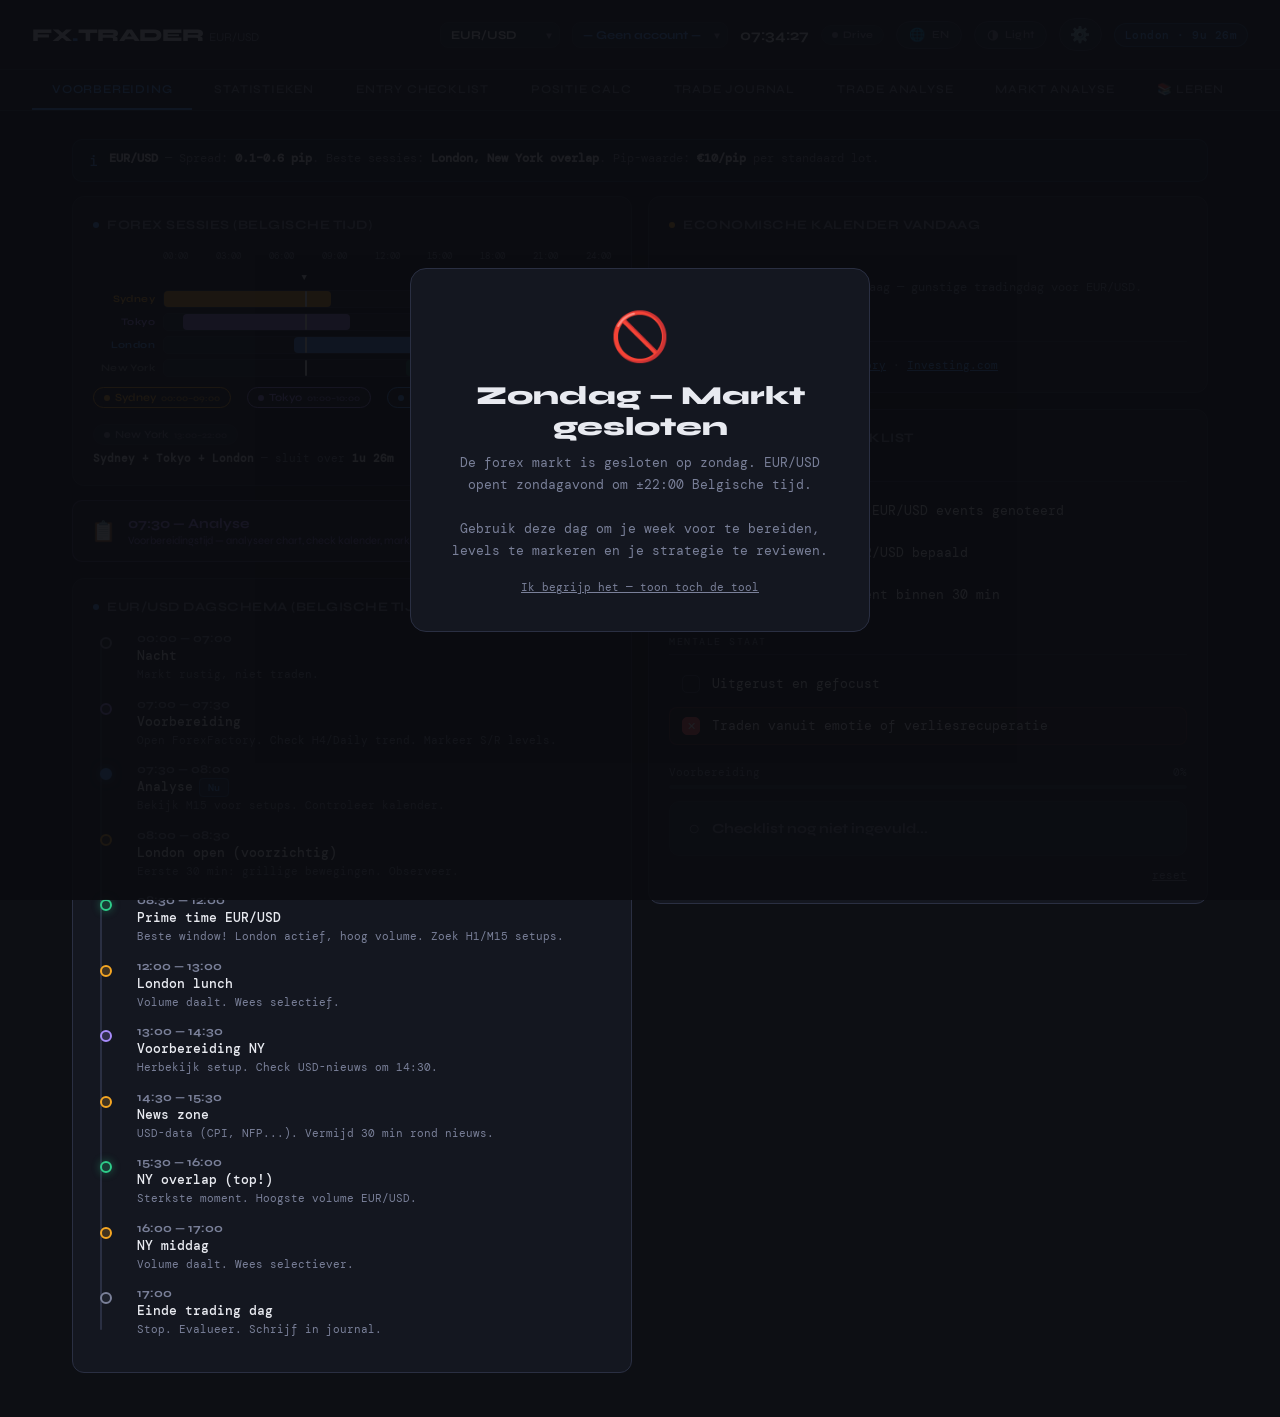
==== index.html @ 0d34c713 "Feature: Prop Firm Challenge tracker per account Bij het aanmaken van een account kan je nu een Prop" ====
﻿<!DOCTYPE html>
<html lang="nl">
<head>
<meta charset="UTF-8">
<meta name="viewport" content="width=device-width, initial-scale=1.0">
<title>Dolly FX</title>
<meta name="apple-mobile-web-app-capable" content="yes">
<meta name="apple-mobile-web-app-status-bar-style" content="black-translucent">
<meta name="apple-mobile-web-app-title" content="Dolly FX">
<meta name="theme-color" content="#0d0f14">
<link rel="manifest" href="manifest.json">
<link rel="apple-touch-icon" href="icons/icon-192.png">
<link href="https://fonts.googleapis.com/css2?family=DM+Mono:wght@300;400;500&family=Syne:wght@400;600;700;800&family=Inter:wght@400;500;600&display=swap" rel="stylesheet">
<script src="https://accounts.google.com/gsi/client" async></script>
<script>
  if ('serviceWorker' in navigator) {
    window.addEventListener('load', () => navigator.serviceWorker.register('sw.js'));
  }
</script>
<link rel="stylesheet" href="styles.css">
</head>
<body>

<!-- WEEKEND OVERLAY -->
<div class="weekend-overlay" id="weekendOverlay">
  <div class="weekend-box">
    <div style="font-size:48px;margin-bottom:12px">🚫</div>
    <h2 id="weekendTitle">Weekend — Markt gesloten</h2>
    <p id="weekendMsg">De forex markt is gesloten in het weekend. EUR/USD en alle andere major pairs zijn niet te traden van vrijdagavond 22:00 tot zondagavond 22:00 (Belgische tijd).<br><br>Gebruik dit weekend om je week te evalueren, je strategie te herzien en je journal bij te werken.</p>
    <button class="weekend-dismiss" onclick="dismissWeekend()">Ik begrijp het — toon toch de tool</button>
  </div>
</div>

<!-- DRIVE STARTUP MODAL -->
<div class="drive-startup-overlay" id="driveStartupOverlay">
  <div class="drive-startup-box" id="driveStartupBox">

    <!-- STAAT A: Eerste keer / geen config -->
    <div id="driveSetupState">
      <div class="drive-icon">
        <svg width="40" height="35" viewBox="0 0 87.3 78" xmlns="http://www.w3.org/2000/svg"><path d="M6.6 66.85l3.85 6.65c.8 1.4 1.95 2.5 3.3 3.3l13.75-23.8H0c0 1.55.4 3.1 1.2 4.5l5.4 9.35z" fill="#0066DA"/><path d="M43.65 25L29.9 1.2C28.55 2 27.4 3.1 26.6 4.5L1.2 49.5C.4 50.9 0 52.45 0 54h27.5L43.65 25z" fill="#00AC47"/><path d="M73.55 76.8c1.35-.8 2.5-1.9 3.3-3.3l1.6-2.75 7.65-13.25c.8-1.4 1.2-2.95 1.2-4.5H59.8L73.55 76.8z" fill="#EA4335"/><path d="M43.65 25L57.4 1.2C56.05.4 54.5 0 52.9 0H34.4c-1.6 0-3.15.45-4.5 1.2L43.65 25z" fill="#00832D"/><path d="M59.8 54H27.5L13.75 77.8c1.35.8 2.9 1.2 4.5 1.2h50.8c1.6 0 3.15-.45 4.5-1.2L59.8 54z" fill="#2684FC"/><path d="M73.4 27L48 4.5c-1.35-.8-2.9-1.2-4.5-1.2s-3.15.4-4.5 1.2L13.6 27c-1.35.8-2.5 1.9-3.3 3.3L27.5 54h32.3L77.1 30.3c-.8-1.4-2.35-2.5-3.7-3.3z" fill="#FFBA00"/></svg>
      </div>
      <h2>Google Drive koppelen?</h2>
      <p>Koppel je Google Drive zodat je trade journal, marktlevels en instellingen automatisch worden opgeslagen en geladen — ook op een andere computer.</p>

      <div class="drive-startup-actions">
        <div style="margin-bottom:4px;">
          <label style="font-size:11px;letter-spacing:1px;text-transform:uppercase;color:var(--muted);display:block;margin-bottom:6px;">Google Client ID</label>
          <input type="text" id="startupClientId" class="drive-startup-input" placeholder="xxxx.apps.googleusercontent.com" oninput="this.classList.remove('error')">
          <div style="font-size:11px;color:var(--muted);line-height:1.5;margin-bottom:10px;">
            Nog geen Client ID? <a href="#" onclick="showDriveSetupHelp(event)" style="color:var(--accent);text-decoration:none;">Zo maak je er een aan →</a>
          </div>
        </div>
        <button class="btn-drive-connect" onclick="startupDriveConnect()">
          <svg width="18" height="18" viewBox="0 0 87.3 78" xmlns="http://www.w3.org/2000/svg"><path d="M6.6 66.85l3.85 6.65c.8 1.4 1.95 2.5 3.3 3.3l13.75-23.8H0c0 1.55.4 3.1 1.2 4.5l5.4 9.35z" fill="white" opacity="0.9"/><path d="M43.65 25L29.9 1.2C28.55 2 27.4 3.1 26.6 4.5L1.2 49.5C.4 50.9 0 52.45 0 54h27.5L43.65 25z" fill="white" opacity="0.9"/><path d="M73.55 76.8c1.35-.8 2.5-1.9 3.3-3.3l1.6-2.75 7.65-13.25c.8-1.4 1.2-2.95 1.2-4.5H59.8L73.55 76.8z" fill="white" opacity="0.9"/><path d="M43.65 25L57.4 1.2C56.05.4 54.5 0 52.9 0H34.4c-1.6 0-3.15.45-4.5 1.2L43.65 25z" fill="white" opacity="0.9"/><path d="M59.8 54H27.5L13.75 77.8c1.35.8 2.9 1.2 4.5 1.2h50.8c1.6 0 3.15-.45 4.5-1.2L59.8 54z" fill="white" opacity="0.9"/><path d="M73.4 27L48 4.5c-1.35-.8-2.9-1.2-4.5-1.2s-3.15.4-4.5 1.2L13.6 27c-1.35.8-2.5 1.9-3.3 3.3L27.5 54h32.3L77.1 30.3c-.8-1.4-2.35-2.5-3.7-3.3z" fill="white" opacity="0.9"/></svg>
          Verbinden met Google Drive
        </button>
      </div>

      <!-- Uitklapbare setup hulp -->
      <div id="driveSetupHelp" style="display:none;margin-top:14px;padding:14px;background:var(--surface2);border-radius:10px;border:1px solid var(--border);font-size:11px;color:var(--muted);line-height:1.8;">
        <strong style="color:var(--text);display:block;margin-bottom:8px;">Client ID aanmaken (5 min):</strong>
        <ol style="padding-left:16px;display:flex;flex-direction:column;gap:2px;">
          <li>Ga naar <a href="https://console.cloud.google.com" target="_blank" style="color:var(--accent);">console.cloud.google.com</a> en maak een nieuw project aan</li>
          <li>APIs &amp; Services → Library → zoek "Google Drive API" → Activeer</li>
          <li>OAuth consent screen → External → vul naam in → voeg eigen Gmail toe als testgebruiker</li>
          <li>Credentials → Create Credentials → OAuth Client ID → Web application</li>
          <li>Bij "Authorized JavaScript origins" voeg je <code style="background:var(--bg);padding:1px 5px;border-radius:3px;color:var(--accent);">null</code> toe</li>
          <li>Kopieer de Client ID en plak hem hierboven</li>
        </ol>
      </div>

      <div class="drive-startup-skip">
        <button onclick="skipDriveStartup(false)">Overslaan — later instellen</button>
        <button onclick="skipDriveStartup(true)" style="color:var(--muted);opacity:0.6;">Niet meer vragen</button>
      </div>
    </div>

    <!-- STAAT B: Token verlopen / herverbinden -->
    <div id="driveReconnectState" style="display:none;">
      <div class="drive-reconnect-box">
        <div class="reconnect-icon">⚠</div>
        <div>
          <div style="font-family:var(--font-head);font-weight:700;font-size:15px;color:var(--amber);margin-bottom:6px;">Drive verbinding verlopen</div>
          <div style="font-size:12px;color:var(--text);line-height:1.6;margin-bottom:14px;">Je Google Drive account <strong id="reconnectEmail"></strong> is niet meer verbonden. Log opnieuw in om je data automatisch te laden.</div>
          <div style="display:flex;gap:10px;flex-wrap:wrap;">
            <button onclick="startupDriveReconnect()" style="padding:10px 20px;border-radius:8px;font-family:var(--font-head);font-weight:700;font-size:13px;cursor:pointer;border:none;background:var(--amber);color:#0d0f14;transition:all 0.15s;">Opnieuw verbinden</button>
            <button onclick="dismissDriveStartup()" style="padding:10px 20px;border-radius:8px;font-family:var(--font-head);font-weight:700;font-size:13px;cursor:pointer;border:1px solid var(--border);background:var(--surface2);color:var(--muted);">Nu niet</button>
          </div>
        </div>
      </div>
    </div>

  </div>
</div>

<header>
  <div class="logo" onclick="showTab('checklist', document.querySelector('.tab'))" style="cursor:pointer;" title="Terug naar Voorbereiding">FX<span>.</span>TRADER <span id="activeInstrumentLabel" style="font-size:12px;color:var(--muted);font-weight:400;letter-spacing:0">EUR/USD</span></div>
  <div class="header-right">
    <!-- INSTRUMENT SELECTOR -->
    <div style="position:relative;">
      <select id="instrumentSelect" onchange="switchInstrument(this.value)" style="padding:5px 28px 5px 10px;background:var(--surface2);border:1px solid var(--border);border-radius:8px;color:var(--text);font-family:var(--font-head);font-weight:700;font-size:12px;appearance:none;cursor:pointer;min-width:110px;">
        <optgroup label="Forex Majors">
          <option value="EURUSD" selected>EUR/USD</option>
          <option value="GBPUSD">GBP/USD</option>
          <option value="USDJPY">USD/JPY</option>
          <option value="GBPJPY">GBP/JPY</option>
          <option value="USDCHF">USD/CHF</option>
          <option value="AUDUSD">AUD/USD</option>
          <option value="NZDUSD">NZD/USD</option>
          <option value="USDCAD">USD/CAD</option>
        </optgroup>
        <optgroup label="EUR Cross">
          <option value="EURGBP">EUR/GBP</option>
          <option value="EURAUD">EUR/AUD</option>
          <option value="EURCAD">EUR/CAD</option>
          <option value="EURCHF">EUR/CHF</option>
          <option value="EURJPY">EUR/JPY</option>
        </optgroup>
        <optgroup label="Crypto">
          <option value="BTCUSD">BTC/USD</option>
          <option value="ETHUSD">ETH/USD</option>
          <option value="SOLUSD">SOL/USD</option>
          <option value="XRPUSD">XRP/USD</option>
          <option value="BNBUSD">BNB/USD</option>
        </optgroup>
      </select>
      <span style="position:absolute;right:8px;top:50%;transform:translateY(-50%);pointer-events:none;color:var(--muted);font-size:10px;">▼</span>
    </div>
    <!-- ACCOUNT SELECTOR -->
    <div style="position:relative;">
      <select id="accountSelect" onchange="switchAccount(this.value)" style="padding:5px 26px 5px 10px;background:var(--surface2);border:1px solid var(--border);border-radius:8px;color:var(--accent);font-family:var(--font-head);font-weight:700;font-size:12px;appearance:none;cursor:pointer;min-width:120px;" title="Actief trading account">
        <option value="">— Geen account —</option>
      </select>
      <span style="position:absolute;right:8px;top:50%;transform:translateY(-50%);pointer-events:none;color:var(--muted);font-size:10px;">▼</span>
    </div>
    <div class="header-clock" id="headerClock"></div>
    <div class="sync-badge sync-idle" id="syncBadge" onclick="openSettings()" title="Google Drive sync status" style="cursor:pointer;">
      <div class="sync-dot" id="syncDot"></div>
      <span id="syncText">Drive</span>
    </div>
    <button class="theme-toggle" onclick="toggleLang()" title="Switch language / Taal wisselen" id="langToggleBtn">
      <span style="font-size:13px;">🌐</span>
      <span id="langLabel">EN</span>
    </button>
    <button class="theme-toggle" onclick="toggleTheme()" title="Wissel tussen donker en licht thema">
      <span class="theme-toggle-icon">◑</span>
      <span id="themeLabel">Light</span>
    </button>
    <button class="theme-toggle" onclick="openSettings()" title="Instellingen" style="font-size:16px;padding:6px 10px;">⚙️</button>
    <div class="session-badge" id="sessionBadge">...</div>
  </div>
</header>

<nav>
  <div class="tab active" onclick="showTab('checklist',this)">Voorbereiding</div>
  <div class="tab" onclick="showTab('stats',this)">Statistieken</div>
  <div class="tab" onclick="showTab('entry',this)">Entry Checklist</div>
  <div class="tab" onclick="showTab('calc',this)">Positie Calc</div>
  <div class="tab" onclick="showTab('journal',this)">Trade Journal</div>
  <div class="tab" onclick="showTab('analyse',this)">Trade Analyse</div>
  <div class="tab" onclick="showTab('markt',this)">Markt Analyse</div>
  <div class="tab" onclick="showTab('leren',this)" data-i18n-tab="leren">📚 Leren</div>
</nav>

<main>

<!-- ===== TAB 8: LEREN ===== -->
<div class="page" id="page-leren">

  <!-- Zoekbalk -->
  <div style="position:relative;margin-bottom:20px;">
    <input type="text" id="learnSearch" placeholder="Zoek term of strategie..." oninput="filterLearn(this.value)"
      style="width:100%;padding:11px 16px 11px 42px;background:var(--surface);border:1px solid var(--border);border-radius:10px;color:var(--text);font-family:var(--font-mono);font-size:13px;transition:border-color 0.15s;">
    <span style="position:absolute;left:14px;top:50%;transform:translateY(-50%);color:var(--muted);font-size:15px;pointer-events:none;">🔍</span>
  </div>

  <!-- Categorie-tabs -->
  <div class="tf-tabs" id="learnCatTabs" style="margin-bottom:20px;">
    <button class="tf-btn active" onclick="setLearnCat('all',this)" data-cat="all">Alles</button>
    <button class="tf-btn" onclick="setLearnCat('basics',this)" data-cat="basics">Basis</button>
    <button class="tf-btn" onclick="setLearnCat('priceaction',this)" data-cat="priceaction">Price Action</button>
    <button class="tf-btn" onclick="setLearnCat('riskmanagement',this)" data-cat="riskmanagement">Risk Management</button>
    <button class="tf-btn" onclick="setLearnCat('indicators',this)" data-cat="indicators">Indicatoren</button>
    <button class="tf-btn" onclick="setLearnCat('strategies',this)" data-cat="strategies">Strategieën</button>
    <button class="tf-btn" onclick="setLearnCat('psychology',this)" data-cat="psychology">Psychologie</button>
    <button class="tf-btn" onclick="setLearnCat('candlesticks',this)" data-cat="candlesticks">🕯 Candlesticks</button>
    <button class="tf-btn" onclick="setLearnCat('ict',this)" data-cat="ict" style="border-color:var(--amber);color:var(--amber);">⚡ ICT / SMC</button>
    <button class="tf-btn" onclick="startQuiz()" id="quizTabBtn" style="border-color:var(--green);color:var(--green);">🎯 Quiz</button>
  </div>

  <!-- QUIZ SECTIE -->
  <div id="learnQuizSection" style="display:none;">
    <div style="display:flex;align-items:center;justify-content:space-between;flex-wrap:wrap;gap:10px;margin-bottom:16px;">
      <div>
        <div style="font-family:var(--font-head);font-weight:800;font-size:16px;color:var(--text);">🎯 Kennis Quiz</div>
        <div style="font-size:12px;color:var(--muted);margin-top:2px;">Test je trading kennis — raad het begrip op basis van de omschrijving</div>
      </div>
      <div style="display:flex;gap:8px;align-items:center;flex-wrap:wrap;">
        <select id="quizCatFilter" style="padding:6px 10px;background:var(--bg);border:1px solid var(--border);border-radius:7px;color:var(--text);font-family:var(--font-head);font-weight:700;font-size:11px;" onchange="startQuiz()">
          <option value="all">Alle categorieën</option>
          <option value="basics">Basis</option>
          <option value="priceaction">Price Action</option>
          <option value="ict">ICT / SMC</option>
          <option value="riskmanagement">Risk Management</option>
          <option value="indicators">Indicatoren</option>
          <option value="strategies">Strategieën</option>
          <option value="psychology">Psychologie</option>
        </select>
        <button onclick="startQuiz()" style="padding:6px 14px;border-radius:7px;border:1px solid var(--green);background:rgba(46,204,138,0.1);color:var(--green);cursor:pointer;font-family:var(--font-head);font-weight:700;font-size:11px;">↺ Nieuwe vraag</button>
        <button onclick="closeQuiz()" style="padding:6px 14px;border-radius:7px;border:1px solid var(--border);background:var(--surface2);color:var(--muted);cursor:pointer;font-family:var(--font-head);font-weight:700;font-size:11px;">✕ Sluiten</button>
      </div>
    </div>

    <!-- Score balk -->
    <div style="display:flex;gap:12px;margin-bottom:16px;flex-wrap:wrap;">
      <div style="padding:8px 16px;background:var(--surface2);border-radius:8px;border:1px solid var(--border);text-align:center;min-width:80px;">
        <div style="font-family:var(--font-head);font-weight:800;font-size:18px;color:var(--green);" id="quizScore">0</div>
        <div style="font-size:10px;color:var(--muted);font-family:var(--font-head);font-weight:700;">CORRECT</div>
      </div>
      <div style="padding:8px 16px;background:var(--surface2);border-radius:8px;border:1px solid var(--border);text-align:center;min-width:80px;">
        <div style="font-family:var(--font-head);font-weight:800;font-size:18px;color:var(--red);" id="quizWrong">0</div>
        <div style="font-size:10px;color:var(--muted);font-family:var(--font-head);font-weight:700;">FOUT</div>
      </div>
      <div style="padding:8px 16px;background:var(--surface2);border-radius:8px;border:1px solid var(--border);text-align:center;min-width:80px;">
        <div style="font-family:var(--font-head);font-weight:800;font-size:18px;color:var(--accent);" id="quizStreak">0</div>
        <div style="font-size:10px;color:var(--muted);font-family:var(--font-head);font-weight:700;">STREAK 🔥</div>
      </div>
      <div style="padding:8px 16px;background:var(--surface2);border-radius:8px;border:1px solid var(--border);text-align:center;min-width:80px;">
        <div style="font-family:var(--font-head);font-weight:800;font-size:18px;color:var(--purple);" id="quizBest">0</div>
        <div style="font-size:10px;color:var(--muted);font-family:var(--font-head);font-weight:700;">BEST STREAK</div>
      </div>
    </div>

    <!-- Vraagkaart -->
    <div id="quizCard" style="background:var(--surface);border:1px solid var(--border2);border-radius:14px;padding:24px;"></div>
  </div>

  <!-- Kaarten grid -->
  <div id="learnGrid" style="display:grid;grid-template-columns:repeat(auto-fill,minmax(320px,1fr));gap:14px;"></div>

  <!-- Geen resultaten -->
  <div id="learnNoResults" style="display:none;padding:40px;text-align:center;color:var(--muted);font-size:13px;">
    Geen termen gevonden voor "<span id="learnSearchTerm"></span>"
  </div>
</div>

<!-- ===== LEARN DETAIL MODAL ===== -->
<div id="learnModal" style="display:none;position:fixed;inset:0;background:rgba(10,11,16,0.88);z-index:600;align-items:flex-start;justify-content:center;padding:16px;overflow-y:auto;">
  <div style="background:var(--surface);border:1px solid var(--border2);border-radius:18px;width:100%;max-width:740px;margin:0 auto;animation:slideUpModal 0.25s ease;">
    <div id="learnModalInner" style="padding:0;"></div>
  </div>
</div>

<!-- FRIDAY WARNING (shown inside pages) -->
<div class="friday-banner" id="fridayBanner">
  <span style="font-size:18px">⚠</span>
  <span><strong>Vrijdag — wees extra voorzichtig!</strong> Sluit open trades voor 21:00. Geen nieuwe trades na 18:00. Markt sluit 22:00.</span>
</div>


<!-- INSTRUMENT INFO BANNER -->
<div id="instrumentInfoBanner" style="padding:10px 16px;background:rgba(79,158,255,0.06);border:1px solid rgba(79,158,255,0.2);border-radius:10px;margin-bottom:14px;font-size:12px;color:var(--muted);display:flex;gap:10px;align-items:flex-start;">
  <span style="color:var(--accent);font-size:16px;flex-shrink:0">i</span>
  <span><strong style="color:var(--text)">EUR/USD</strong> — Spread: <strong style="color:var(--text)">0.1–0.6 pip</strong>. Beste sessies: <strong style="color:var(--text)">London, New York overlap</strong>. Pip-waarde: <strong style="color:var(--text)">€10/pip</strong> per standaard lot.</span>
</div>

<!-- ===== TAB 1: VOORBEREIDING ===== -->
<div class="page active" id="page-checklist">
  <div class="grid-2">
    <div>

      <!-- SESSION BAR -->
      <div class="card" style="margin-bottom:14px;">
        <div class="card-title"><div class="dot" style="background:var(--accent)"></div>Forex sessies (Belgische tijd)</div>
        <div class="sb-grid" id="sessionBarGrid">
          <!-- rijen worden via JS ingevoegd -->
        </div>
        <div class="session-meta" id="sessionChips"></div>
        <div class="session-countdown" id="sessionCountdown"></div>
      </div>

      <!-- LIVE WINDOW BANNER -->
      <div id="windowBanner" class="window-banner rest">
        <span id="windowIcon" style="font-size:20px">○</span>
        <div>
          <div id="windowTitle">Laden...</div>
          <div id="windowSub" style="font-size:11px;font-weight:400;margin-top:2px;opacity:0.8"></div>
        </div>
      </div>

      <!-- TIMELINE EUR/USD -->
      <div class="card">
        <div class="card-title"><div class="dot" style="background:var(--accent)"></div>EUR/USD dagschema (Belgische tijd)</div>
        <div class="timeline" id="timeline"></div>
      </div>

    </div>
    <div>
      <!-- KALENDER -->
      <div class="card">
        <div class="card-title"><div class="dot" style="background:var(--amber)"></div>Economische kalender vandaag</div>
        <div id="calEvents">laden...</div>
        <hr>
        <div style="font-size:11px;color:var(--muted)">Controleer altijd: <a href="https://www.forexfactory.com" target="_blank" style="color:var(--accent)">ForexFactory</a> · <a href="https://www.investing.com/economic-calendar/" target="_blank" style="color:var(--accent)">Investing.com</a></div>
      </div>

      <!-- PREP CHECKLIST -->
      <div class="card">
        <div class="card-title"><div class="dot" style="background:var(--purple)"></div>Voorbereiding checklist</div>
        <div class="check-group">
          <div class="check-group-label">Macro check</div>
          <div class="check-item" onclick="toggleCheck(this)"><div class="checkbox"></div><div class="check-label">Kalender gecheckt — EUR/USD events genoteerd</div></div>
          <div class="check-item" onclick="toggleCheck(this)"><div class="checkbox"></div><div class="check-label">H4 / Daily trend EUR/USD bepaald</div></div>
          <div class="check-item" onclick="toggleCheck(this)"><div class="checkbox"></div><div class="check-label">Geen hoge impact event binnen 30 min</div></div>
        </div>
        <div class="check-group">
          <div class="check-group-label">Mentale staat</div>
          <div class="check-item" onclick="toggleCheck(this)"><div class="checkbox"></div><div class="check-label">Uitgerust en gefocust</div></div>
          <div class="check-item blocked" onclick="toggleBlock(this)"><div class="checkbox">✕</div><div class="check-label">Traden vanuit emotie of verliesrecuperatie</div></div>
        </div>
        <div class="progress-wrap">
          <div class="progress-label"><span>Voorbereiding</span><span id="prepPct">0%</span></div>
          <div class="progress-bar"><div class="progress-fill" id="prepBar" style="width:0%"></div></div>
        </div>
        <div class="verdict neutral" id="prepVerdict">
          <span class="verdict-icon">○</span><span>Checklist nog niet ingevuld...</span>
        </div>
        <div style="margin-top:10px;text-align:right"><button class="reset-link" onclick="resetPage('checklist')">reset</button></div>
      </div>
    </div>
  </div>
</div>

<!-- ===== TAB 2: ENTRY CHECKLIST ===== -->
<div class="page" id="page-entry">
  <div class="grid-2">
    <div>
      <div class="card">
        <div class="card-title"><div class="dot" style="background:var(--accent)"></div>Technische bevestiging (H1 / M15)</div>
        <div class="check-group">
          <div class="check-group-label">Price action</div>
          <div class="check-item" onclick="toggleCheck(this)"><div class="checkbox"></div><div class="check-label">Pin bar, engulfing of inside bar zichtbaar</div></div>
          <div class="check-item" onclick="toggleCheck(this)"><div class="checkbox"></div><div class="check-label">Break &amp; retest van S/R niveau</div></div>
          <div class="check-item" onclick="toggleCheck(this)"><div class="checkbox"></div><div class="check-label">Candle volledig gesloten (niet nog open)</div></div>
        </div>
        <div class="check-group">
          <div class="check-group-label">Indicatoren</div>
          <div class="check-item" onclick="toggleCheck(this)"><div class="checkbox"></div><div class="check-label">EMA 20/50 richting klopt met trade richting</div></div>
          <div class="check-item" onclick="toggleCheck(this)"><div class="checkbox"></div><div class="check-label">RSI geen extreme overbought/oversold op H1</div></div>
        </div>
      </div>
    </div>
    <div>
      <div class="card">
        <div class="card-title"><div class="dot" style="background:var(--green)"></div>Confluence &amp; risico filter</div>
        <div class="check-group">
          <div class="check-group-label">Minimaal 2 van 3 confluence checks vereist</div>
          <div class="check-item" onclick="toggleCheck(this)" data-conf="1"><div class="checkbox"></div><div class="check-label">H4/Daily trend bevestigt de richting</div></div>
          <div class="check-item" onclick="toggleCheck(this)" data-conf="1"><div class="checkbox"></div><div class="check-label">Price action op key S/R niveau</div></div>
          <div class="check-item" onclick="toggleCheck(this)" data-conf="1"><div class="checkbox"></div><div class="check-label">Indicator bevestiging (EMA, RSI)</div></div>
        </div>
        <div class="check-group">
          <div class="check-group-label">Risico check (verplicht)</div>
          <div class="check-item" onclick="toggleCheck(this)"><div class="checkbox"></div><div class="check-label">Stop-loss op technisch niveau bepaald</div></div>
          <div class="check-item" onclick="toggleCheck(this)"><div class="checkbox"></div><div class="check-label">R:R ratio berekend — minimaal 1:2</div></div>
          <div class="check-item" onclick="toggleCheck(this)"><div class="checkbox"></div><div class="check-label">Risico max 1-2% van account ingesteld</div></div>
        </div>
        <div class="verdict neutral" id="entryVerdict">
          <span class="verdict-icon">○</span><span>Vul de checklist in...</span>
        </div>
        <div style="margin-top:10px;text-align:right"><button class="reset-link" onclick="resetPage('entry')">reset</button></div>
      </div>
    </div>
  </div>
</div>

<!-- ===== TAB 3: POSITIE CALCULATOR ===== -->
<div class="page" id="page-calc">
  <div class="grid-2">
    <div>
      <div class="card">
        <div class="card-title"><div class="dot" style="background:var(--accent)"></div>Modus</div>
        <div class="prop-toggle">
          <button class="mode-btn active" onclick="setMode('personal',this)">Eigen account</button>
          <button class="mode-btn" onclick="setMode('prop',this)">Prop Firm</button>
        </div>

        <!-- EIGEN ACCOUNT -->
        <div class="prop-section active" id="section-personal">
          <div class="calc-row">
            <div class="field"><label>Account grootte (€)</label><input type="number" id="cAccount" value="5000" oninput="calcPos()"></div>
            <div class="field"><label>Risico % per trade</label><input type="number" id="cRisk" value="1" step="0.1" min="0.1" max="3" oninput="calcPos()"></div>
          </div>
          <div class="calc-row">
            <div class="field"><label>Stop-loss (pips)</label><input type="number" id="cSL" value="20" oninput="calcPos()"></div>
            <div class="field"><label>Take profit (pips)</label><input type="number" id="cTP" value="40" oninput="calcPos()"></div>
          </div>
          <div class="result-grid">
            <div class="result-box red-box"><span class="val" id="riskEur">€50</span><span class="lbl">Max risico</span></div>
            <div class="result-box accent"><span class="val" id="lotSize">0.25</span><span class="lbl">Lot grootte</span></div>
            <div class="result-box green-box"><span class="val" id="profitEur">€100</span><span class="lbl">Target winst</span></div>
          </div>
          <div style="margin-top:12px;padding:12px 16px;background:var(--surface2);border-radius:8px;border:1px solid var(--border);">
            <div style="display:flex;justify-content:space-between;margin-bottom:6px;">
              <span style="color:var(--muted);font-size:11px;letter-spacing:1px;text-transform:uppercase;">R:R Ratio</span>
              <span id="rrRatio" style="font-family:var(--font-head);font-weight:700;font-size:16px;color:var(--green)">1 : 2.0</span>
            </div>
            <div style="display:flex;justify-content:space-between;">
              <span style="color:var(--muted);font-size:11px;letter-spacing:1px;text-transform:uppercase;">Pip waarde</span>
              <span id="pipValueLabel" style="color:var(--text);font-size:12px;">€10 per pip (1 lot) — EUR/USD</span>
            </div>
          </div>
          <div id="cryptoNote" style="display:none;margin-top:10px;padding:10px 14px;background:rgba(167,139,250,0.07);border:1px solid rgba(167,139,250,0.2);border-radius:8px;font-size:11px;color:var(--purple);line-height:1.6;">
            <strong>Crypto:</strong> Geen vaste pip-waarde. De lot-grootte hier is in eenheden van het crypto-asset. Gebruik % risico als leidraad en stel je positiegrootte in op basis van je exchange.
          </div>
        </div>

        <!-- PROP FIRM -->
        <div class="prop-section" id="section-prop">
          <div class="info-box" style="margin-bottom:14px;">
            <div class="info-title">Wat is een prop firm?</div>
            Een prop firm geeft je een gefinancierd account om mee te traden. Je mag winst houden (70-90%) maar er zijn strikte limieten: een max dagelijks verlies én een max totaal verlies. Overschrijd je één van beide → account verloren.
          </div>
          <div class="calc-row">
            <div class="field"><label>Account grootte ($)</label><input type="number" id="pAccount" value="10000" oninput="calcProp()"></div>
            <div class="field">
              <label>Prop firm type</label>
              <select id="pFirmType" onchange="applyFirmPreset()">
                <option value="custom">Aangepast</option>
                <option value="ftmo">FTMO</option>
                <option value="myforexfunds">MyForexFunds</option>
                <option value="e8">E8 Funding</option>
                <option value="topstep">TopStep</option>
              </select>
            </div>
          </div>
          <div class="calc-row">
            <div class="field"><label>Max dagelijks verlies (%)</label><input type="number" id="pDailyLoss" value="5" step="0.5" oninput="calcProp()"></div>
            <div class="field"><label>Max totaal verlies (%)</label><input type="number" id="pTotalLoss" value="10" step="0.5" oninput="calcProp()"></div>
          </div>
          <div class="calc-row">
            <div class="field"><label>Huidig dagverlies ($)</label><input type="number" id="pCurrentLoss" value="0" step="10" oninput="calcProp()"></div>
            <div class="field"><label>Stop-loss (pips)</label><input type="number" id="pSL" value="20" oninput="calcProp()"></div>
          </div>

          <div class="result-grid">
            <div class="result-box red-box"><span class="val" id="pMaxDaily">$500</span><span class="lbl">Max dagverlies</span></div>
            <div class="result-box accent"><span class="val" id="pRemainingToday">$500</span><span class="lbl">Resterend vandaag</span></div>
            <div class="result-box green-box"><span class="val" id="pMaxLot">0.25</span><span class="lbl">Max lot grootte</span></div>
          </div>

          <div class="danger-bar">
            <div class="danger-label">
              <span style="color:var(--muted);font-size:11px;">Dagverlies gebruikt</span>
              <span id="pDangerPct" style="font-family:var(--font-head);font-weight:700;font-size:13px;">0%</span>
            </div>
            <div class="danger-track"><div class="danger-fill" id="pDangerFill" style="width:0%;background:var(--green)"></div></div>
          </div>

          <div id="propWarning" class="prop-warning safe" style="margin-top:12px;">
            <span style="font-size:16px">✓</span>
            <span id="propWarningText">Je zit veilig binnen de daglimieten. Je kunt traden.</span>
          </div>

          <div style="margin-top:14px;padding:12px 16px;background:var(--surface2);border-radius:8px;border:1px solid var(--border);">
            <div style="font-size:10px;letter-spacing:1px;text-transform:uppercase;color:var(--muted);margin-bottom:10px;">Max trades vandaag nog mogelijk (bij 1% risico/trade)</div>
            <div style="display:flex;gap:10px;flex-wrap:wrap;">
              <div style="flex:1;text-align:center;padding:10px;background:var(--bg);border-radius:8px;border:1px solid var(--border);">
                <div style="font-family:var(--font-head);font-weight:700;font-size:20px;color:var(--accent)" id="pMaxTrades">5</div>
                <div style="color:var(--muted);font-size:10px;margin-top:2px;">trades resterend</div>
              </div>
              <div style="flex:1;text-align:center;padding:10px;background:var(--bg);border-radius:8px;border:1px solid var(--border);">
                <div style="font-family:var(--font-head);font-weight:700;font-size:20px;color:var(--amber)" id="pRiskPerTrade">$100</div>
                <div style="color:var(--muted);font-size:10px;margin-top:2px;">risico per trade (1%)</div>
              </div>
            </div>
          </div>
        </div>
      </div>
    </div>

    <div>
      <div class="card">
        <div class="card-title"><div class="dot" style="background:var(--amber)"></div>Prop firm regels uitgelegd</div>
        <div style="display:flex;flex-direction:column;gap:10px;">
          <div style="padding:12px;background:var(--surface2);border-radius:8px;border-left:3px solid var(--red);">
            <div style="font-family:var(--font-head);font-weight:700;font-size:12px;color:var(--red);margin-bottom:4px;">Max dagelijks verlies</div>
            <div style="font-size:12px;color:var(--text);line-height:1.5;">Het maximale bedrag dat je op één dag mag verliezen. Bereik je dit plafond → je mag die dag niet meer traden of je verliest het account. Typisch 4-5% bij prop firms.</div>
          </div>
          <div style="padding:12px;background:var(--surface2);border-radius:8px;border-left:3px solid var(--amber);">
            <div style="font-family:var(--font-head);font-weight:700;font-size:12px;color:var(--amber);margin-bottom:4px;">Max totaal verlies (drawdown)</div>
            <div style="font-size:12px;color:var(--text);line-height:1.5;">Het totale verlies dat je account mag lijden t.o.v. de startwaarde. Typisch 8-10%. Vaak berekend op basis van hoogste balans (trailing drawdown) of beginbalans.</div>
          </div>
          <div style="padding:12px;background:var(--surface2);border-radius:8px;border-left:3px solid var(--green);">
            <div style="font-family:var(--font-head);font-weight:700;font-size:12px;color:var(--green);margin-bottom:4px;">Gouden regel voor prop firms</div>
            <div style="font-size:12px;color:var(--text);line-height:1.5;">Gebruik nooit meer dan 50% van je dagelijkse limiet als risico per dag. Als je max $500/dag mag verliezen → riskeer max $250/dag zodat je buffer hebt.</div>
          </div>
          <div style="padding:12px;background:var(--surface2);border-radius:8px;border-left:3px solid var(--accent);">
            <div style="font-family:var(--font-head);font-weight:700;font-size:12px;color:var(--accent);margin-bottom:4px;">Bekende prop firms (2025)</div>
            <div style="font-size:12px;color:var(--text);line-height:1.5;">
              <b style="color:var(--text)">FTMO:</b> 5% dagelijks / 10% totaal<br>
              <b style="color:var(--text)">MyForexFunds:</b> 5% dagelijks / 12% totaal<br>
              <b style="color:var(--text)">E8 Funding:</b> 5% dagelijks / 8% totaal<br>
              <b style="color:var(--text)">TopStep:</b> vaste $ daglimieten per account
            </div>
          </div>
        </div>
      </div>

      <div class="card" style="background:rgba(255,92,92,0.04);border-color:rgba(255,92,92,0.2);">
        <div class="card-title" style="color:var(--red)"><div class="dot" style="background:var(--red)"></div>Regels om nooit te breken</div>
        <ul style="list-style:none;display:flex;flex-direction:column;gap:8px;">
          <li style="display:flex;gap:8px;align-items:flex-start;font-size:12px;"><span style="color:var(--red);font-size:14px">✕</span> Stop-loss verplaatsen richting verlies</li>
          <li style="display:flex;gap:8px;align-items:flex-start;font-size:12px;"><span style="color:var(--red);font-size:14px">✕</span> Dagelijkse verliesilimiet prop firm overschrijden</li>
          <li style="display:flex;gap:8px;align-items:flex-start;font-size:12px;"><span style="color:var(--red);font-size:14px">✕</span> Traden 30 min rond hoge impact news (NFP, CPI, ECB)</li>
          <li style="display:flex;gap:8px;align-items:flex-start;font-size:12px;"><span style="color:var(--red);font-size:14px">✕</span> Meer dan 3 verliezende trades op één dag</li>
          <li style="display:flex;gap:8px;align-items:flex-start;font-size:12px;"><span style="color:var(--red);font-size:14px">✕</span> Revenge traden na een verlies</li>
        </ul>
      </div>
    </div>
  </div>

  <!-- RISK OF RUIN -->
  <div class="card" style="margin-top:16px;">
    <div class="card-title"><div class="dot" style="background:var(--red)"></div>Risk of Ruin calculator</div>
    <div class="grid-2">
      <div>
        <div class="calc-row">
          <div class="field">
            <label>Winrate (%)</label>
            <input type="number" id="rorWR" value="50" min="1" max="99" step="1" oninput="calcRoR()">
          </div>
          <div class="field">
            <label>Gemiddeld R:R</label>
            <input type="number" id="rorRR" value="2" min="0.1" step="0.1" oninput="calcRoR()">
          </div>
        </div>
        <div class="calc-row">
          <div class="field">
            <label>Risico per trade (%)</label>
            <input type="number" id="rorRisk" value="1" min="0.1" max="10" step="0.1" oninput="calcRoR()">
          </div>
          <div class="field">
            <label>Drawdown drempel (%)</label>
            <input type="number" id="rorDD" value="20" min="1" max="100" step="1" oninput="calcRoR()">
          </div>
        </div>
        <div class="ror-meter"><div class="ror-meter-fill" id="rorMeterFill"></div></div>
        <div style="display:flex;justify-content:space-between;align-items:center;">
          <span style="font-size:10px;color:var(--muted);letter-spacing:0.8px;text-transform:uppercase;">Kans op ingestelde drawdown</span>
          <span id="rorMainVal" style="font-family:var(--font-head);font-weight:800;font-size:22px;">—</span>
        </div>
        <div class="ror-edge-box" id="rorEdgeBox"></div>
        <div style="margin-top:10px;font-size:10px;color:var(--muted);line-height:1.6;">
          <button class="save-btn" style="font-size:10px;padding:4px 10px;" onclick="rorFillFromStats()">Vul in vanuit journal</button>
          <span style="margin-left:8px;">Gebruikt je werkelijke winrate & gem. R:R</span>
        </div>
      </div>
      <div>
        <div style="font-size:10px;color:var(--muted);letter-spacing:0.8px;text-transform:uppercase;margin-bottom:8px;">Kans op drawdown van...</div>
        <div class="ror-grid" id="rorGrid"></div>
      </div>
    </div>
  </div>

</div>

<!-- ===== TAB 4b: STATISTIEKEN ===== -->
<div class="page" id="page-stats">

  <!-- KPI RIJ -->
  <div class="kpi-grid" id="statsKpiGrid">
    <div class="kpi-box"><span class="kpi-val" id="skTrades">—</span><span class="kpi-lbl">Trades</span></div>
    <div class="kpi-box"><span class="kpi-val" id="skWinrate">—</span><span class="kpi-lbl">Winrate</span></div>
    <div class="kpi-box"><span class="kpi-val" id="skPnl">—</span><span class="kpi-lbl">Totaal P&amp;L</span></div>
    <div class="kpi-box"><span class="kpi-val" id="skAvgRR">—</span><span class="kpi-lbl">Gem. R:R</span></div>
    <div class="kpi-box"><span class="kpi-val" id="skPF">—</span><span class="kpi-lbl">Profit Factor</span></div>
    <div class="kpi-box"><span class="kpi-val" id="skExpect">—</span><span class="kpi-lbl">Verwachting/R</span></div>
  </div>

  <!-- EQUITY CURVE + STREAKS -->
  <div class="stats-grid2">
    <div class="card">
      <div class="card-title"><div class="dot" style="background:var(--accent)"></div>Equity curve (cumulatief P&amp;L)</div>
      <svg class="equity-svg" id="equitySvg" viewBox="0 0 600 160" preserveAspectRatio="none"></svg>
    </div>
    <div class="card">
      <div class="card-title"><div class="dot" style="background:var(--purple)"></div>Streaks &amp; extremen</div>
      <div class="streak-box" id="streakBox" style="margin-bottom:12px;"></div>
      <div id="streakDetail" style="font-size:11px;color:var(--muted);line-height:1.8;margin-top:8px;"></div>
    </div>
  </div>

  <!-- PER PAIR / PER DAG -->
  <div class="stats-grid2">
    <div class="card">
      <div class="card-title"><div class="dot" style="background:var(--green)"></div>Winrate per currency pair</div>
      <div id="statsByPair"></div>
    </div>
    <div class="card">
      <div class="card-title"><div class="dot" style="background:var(--amber)"></div>Winrate per dag van de week</div>
      <div id="statsByDay"></div>
    </div>
  </div>

  <!-- LONG/SHORT + EDGE -->
  <div class="stats-grid3">
    <div class="card">
      <div class="card-title"><div class="dot" style="background:var(--accent)"></div>Long vs Short</div>
      <div id="statsByDir"></div>
    </div>
    <div class="card">
      <div class="card-title"><div class="dot" style="background:var(--green)"></div>Edge match effect</div>
      <div id="statsByEdge"></div>
    </div>
    <div class="card">
      <div class="card-title"><div class="dot" style="background:var(--red)"></div>Resultaat verdeling</div>
      <div id="statsByResult"></div>
    </div>
  </div>

  <!-- SESSIE + TIJDSTIP -->
  <div class="stats-grid2">
    <div class="card">
      <div class="card-title"><div class="dot" style="background:var(--accent)"></div>Winrate per sessie</div>
      <div id="statsBySession"></div>
    </div>
    <div class="card">
      <div class="card-title"><div class="dot" style="background:var(--amber)"></div>Winrate per uur van de dag</div>
      <div id="statsByHour"></div>
    </div>
  </div>

  <!-- MAX DRAWDOWN + GEM WIN/LOSS + R DISTRIBUTIE -->
  <div class="stats-grid3">
    <div class="card">
      <div class="card-title"><div class="dot" style="background:var(--red)"></div>Max drawdown</div>
      <div id="statsDrawdown"></div>
    </div>
    <div class="card">
      <div class="card-title"><div class="dot" style="background:var(--green)"></div>Gem. win vs verlies</div>
      <div id="statsAvgWL"></div>
    </div>
    <div class="card">
      <div class="card-title"><div class="dot" style="background:var(--purple)"></div>R-distributie</div>
      <div id="statsRDist"></div>
    </div>
  </div>

  <!-- MAANDELIJKS -->
  <div class="card">
    <div class="card-title"><div class="dot" style="background:var(--purple)"></div>Maandelijks P&amp;L overzicht</div>
    <div class="monthly-grid" id="statsMonthly"></div>
  </div>

  <!-- AI WEEKREVIEW -->
  <div class="card" style="border-color:rgba(167,139,250,0.3);background:rgba(167,139,250,0.03);">
    <div class="card-title" style="justify-content:space-between;">
      <div style="display:flex;align-items:center;gap:8px;"><div class="dot" style="background:var(--purple)"></div>🧠 AI Weekreview</div>
      <select id="weekReviewPeriod" style="padding:4px 10px;background:var(--bg);border:1px solid var(--border);border-radius:7px;color:var(--text);font-family:var(--font-head);font-weight:700;font-size:11px;cursor:pointer;" onclick="event.stopPropagation()">
        <option value="7">Afgelopen 7 dagen</option>
        <option value="14">Afgelopen 14 dagen</option>
        <option value="30">Afgelopen 30 dagen</option>
        <option value="0">Alle trades</option>
      </select>
    </div>
    <div style="font-size:12px;color:var(--muted);line-height:1.6;margin-bottom:14px;">
      Claude analyseert al je trades uit de geselecteerde periode en zoekt terugkerende patronen in je wins en losses — dingen die jij zelf moeilijk objectief ziet.
    </div>
    <div style="display:flex;gap:10px;align-items:center;flex-wrap:wrap;">
      <button class="btn btn-primary" onclick="runWeekReview()" id="weekReviewBtn" style="background:var(--purple);border-color:var(--purple);">🧠 Review starten</button>
    </div>
    <div class="ai-loading" id="weekReviewLoading" style="display:none;margin-top:12px;">
      <div class="spinner" style="border-top-color:var(--purple);"></div>
      <span>Claude analyseert je trades...</span>
    </div>
    <div id="weekReviewResult" style="display:none;margin-top:16px;border-top:1px solid var(--border);padding-top:16px;"></div>
  </div>

</div>

<!-- ===== TAB 4: JOURNAL ===== -->
<div class="page" id="page-journal">

  <!-- KPI rij -->
  <div class="stats-row" style="margin-bottom:14px;">
    <div class="stat-box"><span class="stat-val" id="sTotalTrades">0</span><span class="stat-lbl">Trades</span></div>
    <div class="stat-box"><span class="stat-val" id="sWinrate" style="color:var(--green)">0%</span><span class="stat-lbl">Winrate</span></div>
    <div class="stat-box"><span class="stat-val" id="sPnL" style="color:var(--muted)">€0</span><span class="stat-lbl">Totaal P&amp;L</span></div>
    <div class="stat-box"><span class="stat-val" id="sAvgRR" style="color:var(--accent)">0.0</span><span class="stat-lbl">Gem. R:R</span></div>
  </div>

  <!-- ── NIEUWE TRADE LOGGEN (volle breedte, inklapbaar) ── -->
  <div class="card" style="margin-bottom:14px;">
    <div class="card-title" onclick="toggleJournalForm()" style="cursor:pointer;user-select:none;justify-content:space-between;">
      <div style="display:flex;align-items:center;gap:8px;"><div class="dot" style="background:var(--green)"></div>Nieuwe trade loggen</div>
      <span id="journalFormToggle" style="color:var(--muted);font-size:12px;font-family:var(--font-head);">▾ toon formulier</span>
    </div>
    <div id="journalFormBody" style="display:none;">
      <div style="display:grid;grid-template-columns:repeat(auto-fill,minmax(180px,1fr));gap:10px;padding:4px 0 12px;">
        <div class="field"><label>Account</label>
          <select id="jAccount" style="background:var(--bg);border:1px solid var(--border);border-radius:7px;color:var(--accent);font-family:var(--font-head);font-weight:700;font-size:12px;padding:8px 10px;">
            <option value="">— Geen account —</option>
          </select>
        </div>
        <div class="field"><label>Datum</label><input type="date" id="jDate"></div>
        <div class="field"><label>Currency pair</label>
          <select id="jPair">
            <optgroup label="Majors"><option>EUR/USD</option><option>GBP/USD</option><option>USD/JPY</option><option>GBP/JPY</option><option>USD/CHF</option><option>AUD/USD</option><option>NZD/USD</option><option>USD/CAD</option></optgroup>
            <optgroup label="Commodities"><option>XAU/USD</option><option>XAG/USD</option><option>WTI/USD</option></optgroup>
            <optgroup label="Indices"><option>NAS100</option><option>SPX500</option><option>GER40</option></optgroup>
            <optgroup label="EUR Cross"><option>EUR/GBP</option><option>EUR/AUD</option><option>EUR/CAD</option><option>EUR/CHF</option><option>EUR/JPY</option></optgroup>
            <optgroup label="Crypto"><option>BTC/USD</option><option>ETH/USD</option><option>SOL/USD</option><option>XRP/USD</option></optgroup>
          </select>
        </div>
        <div class="field"><label>Richting</label>
          <select id="jDir"><option value="long">LONG (kopen)</option><option value="short">SHORT (verkopen)</option></select>
        </div>
        <div class="field"><label>Uitkomst</label>
          <select id="jResult"><option value="open">Open</option><option value="win">Win</option><option value="loss">Loss</option><option value="be">Break-even</option></select>
        </div>
        <div class="field"><label>Entry prijs</label><input type="number" id="jEntry" step="0.00001" placeholder="bv. 1.08550"></div>
        <div class="field"><label>Lot grootte</label><input type="number" id="jLot" step="0.01" placeholder="bv. 0.25"></div>
        <div class="field"><label>Stop-loss prijs</label><input type="number" id="jSL" step="0.00001" placeholder="bv. 1.08200"></div>
        <div class="field"><label>Take profit prijs</label><input type="number" id="jTP" step="0.00001" placeholder="bv. 1.09200"></div>
        <div class="field"><label>Winst/Verlies (€/$)</label><input type="number" id="jPnl" placeholder="bv. +75 of -40"></div>
        <div class="field"><label>R:R ratio</label><input type="number" id="jRR" step="0.1" placeholder="bv. 2.1"></div>
        <div class="field"><label>Voldoet aan edge?</label>
          <select id="jEdgeMatch">
            <option value="">— Niet ingevuld —</option>
            <option value="yes">✓ Ja</option>
            <option value="partial">~ Deels</option>
            <option value="no">✕ Nee</option>
          </select>
        </div>
        <div class="field"><label>Vertrouwen</label>
          <select id="jEdgeConf">
            <option value="">— Niet ingevuld —</option>
            <option value="high">🟢 Hoog</option>
            <option value="medium">🟡 Matig</option>
            <option value="low">🔴 Laag</option>
          </select>
        </div>
      </div>
      <div style="display:grid;grid-template-columns:1fr 1fr;gap:10px;margin-bottom:12px;">
        <div class="field">
          <label style="display:flex;align-items:center;gap:6px;">Trading edge <span style="font-size:10px;background:rgba(167,139,250,0.15);color:var(--purple);padding:2px 7px;border-radius:10px;font-family:var(--font-head);font-weight:700;">EDGE</span></label>
          <textarea id="jEdgeDesc" style="min-height:70px;" placeholder="Beschrijf waarom je een meetbaar voordeel hebt op deze trade..."></textarea>
        </div>
        <div class="field">
          <label>Notities / lessen</label>
          <textarea id="jNotes" style="min-height:70px;" placeholder="Wat ging goed? Wat zou je anders doen?"></textarea>
        </div>
      </div>
      <div class="field" style="margin-bottom:12px;">
        <label>Screenshot trade (optioneel)</label>
        <div class="j-dropzone" id="jDropzone" style="max-height:120px;">
          <input type="file" accept="image/*" id="jChartFile" onchange="handleJournalImage(event)">
          <div id="jDropzoneText" style="pointer-events:none;">
            <div style="font-size:18px;opacity:0.35;margin-bottom:2px">+</div>
            <div style="font-size:11px;color:var(--muted)">Sleep of klik — PNG, JPG, WebP</div>
          </div>
          <img id="jPreview" class="j-preview">
        </div>
        <div style="margin-top:4px;display:flex;align-items:center;gap:10px;">
          <span id="jImgName" style="font-size:11px;color:var(--muted);flex:1;"></span>
          <button type="button" id="jClearImg" onclick="clearJournalImage()" style="display:none;font-size:11px;color:var(--muted);background:none;border:none;cursor:pointer;font-family:var(--font-mono);text-decoration:underline;">Verwijder afbeelding</button>
        </div>
      </div>
      <div style="display:flex;gap:10px;align-items:center;flex-wrap:wrap;">
        <button class="btn btn-primary" onclick="addTrade()">Trade toevoegen</button>
        <button id="jReviewBtn" onclick="reviewTradeWithAI()" style="padding:10px 18px;border-radius:8px;font-family:var(--font-head);font-weight:700;font-size:12px;cursor:pointer;border:1px solid var(--purple);background:rgba(167,139,250,0.1);color:var(--purple);transition:all 0.15s;">🤖 AI Review</button>
        <span style="font-size:11px;color:var(--muted);">Voeg eerst alle details in, dan reviewt AI de trade</span>
      </div>
      <div id="jReviewLoading" style="display:none;align-items:center;gap:10px;color:var(--muted);font-size:12px;margin-top:12px;">
        <div class="spinner" style="border-top-color:var(--purple);"></div>
        <span>AI analyseert je trade...</span>
      </div>
      <div id="jReviewResult" class="trade-review-panel" style="display:none;"></div>
    </div>
  </div>

  <!-- ── TRADING KALENDER ── -->
  <div class="card" style="margin-bottom:14px;">
    <div class="card-title" style="justify-content:space-between;">
      <div style="display:flex;align-items:center;gap:8px;"><div class="dot" style="background:var(--purple)"></div>Trading kalender</div>
      <div style="display:flex;align-items:center;gap:8px;">
        <button onclick="calPrevMonth()" style="background:var(--surface2);border:1px solid var(--border);color:var(--text);border-radius:6px;padding:3px 10px;cursor:pointer;font-size:14px;">‹</button>
        <span id="calMonthLabel" style="font-family:var(--font-head);font-weight:700;font-size:13px;min-width:120px;text-align:center;"></span>
        <button onclick="calNextMonth()" style="background:var(--surface2);border:1px solid var(--border);color:var(--text);border-radius:6px;padding:3px 10px;cursor:pointer;font-size:14px;">›</button>
      </div>
    </div>
    <div id="tradingCalendar"></div>
  </div>

  <!-- ── TRADE LOG (lijst) ── -->
  <div class="card">
    <div class="card-title trade-log-header" style="justify-content:space-between;cursor:pointer;" onclick="toggleTradeLog()">
      <div style="display:flex;align-items:center;gap:8px;"><div class="dot" style="background:var(--accent)"></div>Trade log <span id="filterCount" style="font-size:11px;color:var(--muted);font-weight:400;"></span></div>
      <div style="display:flex;align-items:center;gap:8px;">
        <div class="trade-log-btns" style="display:flex;gap:8px;" onclick="event.stopPropagation()">
          <button onclick="toggleFilters()" style="padding:4px 10px;font-size:11px;border-radius:6px;border:1px solid var(--border);background:var(--surface2);color:var(--muted);cursor:pointer;">⚙ Filters</button>
          <button onclick="exportCSV()" style="padding:4px 10px;font-size:11px;border-radius:6px;border:1px solid var(--green);background:rgba(46,204,138,0.1);color:var(--green);cursor:pointer;">↓ CSV</button>
          <button onclick="clearTrades()" style="padding:4px 10px;font-size:11px;border-radius:6px;border:1px solid var(--border);background:transparent;color:var(--muted);cursor:pointer;">✕ Wis alles</button>
        </div>
        <span id="tradeLogToggle" style="color:var(--muted);font-size:12px;font-family:var(--font-head);padding:4px 6px;">▴</span>
      </div>
    </div>
    <div id="tradeLogBody">
      <div id="journalFilterBar" class="filter-bar" style="display:none;">
        <div class="filter-row">
          <div class="filter-field" style="max-width:130px;"><label>Datum van</label><input type="date" id="fDateFrom" onchange="applyFilters()"></div>
          <div class="filter-field" style="max-width:130px;"><label>Datum tot</label><input type="date" id="fDateTo" onchange="applyFilters()"></div>
          <div class="filter-field" style="max-width:110px;"><label>Uitkomst</label>
            <select id="fResult" onchange="applyFilters()"><option value="">Alle</option><option value="win">✓ Win</option><option value="loss">✕ Loss</option><option value="be">— BE</option><option value="open">○ Open</option></select>
          </div>
          <div class="filter-field"><label>Pair</label>
            <select id="fPair" onchange="applyFilters()"><option value="">Alle</option><option>EUR/USD</option><option>GBP/USD</option><option>XAU/USD</option><option>USD/JPY</option><option>NAS100</option></select>
          </div>
          <div class="filter-field" style="max-width:120px;"><label>Edge</label>
            <select id="fEdge" onchange="applyFilters()"><option value="">Alle</option><option value="yes">✓ Edge</option><option value="partial">~ Deels</option><option value="no">✕ Geen</option></select>
          </div>
          <div class="filter-field"><label>Zoeken</label><input type="text" id="fSearch" placeholder="zoekterm..." oninput="applyFilters()"></div>
        </div>
        <div class="filter-actions"><button class="filter-btn" onclick="clearFilters()" style="border:1px solid var(--border);background:var(--surface2);color:var(--muted);">✕ Reset</button></div>
      </div>
      <div class="trade-log" id="tradeLog"><div class="no-events">Nog geen trades gelogd.</div></div>
    </div>
  </div>

</div>

<!-- ── DAG DETAIL MODAL ── -->
<div id="calDayModal" style="display:none;position:fixed;inset:0;background:rgba(10,11,16,0.88);z-index:600;align-items:flex-start;justify-content:center;padding:16px;overflow-y:auto;">
  <div style="background:var(--surface);border:1px solid var(--border2);border-radius:18px;width:100%;max-width:680px;margin:0 auto;animation:slideUpModal 0.25s ease;">
    <div style="display:flex;align-items:center;justify-content:space-between;padding:20px 24px 16px;border-bottom:1px solid var(--border);position:sticky;top:0;background:var(--surface);z-index:1;border-radius:18px 18px 0 0;">
      <div>
        <div id="calDayTitle" style="font-family:var(--font-head);font-weight:800;font-size:16px;"></div>
        <div id="calDaySummary" style="font-size:11px;color:var(--muted);margin-top:2px;"></div>
      </div>
      <button onclick="closeCalDayModal()" style="background:var(--surface2);border:1px solid var(--border);border-radius:8px;color:var(--muted);cursor:pointer;font-size:18px;padding:4px 10px;line-height:1;">✕</button>
    </div>
    <div id="calDayTrades" style="padding:16px 24px 24px;"></div>
  </div>
</div>

<!-- ===== TAB 5: AI TRADE ANALYSE ===== -->
<div class="page" id="page-analyse">

  <!-- Mode toggle -->
  <div class="tf-tabs" style="margin-bottom:16px;">
    <button class="tf-btn active" onclick="setAnalyseMode('setup',this)">📋 Setup Analyse</button>
    <button class="tf-btn" onclick="setAnalyseMode('pattern',this)" style="border-color:var(--purple);color:var(--purple);">🔍 Patroon Scanner</button>
  </div>

  <!-- ── PATROON SCANNER ── -->
  <div id="analyseMode-pattern" style="display:none;">
    <div class="grid-2">
      <div>
        <div class="card">
          <div class="card-title"><div class="dot" style="background:var(--purple)"></div>🔍 Patroon Scanner</div>
          <div style="font-size:12px;color:var(--muted);line-height:1.6;margin-bottom:14px;">
            Upload een chart screenshot — Claude identificeert automatisch alle zichtbare patronen: candlestick formaties, chart patronen, trend structuur en indicator signalen.
          </div>
          <div class="ai-dropzone" id="patternDropzone">
            <input type="file" accept="image/*" id="patternFile" onchange="handlePatternImage(event)">
            <div id="patternDropzoneText">
              <div style="font-size:32px;margin-bottom:8px;opacity:0.4">+</div>
              <div style="font-family:var(--font-head);font-weight:700;font-size:14px;color:var(--text);margin-bottom:4px">Sleep je chart hier</div>
              <div style="font-size:11px;color:var(--muted)">PNG, JPG, WebP — H1, H4 of Daily werkt het best</div>
            </div>
            <img id="patternPreview" class="ai-preview">
          </div>
          <div style="margin-top:14px;" class="field">
            <label>Timeframe &amp; paar (optioneel)</label>
            <input type="text" id="patternContext" placeholder="bv: EUR/USD H1 — zoek bullish setup" style="width:100%;padding:9px 12px;background:var(--surface2);border:1px solid var(--border);border-radius:8px;color:var(--text);font-family:var(--font-mono);font-size:13px;">
          </div>
          <div style="margin-top:12px;display:flex;gap:10px;flex-wrap:wrap;align-items:center;">
            <button class="btn btn-primary" onclick="runPatternScan()" id="patternScanBtn" style="background:var(--purple);border-color:var(--purple);">🔍 Patronen identificeren</button>
            <button class="btn" style="background:var(--surface2);border:1px solid var(--border);color:var(--muted);" onclick="clearPatternScan()">Reset</button>
          </div>
          <div class="ai-loading" id="patternLoading" style="display:none;margin-top:12px;">
            <div class="spinner" style="border-top-color:var(--purple);"></div>
            <span>Claude scant de chart op patronen...</span>
          </div>
        </div>
      </div>
      <div>
        <div class="card" id="patternResultCard" style="display:none;">
          <div class="card-title"><div class="dot" style="background:var(--purple)"></div>Gevonden patronen</div>
          <div id="patternResultContent"></div>
        </div>
        <div class="card" id="patternPlaceholderCard">
          <div class="card-title"><div class="dot" style="background:var(--muted)"></div>Wat herkent de scanner?</div>
          <div style="display:flex;flex-direction:column;gap:10px;">
            <div style="padding:11px 13px;background:var(--surface2);border-radius:8px;border-left:3px solid var(--purple);">
              <div style="font-family:var(--font-head);font-weight:700;font-size:11px;color:var(--purple);margin-bottom:3px;">🕯 Candlestick patronen</div>
              <div style="font-size:12px;color:var(--muted);line-height:1.5;">Pin bar, engulfing, doji, hammer, morning/evening star, harami, inside bar...</div>
            </div>
            <div style="padding:11px 13px;background:var(--surface2);border-radius:8px;border-left:3px solid var(--accent);">
              <div style="font-family:var(--font-head);font-weight:700;font-size:11px;color:var(--accent);margin-bottom:3px;">📐 Chart patronen</div>
              <div style="font-size:12px;color:var(--muted);line-height:1.5;">Head & shoulders, double top/bottom, wedge, triangle, flag, channel...</div>
            </div>
            <div style="padding:11px 13px;background:var(--surface2);border-radius:8px;border-left:3px solid var(--green);">
              <div style="font-family:var(--font-head);font-weight:700;font-size:11px;color:var(--green);margin-bottom:3px;">📊 Trend structuur</div>
              <div style="font-size:12px;color:var(--muted);line-height:1.5;">HH/HL, LH/LL, trendbreaks, retracements, support/resistance zones.</div>
            </div>
            <div style="padding:11px 13px;background:var(--surface2);border-radius:8px;border-left:3px solid var(--amber);">
              <div style="font-family:var(--font-head);font-weight:700;font-size:11px;color:var(--amber);margin-bottom:3px;">📈 Indicator signalen</div>
              <div style="font-size:12px;color:var(--muted);line-height:1.5;">EMA crossovers, RSI divergentie, overbought/oversold — als zichtbaar op chart.</div>
            </div>
          </div>
        </div>
      </div>
    </div>
  </div>

  <!-- ── SETUP ANALYSE (bestaand) ── -->
  <div id="analyseMode-setup">
  <div class="grid-2">
    <div>
      <div class="card">
        <div class="card-title"><div class="dot" style="background:var(--accent)"></div>Upload je chart screenshot</div>

        <div class="ai-dropzone" id="dropzone">
          <input type="file" accept="image/*" id="chartFile" onchange="handleImage(event)">
          <div id="dropzoneText">
            <div style="font-size:32px;margin-bottom:8px;opacity:0.4">+</div>
            <div style="font-family:var(--font-head);font-weight:700;font-size:14px;color:var(--text);margin-bottom:4px">Sleep je screenshot hier</div>
            <div style="font-size:11px;color:var(--muted)">of klik om te uploaden — PNG, JPG, WebP</div>
            <div style="margin-top:8px;font-size:10px;color:var(--purple);font-family:var(--font-head);font-weight:600;letter-spacing:0.4px;">🕯 AI herkent automatisch candlestick patronen uit je chart</div>
          </div>
          <img id="chartPreview" class="ai-preview">
        </div>

        <div style="margin-top:16px;">
          <div class="field">
            <label>Jouw analyse &amp; trade plan</label>
            <textarea id="aiDesc" style="width:100%;padding:10px 12px;background:var(--surface2);border:1px solid var(--border);border-radius:8px;color:var(--text);font-family:var(--font-mono);font-size:13px;resize:vertical;min-height:130px;line-height:1.6;" placeholder="Beschrijf wat je ziet op de chart en welke trade je wil plaatsen. Bijv:
- Timeframe: H1 EUR/USD
- Trend: bullish op H4, EMA 20 boven EMA 50
- Setup: pin bar op support level 1.0850
- Entry: 1.0855, Stop-loss: 1.0820, Take profit: 1.0920
- Waarom: break & retest + London sessie"></textarea>
          </div>
        </div>

        <div style="margin-top:12px;display:flex;gap:10px;align-items:center;flex-wrap:wrap;">
          <button class="btn btn-primary" onclick="analyseTradeSetup()" id="analyseBtn">Analyseer mijn setup</button>
          <button class="btn" style="background:var(--surface2);border:1px solid var(--border);color:var(--muted);" onclick="clearAnalyse()">Reset</button>
        </div>

        <div class="ai-loading" id="aiLoading">
          <div class="spinner"></div>
          <span>Claude analyseert je setup...</span>
        </div>
      </div>
    </div>

    <div>
      <div class="card" id="aiResultCard" style="display:none;">
        <div class="card-title"><div class="dot" style="background:var(--green)"></div>AI Analyse resultaat</div>

        <div style="text-align:center;margin-bottom:16px;">
          <div class="ai-score" id="aiScore" style="color:var(--muted)">—</div>
          <div style="font-size:11px;color:var(--muted);letter-spacing:1px;text-transform:uppercase;">Setup score / 10</div>
          <div style="margin-top:8px;font-family:var(--font-head);font-weight:700;font-size:16px;" id="aiVerdictLabel"></div>
        </div>

        <div id="aiResponseContent"></div>

        <!-- MEER UITLEG KNOP -->
        <div id="aiDeepSection" style="margin-top:16px;border-top:1px solid var(--border);padding-top:16px;display:none;">
          <div style="display:flex;align-items:center;justify-content:space-between;flex-wrap:wrap;gap:10px;margin-bottom:14px;">
            <div>
              <div style="font-family:var(--font-head);font-weight:700;font-size:13px;color:var(--text);">📖 Stap-voor-stap uitleg</div>
              <div style="font-size:11px;color:var(--muted);margin-top:2px;">Diepgaande uitleg met candle patronen, trend herkenning en entry timing</div>
            </div>
            <button id="deeperBtn" onclick="deeperExplanation()"
              style="padding:9px 18px;border-radius:8px;font-family:var(--font-head);font-weight:700;font-size:12px;cursor:pointer;border:1px solid var(--purple);background:rgba(167,139,250,0.1);color:var(--purple);transition:all 0.15s;white-space:nowrap;">
              Meer uitleg &amp; voorbeelden
            </button>
          </div>

          <!-- Loading state deep analysis -->
          <div id="aiDeepLoading" style="display:none;align-items:center;gap:10px;color:var(--muted);font-size:12px;margin-bottom:12px;">
            <div class="spinner" style="border-top-color:var(--purple);"></div>
            <span>Claude bereidt diepgaande uitleg voor...</span>
          </div>

          <!-- Deep content -->
          <div id="aiDeepContent" style="display:none;"></div>
        </div>
      </div>

      <div class="card" id="aiPlaceholderCard">
        <div class="card-title"><div class="dot" style="background:var(--muted)"></div>Hoe werkt dit?</div>
        <div style="display:flex;flex-direction:column;gap:12px;">
          <div style="padding:12px;background:var(--surface2);border-radius:8px;border-left:3px solid var(--accent);">
            <div style="font-family:var(--font-head);font-weight:700;font-size:12px;color:var(--accent);margin-bottom:4px;">Stap 1 — Screenshot uploaden</div>
            <div style="font-size:12px;color:var(--text);line-height:1.5;">Maak een screenshot van je chart (TradingView, MT4/5...) en upload hem hier. Zorg dat S/R levels, EMA's en het patroon zichtbaar zijn.</div>
          </div>
          <div style="padding:12px;background:var(--surface2);border-radius:8px;border-left:3px solid var(--purple);">
            <div style="font-family:var(--font-head);font-weight:700;font-size:12px;color:var(--purple);margin-bottom:4px;">Stap 2 — Jouw analyse beschrijven</div>
            <div style="font-size:12px;color:var(--text);line-height:1.5;">Schrijf wat je ziet: timeframe, trend, het patroon, je entry/SL/TP en waarom je de trade wil plaatsen. Hoe meer detail, hoe beter het advies.</div>
          </div>
          <div style="padding:12px;background:var(--surface2);border-radius:8px;border-left:3px solid var(--green);">
            <div style="font-family:var(--font-head);font-weight:700;font-size:12px;color:var(--green);margin-bottom:4px;">Stap 3 — AI feedback ontvangen</div>
            <div style="font-size:12px;color:var(--text);line-height:1.5;">Claude geeft je feedback op je confluence, risicobeheer, entry timing en geeft een score. Je leert waar je goed of fout zit.</div>
          </div>
          <div style="padding:12px;background:rgba(255,92,92,0.06);border-radius:8px;border-left:3px solid var(--red);">
            <div style="font-family:var(--font-head);font-weight:700;font-size:12px;color:var(--red);margin-bottom:4px;">Disclaimer</div>
            <div style="font-size:12px;color:var(--muted);line-height:1.5;">Dit is educatieve feedback, geen financieel advies. Jij blijft verantwoordelijk voor al je eigen tradings beslissingen.</div>
          </div>
        </div>
      </div>
    </div>
  </div>
  </div> <!-- end analyseMode-setup -->
</div>

<!-- ===== TAB 6: MARKT ANALYSE ===== -->
<div class="page" id="page-markt">

  <!-- TRADINGVIEW CHART WIDGET — volle breedte bovenaan -->
  <div class="card" style="padding:0;overflow:hidden;margin-bottom:16px;">

    <!-- Header bar -->
    <div style="display:flex;align-items:center;justify-content:space-between;padding:12px 20px;border-bottom:1px solid var(--border);flex-wrap:wrap;gap:8px;">
      <div class="card-title" style="margin-bottom:0;"><div class="dot" style="background:var(--accent)"></div><span id="tvChartTitle">EUR/USD chart</span></div>
      <div style="display:flex;gap:6px;align-items:center;flex-wrap:wrap;">
        <button class="tf-btn active" id="tvBtn-W"   onclick="setTVInterval('W',this)">Weekly</button>
        <button class="tf-btn" id="tvBtn-D"   onclick="setTVInterval('D',this)">Daily</button>
        <button class="tf-btn" id="tvBtn-240" onclick="setTVInterval('240',this)">H4</button>
        <button class="tf-btn" id="tvBtn-60"  onclick="setTVInterval('60',this)">H1</button>
        <button class="tf-btn" id="tvBtn-15"  onclick="setTVInterval('15',this)">M15</button>
        <div style="width:1px;height:20px;background:var(--border);margin:0 4px;"></div>
        <button class="tf-btn" onclick="openTVTab()" style="border-color:var(--accent);color:var(--accent);" title="Open jouw persoonlijke TradingView chart in een nieuwe tab">
          Mijn TV openen
        </button>
        <button class="tf-btn" onclick="toggleTVSettings()" id="tvSettingsBtn" title="Chartbron instellen">
          Instellingen
        </button>
      </div>
    </div>

    <!-- Instellingen paneel (verborgen by default) -->
    <div id="tvSettingsPanel" style="display:none;padding:16px 20px;background:var(--surface2);border-bottom:1px solid var(--border);">
      <div style="font-family:var(--font-head);font-weight:700;font-size:12px;color:var(--text);margin-bottom:10px;letter-spacing:0.5px;">Chartbron kiezen</div>

      <!-- Optie A -->
      <div style="margin-bottom:14px;">
        <div style="display:flex;align-items:center;gap:8px;margin-bottom:6px;">
          <input type="radio" name="tvMode" id="modeDefault" value="default" onchange="switchTVMode()" checked style="accent-color:var(--accent);">
          <label for="modeDefault" style="font-size:12px;color:var(--text);cursor:pointer;"><strong>Optie A</strong> — Standaard embed (geen login nodig)</label>
        </div>
        <div style="font-size:11px;color:var(--muted);margin-left:20px;">Publieke TradingView chart met EMA 20, EMA 50 en RSI. Werkt altijd, geen account vereist.</div>
      </div>

      <!-- Optie B -->
      <div style="margin-bottom:14px;">
        <div style="display:flex;align-items:center;gap:8px;margin-bottom:6px;">
          <input type="radio" name="tvMode" id="modePersonal" value="personal" onchange="switchTVMode()" style="accent-color:var(--accent);">
          <label for="modePersonal" style="font-size:12px;color:var(--text);cursor:pointer;"><strong>Optie B</strong> — Jouw gepubliceerde layout (Pro/Premium account)</label>
        </div>
        <div style="font-size:11px;color:var(--muted);margin-left:20px;margin-bottom:8px;">
          Vereist een gepubliceerde chart-layout op TradingView. Hoe je dit doet:<br>
          1. Open jouw EUR/USD chart met jouw indicators in TradingView<br>
          2. Klik op <strong style="color:var(--text)">Delen → Gepubliceerde chart</strong> (of "Publish chart")<br>
          3. Kopieer de embed-URL (begint met <code style="background:var(--bg);padding:1px 5px;border-radius:3px;color:var(--accent)">https://www.tradingview.com/chart/...</code>)<br>
          4. Plak hem hieronder
        </div>
        <div style="margin-left:20px;display:flex;gap:8px;align-items:center;">
          <input type="text" id="personalTVUrl" placeholder="https://www.tradingview.com/chart/XXXXXXXX/" style="flex:1;padding:8px 12px;background:var(--bg);border:1px solid var(--border);border-radius:7px;color:var(--text);font-family:var(--font-mono);font-size:12px;" oninput="saveTVUrl()">
          <button class="save-btn" onclick="applyPersonalUrl()">Toepassen</button>
        </div>
      </div>

      <!-- Optie A: open-in-tab URL -->
      <div style="border-top:1px solid var(--border);padding-top:12px;margin-top:4px;">
        <div style="font-family:var(--font-head);font-weight:700;font-size:12px;color:var(--text);margin-bottom:6px;letter-spacing:0.5px;">"Mijn TV openen" knop instellen</div>
        <div style="font-size:11px;color:var(--muted);margin-bottom:8px;">
          De knop "Mijn TV openen" opent TradingView in een nieuwe tab. Standaard opent hij EUR/USD. Als je een directe link naar jouw specifieke layout hebt, kun je die hier invullen.
        </div>
        <div style="display:flex;gap:8px;align-items:center;">
          <input type="text" id="openTabUrl" placeholder="https://www.tradingview.com/chart/XXXXXXXX/" style="flex:1;padding:8px 12px;background:var(--bg);border:1px solid var(--border);border-radius:7px;color:var(--text);font-family:var(--font-mono);font-size:12px;" oninput="saveTabUrl()">
          <button class="save-btn" onclick="openTVTab()">Test openen</button>
        </div>
        <div style="font-size:11px;color:var(--muted);margin-top:6px;">Leeg laten = opent standaard <code style="background:var(--bg);padding:1px 4px;border-radius:3px;color:var(--accent)">tradingview.com/chart/?symbol=EURUSD</code></div>
      </div>

      <div style="margin-top:12px;text-align:right;">
        <button class="tf-btn" onclick="toggleTVSettings()" style="border-color:var(--green);color:var(--green);">Sluiten</button>
      </div>
    </div>

    <!-- Chart container -->
    <div id="tvWidgetContainer" style="height:480px;width:100%;"></div>
  </div>

  <!-- TIP: hoe OHLC aflezen -->
  <div style="padding:10px 16px;background:rgba(79,158,255,0.06);border:1px solid rgba(79,158,255,0.2);border-radius:10px;margin-bottom:16px;font-size:12px;color:var(--muted);display:flex;gap:10px;align-items:flex-start;">
    <span style="color:var(--accent);font-size:16px;flex-shrink:0">i</span>
    <span><strong style="color:var(--text)">Hoe OHLC aflezen:</strong> Zweef met je muis over een candle in de chart → de OHLC waarden verschijnen linksboven. Klik op de candle van vorige week (Weekly) of gisteren (Daily) en vul de waarden hieronder in.</span>
  </div>

  <div class="tf-tabs">
    <button class="tf-btn active" onclick="setMarktTF('weekly',this)">Weekly overzicht</button>
    <button class="tf-btn" onclick="setMarktTF('daily',this)">Daily vorige dag</button>
    <button class="tf-btn" onclick="setMarktTF('bias',this)">Bias &amp; plan</button>
    <button class="tf-btn" onclick="setMarktTF('scanner',this)" style="border-color:var(--purple);color:var(--purple);">🔍 AI Scanner</button>
  </div>

  <!-- === WEEKLY === -->
  <div id="markt-weekly">
    <div class="grid-2">
      <div>
        <div class="card">
          <div class="card-title"><div class="dot" style="background:var(--accent)"></div><span id="marktWeeklyCardTitle">Weekly candle EUR/USD — vorige week</span></div>
          <div class="week-summary-grid">
            <div class="wsg-box"><span class="wsg-val" id="wHighVal" style="color:var(--green)">—</span><span class="wsg-lbl">Weekly High</span></div>
            <div class="wsg-box"><span class="wsg-val" id="wLowVal" style="color:var(--red)">—</span><span class="wsg-lbl">Weekly Low</span></div>
            <div class="wsg-box"><span class="wsg-val" id="wOpenVal" style="color:var(--accent)">—</span><span class="wsg-lbl">Weekly Open</span></div>
            <div class="wsg-box"><span class="wsg-val" id="wCloseVal" style="color:var(--purple)">—</span><span class="wsg-lbl">Weekly Close</span></div>
          </div>
          <div style="display:flex;gap:8px;margin-bottom:12px;flex-wrap:wrap;">
            <span class="level-badge lb-range" id="wRangeLabel">Range: —</span>
            <span class="level-badge" id="wDirectionLabel" style="background:var(--surface2);color:var(--muted);border:1px solid var(--border)">Richting: —</span>
            <span class="level-badge" id="wBodyLabel" style="background:var(--surface2);color:var(--muted);border:1px solid var(--border)">Body: —</span>
          </div>
          <div style="padding:16px;background:var(--surface2);border-radius:10px;border:1px solid var(--border);margin-bottom:12px;min-height:120px;display:flex;align-items:center;justify-content:center;" id="weeklyCandleViz">
            <span style="color:var(--muted);font-size:12px;">Vul de waarden in om de candle te zien</span>
          </div>
        </div>

        <div class="card">
          <div class="card-title"><div class="dot" style="background:var(--amber)"></div>Weekly levels invoer</div>
          <div style="font-size:11px;color:var(--muted);margin-bottom:10px;">Zet chart hierboven op <strong style="color:var(--text)">Weekly</strong> → hover over vorige week → vul OHLC in.</div>
          <div class="level-row">
            <span class="level-label">Weekly High</span>
            <input class="level-input" id="wHigh" type="number" step="0.0001" placeholder="1.0950" oninput="updateWeeklyCalc()">
            <span class="level-badge lb-high">Weerstand</span>
          </div>
          <div class="level-row">
            <span class="level-label">Weekly Low</span>
            <input class="level-input" id="wLow" type="number" step="0.0001" placeholder="1.0820" oninput="updateWeeklyCalc()">
            <span class="level-badge lb-low">Steun</span>
          </div>
          <div class="level-row">
            <span class="level-label">Weekly Open</span>
            <input class="level-input" id="wOpen" type="number" step="0.0001" placeholder="1.0860" oninput="updateWeeklyCalc()">
            <span class="level-badge lb-open">Open</span>
          </div>
          <div class="level-row">
            <span class="level-label">Weekly Close</span>
            <input class="level-input" id="wClose" type="number" step="0.0001" placeholder="1.0910" oninput="updateWeeklyCalc()">
            <span class="level-badge lb-close">Close</span>
          </div>
          <div class="level-row" style="margin-top:10px;">
            <span class="level-label">Huidige prijs</span>
            <input class="level-input" id="wCurrent" type="number" step="0.0001" placeholder="1.0895" oninput="updateWeeklyCalc()">
            <span class="level-badge lb-range">Live</span>
          </div>

          <hr style="margin:14px 0;border:none;border-top:1px solid var(--border);">
          <div style="display:flex;gap:8px;align-items:center;flex-wrap:wrap;">
            <button class="save-btn" onclick="saveWeeklyLevels()">Opslaan</button>
            <button onclick="nieuweWeek()" style="padding:7px 14px;border-radius:7px;font-family:var(--font-head);font-weight:700;font-size:11px;cursor:pointer;border:1px solid var(--accent);background:rgba(79,158,255,0.1);color:var(--accent);letter-spacing:0.3px;">Nieuwe week starten</button>
            <span class="saved-flash" id="wSavedFlash">Opgeslagen!</span>
          </div>
          <div id="nieuweWeekInfo" style="display:none;margin-top:10px;padding:10px 12px;background:rgba(79,158,255,0.06);border:1px solid rgba(79,158,255,0.2);border-radius:8px;font-size:11px;color:var(--muted);line-height:1.6;">
            <strong style="color:var(--accent)">Nieuwe week gestart!</strong> De vorige week OHLC is gearchiveerd. Vul nu de OHLC van de afgelopen week in.
          </div>
        </div>
      </div>

      <div>
        <div class="card">
          <div class="card-title"><div class="dot" style="background:var(--purple)"></div>Weekly context analyse</div>
          <div class="analysis-output show" id="weeklyAnalysis">
            <div style="color:var(--muted);font-size:12px;">Vul de weekly waarden links in voor automatische analyse...</div>
          </div>
        </div>
        <div class="card">
          <div class="card-title"><div class="dot" style="background:var(--green)"></div>Pivot points &amp; key levels</div>
          <div style="font-size:11px;color:var(--muted);margin-bottom:10px;">Klassieke pivot points berekend op basis van vorige week OHLC.</div>
          <div class="pivot-grid">
            <div class="pivot-box pivot-r2"><span class="pv" id="pvR2">—</span><span class="pl">R2</span></div>
            <div class="pivot-box pivot-r1"><span class="pv" id="pvR1">—</span><span class="pl">R1</span></div>
            <div class="pivot-box pivot-pp"><span class="pv" id="pvPP">—</span><span class="pl">Pivot PP</span></div>
            <div class="pivot-box pivot-s1"><span class="pv" id="pvS1">—</span><span class="pl">S1</span></div>
            <div class="pivot-box pivot-s2"><span class="pv" id="pvS2">—</span><span class="pl">S2</span></div>
            <div class="pivot-box pivot-mid"><span class="pv" id="pvMid">—</span><span class="pl">Midpoint</span></div>
          </div>
          <div style="display:flex;gap:6px;flex-wrap:wrap;margin-top:8px;" id="pivotTVLinks"></div>
          <hr style="margin:12px 0;">
          <div style="font-size:11px;color:var(--muted);line-height:1.7;">
            <strong style="color:var(--text)">PP</strong> = (H+L+C)/3 — centrale pivot<br>
            <strong style="color:var(--text)">R1</strong> = 2×PP − L &nbsp;|&nbsp; <strong style="color:var(--text)">R2</strong> = PP + (H−L)<br>
            <strong style="color:var(--text)">S1</strong> = 2×PP − H &nbsp;|&nbsp; <strong style="color:var(--text)">S2</strong> = PP − (H−L)
          </div>
        </div>
      </div>
    </div>
  </div>

  <!-- === DAILY === -->
  <div id="markt-daily" style="display:none;">
    <div class="grid-2">
      <div>
        <div class="card">
          <div class="card-title"><div class="dot" style="background:var(--accent)"></div>Daily candle — gisteren</div>
          <div class="week-summary-grid">
            <div class="wsg-box"><span class="wsg-val" id="dHighVal" style="color:var(--green)">—</span><span class="wsg-lbl">Daily High</span></div>
            <div class="wsg-box"><span class="wsg-val" id="dLowVal" style="color:var(--red)">—</span><span class="wsg-lbl">Daily Low</span></div>
            <div class="wsg-box"><span class="wsg-val" id="dOpenVal" style="color:var(--accent)">—</span><span class="wsg-lbl">Daily Open</span></div>
            <div class="wsg-box"><span class="wsg-val" id="dCloseVal" style="color:var(--purple)">—</span><span class="wsg-lbl">Daily Close</span></div>
          </div>
          <div style="display:flex;gap:8px;margin-bottom:12px;flex-wrap:wrap;">
            <span class="level-badge lb-range" id="dRangeLabel">Range: —</span>
            <span class="level-badge" id="dDirectionLabel" style="background:var(--surface2);color:var(--muted);border:1px solid var(--border)">Richting: —</span>
            <span class="level-badge" id="dBodyLabel" style="background:var(--surface2);color:var(--muted);border:1px solid var(--border)">Body: —</span>
          </div>
          <div style="padding:16px;background:var(--surface2);border-radius:10px;border:1px solid var(--border);margin-bottom:12px;min-height:120px;display:flex;align-items:center;justify-content:center;" id="dailyCandleViz">
            <span style="color:var(--muted);font-size:12px;">Vul de waarden in om de candle te zien</span>
          </div>
          <div style="display:flex;gap:8px;align-items:center;flex-wrap:wrap;">
            <button class="save-btn" onclick="saveDailyLevels()">Opslaan</button>
            <span class="saved-flash" id="dSavedFlash">Opgeslagen!</span>
          </div>
        </div>
        <div class="card">
          <div class="card-title"><div class="dot" style="background:var(--amber)"></div>Daily levels invoer — gisteren</div>
          <div style="font-size:11px;color:var(--muted);margin-bottom:10px;">Zet chart hierboven op <strong style="color:var(--text)">Daily</strong> → hover over de candle van gisteren → vul OHLC in.</div>
          <div class="level-row">
            <span class="level-label">Daily High</span>
            <input class="level-input" id="dHigh" type="number" step="0.0001" placeholder="1.0935" oninput="updateDailyCalc()">
            <span class="level-badge lb-high">HOD</span>
          </div>
          <div class="level-row">
            <span class="level-label">Daily Low</span>
            <input class="level-input" id="dLow" type="number" step="0.0001" placeholder="1.0875" oninput="updateDailyCalc()">
            <span class="level-badge lb-low">LOD</span>
          </div>
          <div class="level-row">
            <span class="level-label">Daily Open</span>
            <input class="level-input" id="dOpen" type="number" step="0.0001" placeholder="1.0880" oninput="updateDailyCalc()">
            <span class="level-badge lb-open">Open</span>
          </div>
          <div class="level-row">
            <span class="level-label">Daily Close</span>
            <input class="level-input" id="dClose" type="number" step="0.0001" placeholder="1.0920" oninput="updateDailyCalc()">
            <span class="level-badge lb-close">Close</span>
          </div>
        </div>
      </div>

      <div>
        <div class="card">
          <div class="card-title"><div class="dot" style="background:var(--green)"></div>Key daily levels voor vandaag</div>
          <div style="font-size:11px;color:var(--muted);margin-bottom:10px;">PDH en PDL zijn de meest gebruikte intraday levels door professionele traders.</div>
          <div class="level-row" style="border-color:rgba(46,204,138,0.3);">
            <span class="level-label" style="color:var(--green)">Weerstand</span>
            <span id="dR1" style="color:var(--green);font-family:var(--font-head);font-weight:700;font-size:15px;flex:1;">—</span>
            <span class="level-badge lb-high">PDH</span>
          </div>
          <div class="level-row">
            <span class="level-label" style="color:var(--purple)">50% Level</span>
            <span id="dMid" style="color:var(--purple);font-family:var(--font-head);font-weight:700;font-size:15px;flex:1;">—</span>
            <span class="level-badge lb-close">Mid</span>
          </div>
          <div class="level-row" style="border-color:rgba(255,92,92,0.3);">
            <span class="level-label" style="color:var(--red)">Steun</span>
            <span id="dS1" style="color:var(--red);font-family:var(--font-head);font-weight:700;font-size:15px;flex:1;">—</span>
            <span class="level-badge lb-low">PDL</span>
          </div>
          <div class="level-row">
            <span class="level-label" style="color:var(--amber)">Daily range</span>
            <span id="dRangeVal" style="color:var(--amber);font-family:var(--font-head);font-weight:700;font-size:15px;flex:1;">—</span>
            <span class="level-badge lb-range">Pips</span>
          </div>
          <hr style="margin:10px 0;">
          <div style="font-size:11px;color:var(--muted);line-height:1.6;">
            <strong style="color:var(--text)">PDH</strong> = Previous Day High &nbsp;|&nbsp; <strong style="color:var(--text)">PDL</strong> = Previous Day Low<br>
            <strong style="color:var(--text)">Mid</strong> = 50% retracement — vaak een retest zone
          </div>
        </div>
        <div class="card">
          <div class="card-title"><div class="dot" style="background:var(--purple)"></div>Daily candle analyse</div>
          <div class="analysis-output show" id="dailyAnalysis">
            <div style="color:var(--muted);font-size:12px;">Vul de daily waarden links in voor automatische analyse...</div>
          </div>
        </div>
      </div>
    </div>
  </div>

  <!-- === BIAS & PLAN === -->
  <div id="markt-bias" style="display:none;">
    <div class="grid-2">
      <div>
        <div class="card">
          <div class="card-title"><div class="dot" style="background:var(--accent)"></div>Markt bias bepalen</div>
          <div style="font-size:11px;color:var(--muted);margin-bottom:14px;line-height:1.6;">Kijk naar de chart hierboven (Daily/H4) en vink aan wat je ziet.</div>
          <div class="check-group">
            <div class="check-group-label" id="marktBullLabel">Bullish signalen (EUR/USD stijgt)</div>
            <div class="check-item" onclick="toggleBias(this,'bull')"><div class="checkbox"></div><div class="check-label">Weekly candle sloot bullish (close boven open)</div></div>
            <div class="check-item" onclick="toggleBias(this,'bull')"><div class="checkbox"></div><div class="check-label">Prijs boven Weekly midpoint</div></div>
            <div class="check-item" onclick="toggleBias(this,'bull')"><div class="checkbox"></div><div class="check-label">Daily candle gisteren was bullish</div></div>
            <div class="check-item" onclick="toggleBias(this,'bull')"><div class="checkbox"></div><div class="check-label">Prijs boven PDH (vorige dag high)</div></div>
            <div class="check-item" onclick="toggleBias(this,'bull')"><div class="checkbox"></div><div class="check-label">Higher highs en higher lows patroon</div></div>
          </div>
          <div class="check-group">
            <div class="check-group-label" id="marktBearLabel">Bearish signalen (EUR/USD daalt)</div>
            <div class="check-item" onclick="toggleBias(this,'bear')"><div class="checkbox"></div><div class="check-label">Weekly candle sloot bearish (close onder open)</div></div>
            <div class="check-item" onclick="toggleBias(this,'bear')"><div class="checkbox"></div><div class="check-label">Prijs onder Weekly midpoint</div></div>
            <div class="check-item" onclick="toggleBias(this,'bear')"><div class="checkbox"></div><div class="check-label">Daily candle gisteren was bearish</div></div>
            <div class="check-item" onclick="toggleBias(this,'bear')"><div class="checkbox"></div><div class="check-label">Prijs onder PDL (vorige dag low)</div></div>
            <div class="check-item" onclick="toggleBias(this,'bear')"><div class="checkbox"></div><div class="check-label">Lower highs en lower lows patroon</div></div>
          </div>
          <div style="margin-top:6px;">
            <div style="display:flex;justify-content:space-between;font-size:11px;margin-bottom:6px;">
              <span style="color:var(--green)">Bullish: <strong id="bullCount">0</strong></span>
              <span style="color:var(--red)">Bearish: <strong id="bearCount">0</strong></span>
            </div>
            <div class="bias-meter">
              <div class="bias-bull" id="biasBullBar" style="flex:1">BULL</div>
              <div class="bias-bear" id="biasBearBar" style="flex:1">BEAR</div>
            </div>
            <div style="text-align:center;margin-top:8px;">
              <span id="biasVerdict" style="font-family:var(--font-head);font-weight:700;font-size:16px;color:var(--muted)">Vul signalen in...</span>
            </div>
          </div>
        </div>
      </div>

      <div>
        <div class="card">
          <div class="card-title"><div class="dot" style="background:var(--green)"></div>Trading plan vandaag</div>
          <div style="margin-bottom:12px;">
            <div class="field">
              <label>Bias samenvatting (jouw woorden)</label>
              <textarea id="biasSummary" style="width:100%;padding:10px 12px;background:var(--surface2);border:1px solid var(--border);border-radius:8px;color:var(--text);font-family:var(--font-mono);font-size:12px;resize:vertical;min-height:70px;" placeholder="bv: Bullish bias. Prijs boven weekly midpoint, daily gisteren bullish met hogere lows. Zoek longs op retest 1.0875."></textarea>
            </div>
          </div>
          <div style="margin-bottom:12px;">
            <div class="field">
              <label>Scenario A — als prijs stijgt</label>
              <textarea id="scenarioA" style="width:100%;padding:10px 12px;background:rgba(46,204,138,0.05);border:1px solid rgba(46,204,138,0.2);border-radius:8px;color:var(--text);font-family:var(--font-mono);font-size:12px;resize:vertical;min-height:60px;" placeholder="bv: Breek boven PDH 1.0935 → long op retest, target Weekly High 1.0950"></textarea>
            </div>
          </div>
          <div style="margin-bottom:12px;">
            <div class="field">
              <label>Scenario B — als prijs daalt</label>
              <textarea id="scenarioB" style="width:100%;padding:10px 12px;background:rgba(255,92,92,0.05);border:1px solid rgba(255,92,92,0.2);border-radius:8px;color:var(--text);font-family:var(--font-mono);font-size:12px;resize:vertical;min-height:60px;" placeholder="bv: Breek onder PDL 1.0875 → short, target Weekly Low 1.0820"></textarea>
            </div>
          </div>
          <div style="margin-bottom:12px;">
            <div class="field">
              <label>Invalidatie — wanneer doe ik niets</label>
              <textarea id="invalidation" style="width:100%;padding:10px 12px;background:rgba(245,166,35,0.05);border:1px solid rgba(245,166,35,0.2);border-radius:8px;color:var(--text);font-family:var(--font-mono);font-size:12px;resize:vertical;min-height:50px;" placeholder="bv: Prijs vast tussen 1.0875–1.0935 zonder richting → geen trades"></textarea>
            </div>
          </div>
          <div style="display:flex;gap:8px;align-items:center;flex-wrap:wrap;">
            <button class="save-btn" onclick="saveTradingPlan()">Plan opslaan</button>
            <button class="btn" style="background:var(--surface2);border:1px solid var(--border);color:var(--muted);padding:7px 14px;font-size:11px;" onclick="loadTradingPlan()">Laad vorig plan</button>
            <span class="saved-flash" id="planSavedFlash">Opgeslagen!</span>
          </div>
        </div>

      </div>
    </div>
  </div>

  <!-- === AI SCANNER === -->
  <div id="markt-scanner" style="display:none;">
    <div class="grid-2">
      <div>
        <div class="card">
          <div class="card-title"><div class="dot" style="background:var(--purple)"></div>🔍 AI Dagelijkse Markt Scanner</div>
          <div style="font-size:12px;color:var(--muted);line-height:1.6;margin-bottom:14px;">
            De scanner combineert je ingevoerde Weekly &amp; Daily levels met de huidige prijs en vraagt Claude om een volledige daganalyse: bias, key levels, scenario's en een inschatting van nieuwsimpact.
          </div>

          <!-- Huidig paar en prijs -->
          <div class="journal-form" style="grid-template-columns:1fr 1fr;margin-bottom:14px;">
            <div class="field">
              <label>Valutapaar</label>
              <select id="scanPair" style="background:var(--bg);border:1px solid var(--border);border-radius:7px;color:var(--accent);font-family:var(--font-head);font-weight:700;font-size:13px;padding:8px 10px;">
                <option>EUR/USD</option><option>GBP/USD</option><option>USD/JPY</option>
                <option>GBP/JPY</option><option>AUD/USD</option><option>USD/CAD</option>
                <option>USD/CHF</option><option>NZD/USD</option><option>EUR/GBP</option>
                <option>EUR/JPY</option><option>XAU/USD</option>
              </select>
            </div>
            <div class="field">
              <label>Huidige prijs</label>
              <input type="number" id="scanCurrentPrice" step="0.00001" placeholder="bv. 1.08750" style="background:var(--bg);border:1px solid var(--border);border-radius:7px;color:var(--text);font-family:var(--font-mono);font-size:13px;padding:8px 10px;width:100%;">
            </div>
          </div>

          <!-- Levels samenvatting (auto-ingevuld vanuit weekly/daily) -->
          <div style="background:var(--surface2);border:1px solid var(--border);border-radius:10px;padding:12px 14px;margin-bottom:14px;">
            <div style="font-family:var(--font-head);font-weight:700;font-size:11px;color:var(--muted);margin-bottom:10px;text-transform:uppercase;letter-spacing:.5px;">Ingevoerde levels (van Weekly &amp; Daily tab)</div>
            <div style="display:grid;grid-template-columns:repeat(3,1fr);gap:8px;font-size:11px;" id="scanLevelsSummary">
              <div><span style="color:var(--muted)">W.High</span><br><strong id="sl-wHigh" style="color:var(--green)">—</strong></div>
              <div><span style="color:var(--muted)">W.Low</span><br><strong id="sl-wLow" style="color:var(--red)">—</strong></div>
              <div><span style="color:var(--muted)">W.Mid</span><br><strong id="sl-wMid" style="color:var(--accent)">—</strong></div>
              <div><span style="color:var(--muted)">D.High</span><br><strong id="sl-dHigh" style="color:var(--green)">—</strong></div>
              <div><span style="color:var(--muted)">D.Low</span><br><strong id="sl-dLow" style="color:var(--red)">—</strong></div>
              <div><span style="color:var(--muted)">D.Close</span><br><strong id="sl-dClose" style="color:var(--purple)">—</strong></div>
            </div>
            <div style="margin-top:8px;font-size:10px;color:var(--muted);">Vul Weekly &amp; Daily levels in via de andere tabs — ze worden hier automatisch overgenomen.</div>
          </div>

          <!-- Extra context -->
          <div class="field" style="margin-bottom:14px;">
            <label>Extra context (optioneel)</label>
            <textarea id="scanContext" style="width:100%;padding:10px 12px;background:var(--surface2);border:1px solid var(--border);border-radius:8px;color:var(--text);font-family:var(--font-mono);font-size:12px;resize:vertical;min-height:80px;line-height:1.6;" placeholder="bv: NFP vrijdag, USD sterker deze week, H4 bearish divergentie op RSI, zoek short setup vandaag..."></textarea>
          </div>

          <div style="display:flex;gap:10px;align-items:center;flex-wrap:wrap;">
            <button class="btn btn-primary" onclick="runMarketScan()" id="scanBtn" style="background:var(--purple);border-color:var(--purple);">🔍 Scan uitvoeren</button>
            <button class="btn" style="background:var(--surface2);border:1px solid var(--border);color:var(--muted);" onclick="clearScanResult()">Reset</button>
          </div>

          <div class="ai-loading" id="scanLoading" style="display:none;">
            <div class="spinner" style="border-top-color:var(--purple);"></div>
            <span>Claude analyseert de markt...</span>
          </div>

          <!-- Disclaimer -->
          <div style="margin-top:14px;padding:10px 12px;background:rgba(245,166,35,0.06);border:1px solid rgba(245,166,35,0.2);border-radius:8px;font-size:11px;color:var(--muted);line-height:1.5;">
            ⚠️ <strong style="color:var(--amber)">Disclaimer:</strong> Dit is een AI-gegenereerde indicatie op basis van ingevoerde data en trainingskennis. Nieuwsgebeurtenissen zijn gebaseerd op Claudes trainingsdata — <strong>geen live nieuwsfeed</strong>. Verifieer altijd zelf via Forex Factory of Investing.com. Geen financieel advies.
          </div>
        </div>
      </div>

      <div>
        <div class="card" id="scanResultCard" style="display:none;">
          <div class="card-title"><div class="dot" style="background:var(--purple)"></div>Scanresultaat</div>
          <div id="scanResultContent"></div>
        </div>
        <div class="card" id="scanPlaceholderCard">
          <div class="card-title"><div class="dot" style="background:var(--muted)"></div>Wat doet de AI Scanner?</div>
          <div style="display:flex;flex-direction:column;gap:10px;">
            <div style="padding:11px 13px;background:var(--surface2);border-radius:8px;border-left:3px solid var(--purple);">
              <div style="font-family:var(--font-head);font-weight:700;font-size:11px;color:var(--purple);margin-bottom:3px;">📊 Dagelijkse bias</div>
              <div style="font-size:12px;color:var(--muted);line-height:1.5;">Bullish, bearish of neutraal op basis van de ingevoerde levels en prijs positie.</div>
            </div>
            <div style="padding:11px 13px;background:var(--surface2);border-radius:8px;border-left:3px solid var(--accent);">
              <div style="font-family:var(--font-head);font-weight:700;font-size:11px;color:var(--accent);margin-bottom:3px;">🎯 Key levels &amp; zones</div>
              <div style="font-size:12px;color:var(--muted);line-height:1.5;">De belangrijkste support &amp; resistance levels voor vandaag met uitleg waarom.</div>
            </div>
            <div style="padding:11px 13px;background:var(--surface2);border-radius:8px;border-left:3px solid var(--green);">
              <div style="font-family:var(--font-head);font-weight:700;font-size:11px;color:var(--green);margin-bottom:3px;">📋 Scenario's A &amp; B</div>
              <div style="font-size:12px;color:var(--muted);line-height:1.5;">Concreet handelsplan als prijs stijgt of daalt, met potentiële entry zones.</div>
            </div>
            <div style="padding:11px 13px;background:var(--surface2);border-radius:8px;border-left:3px solid var(--amber);">
              <div style="font-family:var(--font-head);font-weight:700;font-size:11px;color:var(--amber);margin-bottom:3px;">📰 Nieuwsimpact inschatting</div>
              <div style="font-size:12px;color:var(--muted);line-height:1.5;">Bekende economische events (NFP, CPI, FOMC...) die dit paar typisch beïnvloeden — gebaseerd op trainingsdata, geen live feed.</div>
            </div>
          </div>
        </div>
      </div>
    </div>
  </div>

</div>

</main>

<script src="app.js"></script>

<!-- ===== INSTELLINGEN MODAL ===== -->
<div id="settingsModal" style="display:none;position:fixed;inset:0;background:rgba(10,11,16,0.85);z-index:500;align-items:center;justify-content:center;padding:16px;animation:fadeInBg 0.2s ease;">
  <div style="background:var(--surface);border:1px solid var(--border2);border-radius:18px;width:100%;max-width:560px;max-height:90vh;overflow-y:auto;animation:slideUpModal 0.25s ease;">

    <!-- Header -->
    <div style="display:flex;align-items:center;justify-content:space-between;padding:20px 24px 16px;border-bottom:1px solid var(--border);position:sticky;top:0;background:var(--surface);z-index:1;border-radius:18px 18px 0 0;">
      <div style="display:flex;align-items:center;gap:10px;">
        <span style="font-size:20px;">⚙️</span>
        <span style="font-family:var(--font-head);font-weight:800;font-size:16px;">Instellingen</span>
      </div>
      <button onclick="closeSettings()" style="background:var(--surface2);border:1px solid var(--border);border-radius:8px;color:var(--muted);cursor:pointer;font-size:18px;padding:4px 10px;line-height:1;">✕</button>
    </div>

    <div style="padding:20px 24px;">

      <!-- ANTHROPIC API KEY -->
      <div style="margin-bottom:20px;">
        <div style="font-family:var(--font-head);font-weight:700;font-size:12px;color:var(--text);margin-bottom:10px;display:flex;align-items:center;gap:6px;"><span style="width:8px;height:8px;border-radius:50%;background:var(--accent);display:inline-block;"></span>Anthropic API sleutel</div>
        <div style="padding:12px 14px;background:rgba(79,158,255,0.06);border:1px solid rgba(79,158,255,0.2);border-radius:8px;">
          <div style="display:flex;gap:8px;align-items:center;">
            <input type="password" id="anthropicApiKey" placeholder="sk-ant-api03-..." style="flex:1;padding:8px 12px;background:var(--bg);border:1px solid var(--border);border-radius:7px;color:var(--text);font-family:var(--font-mono);font-size:12px;">
            <button class="save-btn" onclick="saveApiKey()">Opslaan</button>
          </div>
          <div style="font-size:10px;color:var(--muted);margin-top:5px;line-height:1.5;">Haal gratis op via <a href="https://console.anthropic.com" target="_blank" style="color:var(--accent)">console.anthropic.com</a> → API Keys. Lokaal opgeslagen, nooit gedeeld.</div>
        </div>
      </div>

      <hr style="border-color:var(--border);margin-bottom:20px;">

      <!-- GOOGLE DRIVE -->
      <div style="margin-bottom:20px;">
        <div style="font-family:var(--font-head);font-weight:700;font-size:12px;color:var(--text);margin-bottom:10px;display:flex;align-items:center;gap:6px;"><span style="width:8px;height:8px;border-radius:50%;background:var(--green);display:inline-block;"></span>Google Drive sync</div>
        <div class="gdrive-setup" id="gdriveSetupCard">
          <div style="display:flex;align-items:center;gap:8px;margin-bottom:8px;">
            <svg width="18" height="18" viewBox="0 0 87.3 78" fill="none" xmlns="http://www.w3.org/2000/svg" style="flex-shrink:0"><path d="M6.6 66.85l3.85 6.65c.8 1.4 1.95 2.5 3.3 3.3l13.75-23.8H0c0 1.55.4 3.1 1.2 4.5l5.4 9.35z" fill="#0066DA"/><path d="M43.65 25L29.9 1.2C28.55 2 27.4 3.1 26.6 4.5L1.2 49.5C.4 50.9 0 52.45 0 54h27.5L43.65 25z" fill="#00AC47"/><path d="M73.55 76.8c1.35-.8 2.5-1.9 3.3-3.3l1.6-2.75 7.65-13.25c.8-1.4 1.2-2.95 1.2-4.5H59.8L73.55 76.8z" fill="#EA4335"/><path d="M43.65 25L57.4 1.2C56.05.4 54.5 0 52.9 0H34.4c-1.6 0-3.15.45-4.5 1.2L43.65 25z" fill="#00832D"/><path d="M59.8 54H27.5L13.75 77.8c1.35.8 2.9 1.2 4.5 1.2h50.8c1.6 0 3.15-.45 4.5-1.2L59.8 54z" fill="#2684FC"/><path d="M73.4 27L48 4.5c-1.35-.8-2.9-1.2-4.5-1.2s-3.15.4-4.5 1.2L13.6 27c-1.35.8-2.5 1.9-3.3 3.3L27.5 54h32.3L77.1 30.3c-.8-1.4-2.35-2.5-3.7-3.3z" fill="#FFBA00"/></svg>
            <span id="gdriveStatusBadge" class="sync-badge sync-idle" style="font-size:10px;padding:2px 8px;">Niet verbonden</span>
          </div>
          <div id="gdriveConnected" style="display:none;">
            <div style="font-size:12px;color:var(--green);margin-bottom:10px;">Verbonden als <strong id="gdriveUserEmail"></strong></div>
            <div style="display:flex;gap:8px;flex-wrap:wrap;">
              <button class="btn-export" onclick="gdriveSaveAll()" style="font-size:11px;padding:7px 14px;">Nu opslaan</button>
              <button class="btn-export" onclick="gdriveLoadAll()" style="font-size:11px;padding:7px 14px;border-color:var(--purple);color:var(--purple);background:rgba(167,139,250,0.1);">Laden van Drive</button>
              <button onclick="gdriveSignOut()" style="padding:7px 14px;border-radius:7px;font-family:var(--font-head);font-weight:700;font-size:11px;cursor:pointer;border:1px solid var(--border);background:transparent;color:var(--muted);">Afmelden</button>
            </div>
            <div style="font-size:11px;color:var(--muted);margin-top:8px;" id="gdriveLastSync">Nog niet gesynchroniseerd</div>
          </div>
          <div id="gdriveSetupForm">
            <p style="font-size:12px;color:var(--muted);margin-bottom:10px;">Sla je data automatisch op in Google Drive zodat je op elk toestel verder kunt.</p>
            <input type="hidden" id="gClientId" value="1073322955504-6qbvh4blvulpqo7qh4714ov1o5sf48u4.apps.googleusercontent.com">
            <button class="btn-export" onclick="gdriveSignIn()" id="gdriveSignInBtn" style="width:100%;justify-content:center;display:flex;align-items:center;gap:8px;">Inloggen met Google</button>
          </div>
        </div>
      </div>

      <hr style="border-color:var(--border);margin-bottom:20px;">

      <!-- ACCOUNTS -->
      <div style="margin-bottom:20px;">
        <div style="font-family:var(--font-head);font-weight:700;font-size:12px;color:var(--text);margin-bottom:10px;display:flex;align-items:center;gap:6px;"><span style="width:8px;height:8px;border-radius:50%;background:var(--accent);display:inline-block;"></span>Trading accounts</div>
        <div id="accountsList" style="margin-bottom:12px;"></div>
        <div style="background:var(--surface2);border:1px solid var(--border);border-radius:10px;padding:12px;">
          <div style="font-size:11px;color:var(--muted);margin-bottom:8px;font-family:var(--font-head);font-weight:700;">Nieuw account toevoegen</div>
          <div style="display:grid;grid-template-columns:1fr 1fr;gap:8px;margin-bottom:8px;">
            <div><label style="font-size:10px;color:var(--muted);display:block;margin-bottom:3px;">Naam</label><input type="text" id="accName" placeholder="bv. ICMarkets Live" style="width:100%;padding:7px 10px;background:var(--bg);border:1px solid var(--border);border-radius:6px;color:var(--text);font-family:var(--font-mono);font-size:12px;"></div>
            <div><label style="font-size:10px;color:var(--muted);display:block;margin-bottom:3px;">Account size (€/$)</label><input type="number" id="accSize" placeholder="bv. 10000" style="width:100%;padding:7px 10px;background:var(--bg);border:1px solid var(--border);border-radius:6px;color:var(--text);font-family:var(--font-mono);font-size:12px;"></div>
          </div>
          <div style="margin-bottom:8px;"><label style="font-size:10px;color:var(--muted);display:block;margin-bottom:3px;">Omschrijving</label><input type="text" id="accDesc" placeholder="bv. Live account prop firm, max 2% risico/trade" style="width:100%;padding:7px 10px;background:var(--bg);border:1px solid var(--border);border-radius:6px;color:var(--text);font-family:var(--font-mono);font-size:12px;"></div>
          <!-- PROP FIRM CHALLENGE TOGGLE -->
          <div style="margin-bottom:8px;">
            <label style="display:flex;align-items:center;gap:8px;cursor:pointer;user-select:none;font-size:11px;color:var(--muted);font-family:var(--font-head);font-weight:700;">
              <input type="checkbox" id="accIsProp" onchange="togglePropFields(this.checked)" style="width:14px;height:14px;accent-color:var(--accent);cursor:pointer;">
              Prop Firm Challenge koppelen
            </label>
          </div>
          <div id="accPropFields" style="display:none;background:rgba(79,158,255,0.05);border:1px solid rgba(79,158,255,0.2);border-radius:8px;padding:10px;margin-bottom:8px;">
            <div style="font-size:10px;color:var(--accent);font-family:var(--font-head);font-weight:700;text-transform:uppercase;letter-spacing:.5px;margin-bottom:8px;">⚙ Challenge parameters</div>
            <div style="display:grid;grid-template-columns:1fr 1fr;gap:8px;margin-bottom:8px;">
              <div><label style="font-size:10px;color:var(--muted);display:block;margin-bottom:3px;">Profit Target (%)</label><input type="number" id="accProfitTarget" placeholder="bv. 10" step="0.5" min="0" style="width:100%;padding:7px 10px;background:var(--bg);border:1px solid var(--border);border-radius:6px;color:var(--text);font-family:var(--font-mono);font-size:12px;"></div>
              <div><label style="font-size:10px;color:var(--muted);display:block;margin-bottom:3px;">Max totaal verlies (%)</label><input type="number" id="accMaxLoss" placeholder="bv. 10" step="0.5" min="0" style="width:100%;padding:7px 10px;background:var(--bg);border:1px solid var(--border);border-radius:6px;color:var(--text);font-family:var(--font-mono);font-size:12px;"></div>
            </div>
            <div style="display:grid;grid-template-columns:1fr 1fr;gap:8px;">
              <div><label style="font-size:10px;color:var(--muted);display:block;margin-bottom:3px;">Max dagelijks verlies (%)</label><input type="number" id="accDailyLoss" placeholder="bv. 5" step="0.5" min="0" style="width:100%;padding:7px 10px;background:var(--bg);border:1px solid var(--border);border-radius:6px;color:var(--text);font-family:var(--font-mono);font-size:12px;"></div>
              <div><label style="font-size:10px;color:var(--muted);display:block;margin-bottom:3px;">Min. trading days</label><input type="number" id="accMinDays" placeholder="bv. 4" step="1" min="0" style="width:100%;padding:7px 10px;background:var(--bg);border:1px solid var(--border);border-radius:6px;color:var(--text);font-family:var(--font-mono);font-size:12px;"></div>
            </div>
          </div>
          <button onclick="addAccount()" class="save-btn" style="width:100%;justify-content:center;">Account toevoegen</button>
        </div>
      </div>

      <hr style="border-color:var(--border);margin-bottom:20px;">

      <!-- BACKUP -->
      <div>
        <div style="font-family:var(--font-head);font-weight:700;font-size:12px;color:var(--text);margin-bottom:10px;display:flex;align-items:center;gap:6px;"><span style="width:8px;height:8px;border-radius:50%;background:var(--amber);display:inline-block;"></span>Data backup &amp; herstel</div>
        <div class="backup-row">
          <div class="backup-icon">📊</div>
          <div class="backup-info"><h4>Trade journal</h4><p id="tradeBackupInfo">— trades opgeslagen</p><div class="storage-bar"><div class="storage-fill" id="tradeStorageFill" style="width:0%"></div></div></div>
          <div class="backup-actions">
            <button class="btn-export" onclick="exportData('trades')">Exporteer</button>
            <div class="btn-import-wrap"><button class="btn-import">Importeer</button><input type="file" accept=".json" onchange="importData(event,'trades')"></div>
          </div>
        </div>
        <div class="backup-row">
          <div class="backup-icon">📈</div>
          <div class="backup-info"><h4>Markt levels</h4><p>Weekly + Daily + trading plan</p></div>
          <div class="backup-actions">
            <button class="btn-export" onclick="exportData('levels')">Exporteer</button>
            <div class="btn-import-wrap"><button class="btn-import">Importeer</button><input type="file" accept=".json" onchange="importData(event,'levels')"></div>
          </div>
        </div>
        <div class="backup-row">
          <div class="backup-icon">💾</div>
          <div class="backup-info"><h4>Alles exporteren</h4><p>Journal + levels + instellingen</p></div>
          <div class="backup-actions">
            <button class="btn-export" onclick="exportData('all')" style="border-color:var(--green);color:var(--green);background:rgba(46,204,138,0.1);">Alles</button>
            <div class="btn-import-wrap"><button class="btn-import">Alles laden</button><input type="file" accept=".json" onchange="importData(event,'all')"></div>
          </div>
        </div>
        <div style="padding:10px 14px;background:rgba(255,92,92,0.05);border-radius:8px;border:1px solid rgba(255,92,92,0.2);font-size:11px;color:var(--muted);line-height:1.6;margin-top:4px;">
          <strong style="color:var(--red)">Let op:</strong> localStorage wordt gewist bij het leegmaken van de browsercache. Exporteer regelmatig je trade journal.
        </div>
      </div>

      <!-- AANVULLENDE IDEEËN -->
      <div style="margin-top:20px;border-top:1px solid var(--border);padding-top:16px;">
        <div onclick="toggleIdeaList()" style="display:flex;align-items:center;justify-content:space-between;cursor:pointer;user-select:none;padding:4px 0;">
          <div style="display:flex;align-items:center;gap:8px;">
            <span style="width:8px;height:8px;border-radius:50%;background:var(--accent);display:inline-block;"></span>
            <span style="font-family:var(--font-head);font-weight:700;font-size:12px;color:var(--text);">Aanvullende ideeën voor deze tool</span>
          </div>
          <span id="ideaListToggleIcon" style="color:var(--muted);font-size:12px;font-family:var(--font-head);transition:transform 0.2s;">▾</span>
        </div>
        <div id="ideaListBody" style="display:none;margin-top:12px;">
          <div class="idea-grid">
            <div class="idea-card"><h4 style="color:var(--green)">Streak tracker</h4><p>Bijhouden hoeveel dagen op rij je winstgevend bent en je langste discipline streak.</p></div>
            <div class="idea-card"><h4 style="color:var(--amber)">News countdown</h4><p>Live afteller naar het volgende hoge impact event met automatische blokkade.</p></div>
            <div class="idea-card"><h4 style="color:var(--purple)">Patroon bibliotheek</h4><p>Visueel overzicht van price action patronen met uitleg en voorbeelden.</p></div>
            <div class="idea-card"><h4 style="color:var(--accent)">Weekreview wizard</h4><p>Gestructureerde vragen elke vrijdag om je week te evalueren en bij te leren.</p></div>
            <div class="idea-card"><h4 style="color:var(--purple)">AI markt scanner</h4><p>✓ Geïmplementeerd — dagelijkse bias, key levels en nieuwsimpact via Claude.</p></div>
            <div class="idea-card"><h4 style="color:var(--purple)">AI weekreview</h4><p>✓ Geïmplementeerd — terugkerende patronen in wins/losses via Claude.</p></div>
            <div class="idea-card"><h4 style="color:var(--purple)">Patroon scanner</h4><p>✓ Geïmplementeerd — Claude herkent candlestick en chart patronen op je chart.</p></div>
          </div>
        </div>
      </div>

    </div>
  </div>
</div>

</main>

<!-- IMAGE LIGHTBOX -->
<div class="img-lightbox" id="imgLightbox" onclick="closeLightbox()">
  <img id="imgLightboxSrc" src="" alt="Trade screenshot">
</div>

<!-- CHART ZOOM LIGHTBOX -->
<div class="chart-zoom-overlay" id="chartZoomOverlay" onclick="closeChartLightbox()">
  <div class="chart-zoom-box" onclick="event.stopPropagation()">
    <div style="display:flex;align-items:center;justify-content:space-between;margin-bottom:14px;">
      <span id="chartZoomTitle" style="font-family:var(--font-head);font-weight:800;font-size:14px;color:var(--text);"></span>
      <div style="display:flex;gap:8px;">
        <button id="chartZoomReplay" style="display:none;padding:5px 12px;border-radius:7px;border:1px solid var(--accent);background:rgba(79,158,255,0.1);color:var(--accent);cursor:pointer;font-family:var(--font-head);font-weight:700;font-size:11px;">▶ Replay</button>
        <button onclick="closeChartLightbox()" style="background:var(--surface2);border:1px solid var(--border);border-radius:8px;color:var(--muted);cursor:pointer;font-size:16px;padding:4px 10px;line-height:1;">✕</button>
      </div>
    </div>
    <div id="chartZoomContent"></div>
    <div style="margin-top:10px;text-align:center;font-size:10px;color:var(--muted);">Klik buiten de chart om te sluiten · ESC om te sluiten</div>
  </div>
</div>

<!-- CONFIRM MODAL -->
<div class="edit-modal-overlay" id="confirmModalOverlay">
  <div class="edit-modal" style="max-width:420px;padding:28px 28px 24px;" onclick="event.stopPropagation()">
    <h3 id="confirmModalTitle" style="font-size:15px;margin-bottom:10px;">Bevestigen</h3>
    <p id="confirmModalMsg" style="font-size:13px;color:var(--muted);margin:0 0 24px;line-height:1.5;"></p>
    <div class="edit-modal-actions">
      <button class="btn-secondary" id="confirmModalCancel">Annuleren</button>
      <button class="btn btn-primary" id="confirmModalOk" style="background:var(--red);border-color:var(--red);">Verwijderen</button>
    </div>
  </div>
</div>

<!-- EDIT TRADE MODAL -->
<div class="edit-modal-overlay" id="editModalOverlay" onclick="closeEditModal(event)">
  <div class="edit-modal" onclick="event.stopPropagation()">
    <h3>Trade bewerken <button onclick="closeEditModal()" style="background:none;border:none;color:var(--muted);cursor:pointer;font-size:20px;line-height:1;padding:0;">×</button></h3>
    <input type="hidden" id="eId">
    <div class="journal-form">
      <div class="field"><label>Datum</label><input type="date" id="eDate"></div>
      <div class="field"><label>Account</label>
        <select id="eAccount" style="background:var(--bg);border:1px solid var(--border);border-radius:7px;color:var(--accent);font-family:var(--font-head);font-weight:700;font-size:12px;padding:8px 10px;">
          <option value="">— Geen account —</option>
        </select>
      </div>
      <div class="field"><label>Currency pair</label>
        <select id="ePair">
          <optgroup label="Majors"><option>EUR/USD</option><option>GBP/USD</option><option>USD/JPY</option><option>GBP/JPY</option><option>USD/CHF</option><option>AUD/USD</option><option>NZD/USD</option><option>USD/CAD</option></optgroup>
          <optgroup label="EUR Cross"><option>EUR/GBP</option><option>EUR/AUD</option><option>EUR/CAD</option><option>EUR/CHF</option><option>EUR/JPY</option></optgroup>
          <optgroup label="Crypto"><option>BTC/USD</option><option>ETH/USD</option><option>SOL/USD</option><option>XRP/USD</option></optgroup>
        </select>
      </div>
      <div class="field"><label>Richting</label>
        <select id="eDir"><option value="long">LONG (kopen)</option><option value="short">SHORT (verkopen)</option></select>
      </div>
      <div class="field"><label>Uitkomst</label>
        <select id="eResult"><option value="open">Open</option><option value="win">Win</option><option value="loss">Loss</option><option value="be">Break-even</option></select>
      </div>
      <div class="field"><label>Entry prijs</label><input type="number" id="eEntry" step="0.00001" placeholder="bv. 1.08550"></div>
      <div class="field"><label>Lot grootte</label><input type="number" id="eLot" step="0.01" placeholder="bv. 0.25"></div>
      <div class="field"><label>Stop-loss prijs</label><input type="number" id="eSL" step="0.00001" placeholder="bv. 1.08200"></div>
      <div class="field"><label>Take profit prijs</label><input type="number" id="eTP" step="0.00001" placeholder="bv. 1.09200"></div>
      <div class="field"><label>Winst/Verlies (€/$)</label><input type="number" id="ePnl" placeholder="bv. +75 of -40"></div>
      <div class="field"><label>R:R ratio</label><input type="number" id="eRR" step="0.1" placeholder="bv. 2.1"></div>
      <div class="field full" style="padding-top:10px;border-top:1px solid var(--border);">
        <label style="display:flex;align-items:center;gap:6px;">
          Mijn trading edge op deze trade
          <span style="font-size:10px;background:rgba(167,139,250,0.15);color:var(--purple);padding:2px 7px;border-radius:10px;font-family:var(--font-head);font-weight:700;">EDGE</span>
        </label>
        <textarea id="eEdgeDesc" style="min-height:55px;" placeholder="Beschrijf waarom je een meetbaar voordeel hebt op deze trade..."></textarea>
      </div>
      <div class="field">
        <label>Voldoet aan edge regels?</label>
        <select id="eEdgeMatch">
          <option value="">— Niet ingevuld —</option>
          <option value="yes">✓ Ja — binnen mijn edge</option>
          <option value="partial">~ Deels — niet alle criteria</option>
          <option value="no">✕ Nee — buiten mijn edge</option>
        </select>
      </div>
      <div class="field">
        <label>Vertrouwen in de edge</label>
        <select id="eEdgeConf">
          <option value="">— Niet ingevuld —</option>
          <option value="high">🟢 Hoog</option>
          <option value="medium">🟡 Matig</option>
          <option value="low">🔴 Laag</option>
        </select>
      </div>
      <div class="field full"><label>Notities / lessen</label><textarea id="eNotes" style="min-height:70px;" placeholder="Wat ging goed? Wat zou je anders doen?"></textarea></div>
      <div class="field full">
        <label>Screenshot trade</label>
        <div class="j-dropzone" id="eDropzone">
          <input type="file" accept="image/*" id="eChartFile" onchange="handleEditImage(event)">
          <div id="eDropzoneText" style="pointer-events:none;">
            <div style="font-size:22px;opacity:0.35;margin-bottom:4px">+</div>
            <div style="font-size:12px;color:var(--muted)">Sleep of klik om te vervangen</div>
          </div>
          <img id="ePreview" class="j-preview">
        </div>
        <div style="margin-top:6px;display:flex;align-items:center;gap:10px;">
          <span id="eImgName" style="font-size:11px;color:var(--muted);flex:1;"></span>
          <button type="button" id="eClearImg" onclick="clearEditImage()" style="display:none;font-size:11px;color:var(--muted);background:none;border:none;cursor:pointer;font-family:var(--font-mono);text-decoration:underline;">Verwijder afbeelding</button>
        </div>
      </div>
    </div>
    <div class="edit-modal-actions">
      <button class="btn-secondary" onclick="closeEditModal()">Annuleren</button>
      <button class="btn btn-primary" onclick="saveEditTrade()">Wijzigingen opslaan</button>
    </div>
  </div>
</div>

<script src="app2.js"></script>
</body>
</html>
---- styles.css ----
﻿  /* ── DARK THEME (default / Optie A) ── */
  :root {
    --bg: #0d0f14;
    --surface: #141720;
    --surface2: #1c2030;
    --border: #2a2f42;
    --border2: #363c54;
    --text: #e8eaf0;
    --muted: #7a8099;
    --accent: #4f9eff;
    --accent2: #7c5cff;
    --green: #2ecc8a;
    --red: #ff5c5c;
    --amber: #f5a623;
    --purple: #a78bfa;
    --font-head: 'Syne', sans-serif;
    --font-mono: 'DM Mono', monospace;
    --font-body: 'DM Mono', monospace;
    --radius-card: 12px;
    --header-border: 1px solid var(--border);
  }

  /* ── LIGHT THEME (Optie B) ── */
  html.theme-light {
    --bg: #f4f5f7;
    --surface: #ffffff;
    --surface2: #f0f1f4;
    --border: #e2e4ea;
    --border2: #c8cad4;
    --text: #1a1d27;
    --muted: #6b7080;
    --accent: #2563eb;
    --accent2: #7c3aed;
    --green: #16a34a;
    --red: #dc2626;
    --amber: #d97706;
    --purple: #7c3aed;
    --font-head: 'Inter', sans-serif;
    --font-mono: 'Inter', sans-serif;
    --font-body: 'Inter', sans-serif;
    --radius-card: 10px;
    --header-border: 1px solid var(--border);
  }

  /* Light overrides for components that use hardcoded dark values */
  html.theme-light .check-item:hover { background: #f0f1f4; }
  html.theme-light .check-item.checked { background: rgba(22,163,74,0.06); border-color: rgba(22,163,74,0.25); }
  html.theme-light .check-item.blocked { background: rgba(220,38,38,0.06); border-color: rgba(220,38,38,0.2); }
  html.theme-light .window-banner.rest { background: #f0f1f4; border-color: var(--border); }
  html.theme-light .card { box-shadow: 0 1px 3px rgba(0,0,0,0.06); }
  html.theme-light nav { box-shadow: 0 1px 0 var(--border); }
  html.theme-light header { box-shadow: 0 1px 0 var(--border); }
  html.theme-light .field input, html.theme-light .field select, html.theme-light .field textarea { background: #f9fafb; }
  html.theme-light .backup-row { background: #f9fafb; }

  /* Theme toggle button */
  .theme-toggle {
    display: flex; align-items: center; gap: 6px;
    padding: 5px 12px; border-radius: 20px;
    border: 1px solid var(--border2); background: var(--surface2);
    color: var(--muted); cursor: pointer; font-family: var(--font-head);
    font-weight: 600; font-size: 11px; letter-spacing: 0.3px;
    transition: all 0.2s; user-select: none; flex-shrink: 0;
  }
  .theme-toggle:hover { color: var(--text); border-color: var(--accent); }
  .theme-toggle-icon { font-size: 13px; transition: transform 0.3s; }
  html.theme-light .theme-toggle-icon { transform: rotate(180deg); }

  * { box-sizing: border-box; margin: 0; padding: 0; }
  body { background: var(--bg); color: var(--text); font-family: var(--font-mono); min-height: 100vh; font-size: 13px; }

  header {
    display: flex; align-items: center; justify-content: space-between;
    padding: 18px 32px; border-bottom: 1px solid var(--border);
    background: var(--surface); position: sticky; top: 0; z-index: 100;
  }
  .logo { font-family: var(--font-head); font-weight: 800; font-size: 18px; letter-spacing: -0.5px; }
  .logo span { color: var(--accent); }
  .header-right { display: flex; align-items: center; gap: 12px; }
  .header-date { color: var(--muted); font-size: 12px; }
  .header-clock { color: var(--text); font-family: var(--font-head); font-weight: 700; font-size: 15px; min-width: 60px; text-align: right; }
  .session-badge { font-size: 11px; padding: 4px 10px; border-radius: 20px; font-weight: 500; letter-spacing: 0.5px; }
  .session-london { background: rgba(79,158,255,0.15); color: var(--accent); border: 1px solid rgba(79,158,255,0.3); }
  .session-ny { background: rgba(46,204,138,0.15); color: var(--green); border: 1px solid rgba(46,204,138,0.3); }
  .session-asia { background: rgba(245,166,35,0.15); color: var(--amber); border: 1px solid rgba(245,166,35,0.3); }
  .session-closed { background: rgba(122,128,153,0.15); color: var(--muted); border: 1px solid var(--border); }

  nav { display: flex; gap: 2px; padding: 0 32px; background: var(--surface); border-bottom: 1px solid var(--border); }
  .tab { padding: 12px 20px; cursor: pointer; color: var(--muted); font-family: var(--font-head); font-weight: 600; font-size: 12px; letter-spacing: 0.8px; text-transform: uppercase; border-bottom: 2px solid transparent; transition: all 0.2s; user-select: none; }
  .tab:hover { color: var(--text); }
  .tab.active { color: var(--accent); border-bottom-color: var(--accent); }

  main { padding: 28px 32px; max-width: 1200px; margin: 0 auto; }
  .page { display: none; }
  .page.active { display: block; }

  .card { background: var(--surface); border: 1px solid var(--border); border-radius: 12px; padding: 20px; margin-bottom: 16px; }
  .card-title { font-family: var(--font-head); font-weight: 700; font-size: 13px; letter-spacing: 0.5px; color: var(--muted); text-transform: uppercase; margin-bottom: 16px; display: flex; align-items: center; gap: 8px; }
  .card-title .dot { width: 6px; height: 6px; border-radius: 50%; }

  .grid-2 { display: grid; grid-template-columns: 1fr 1fr; gap: 16px; }
  @media(max-width: 768px) { .grid-2 { grid-template-columns: 1fr; } }

  /* ============================================================
     MOBILE / iPhone responsive
     ============================================================ */
  @media (max-width: 768px) {

    /* --- ALGEMEEN --- */
    main { padding: 14px 12px; }
    .card { padding: 14px 12px; margin-bottom: 12px; }

    /* iOS: voorkom auto-zoom bij focus op input */
    input, select, textarea { font-size: 16px !important; }

    /* Grotere touch targets */
    button, .btn, .save-btn, .mode-btn, .filter-btn, .tf-btn {
      min-height: 40px;
    }
    .check-item { padding: 8px 4px; }

    /* --- HEADER --- */
    header { padding: 10px 14px; gap: 8px; }
    .logo { font-size: 15px; flex: 1; }
    .header-date { display: none; }
    .header-clock { font-size: 12px; min-width: auto; }
    .header-right { gap: 5px; }
    .session-badge { font-size: 10px; padding: 3px 7px; max-width: 120px; overflow: hidden; text-overflow: ellipsis; white-space: nowrap; }
    .theme-toggle { padding: 5px 8px; font-size: 11px; }
    #langToggleBtn { display: none; }
    #syncBadge { display: none; }

    /* Instrument selector kleiner */
    .instrument-select-wrap { min-width: 100px; }
    .instrument-select-wrap select { font-size: 12px; padding: 5px 22px 5px 8px; }

    /* --- NAVIGATIE: horizontaal scrollbaar --- */
    nav {
      padding: 0 8px;
      overflow-x: auto;
      -webkit-overflow-scrolling: touch;
      scrollbar-width: none;
      white-space: nowrap;
      display: block;
    }
    nav::-webkit-scrollbar { display: none; }
    .tab {
      display: inline-block;
      padding: 10px 14px;
      font-size: 10px;
      white-space: nowrap;
    }

    /* --- GRIDS --- */
    .grid-2 { grid-template-columns: 1fr; }
    .stats-grid2 { grid-template-columns: 1fr; }
    .stats-grid3 { grid-template-columns: 1fr 1fr; }
    .kpi-grid { grid-template-columns: repeat(3, 1fr); gap: 7px; }
    .kpi-val { font-size: 18px; }
    .result-grid { grid-template-columns: repeat(3, 1fr); }

    /* --- STATS --- */
    .streak-box { flex-wrap: wrap; }
    .streak-item { min-width: calc(50% - 5px); }
    .bar-label { width: 70px; font-size: 10px; }
    .monthly-grid { grid-template-columns: repeat(3, 1fr); }

    /* --- JOURNAL --- */
    .stats-row { grid-template-columns: repeat(2, 1fr); }
    .journal-form { grid-template-columns: 1fr; }
    .trade-row { flex-wrap: wrap; gap: 6px; }

    /* --- TRADE LOG: card-title knoppen wrappen --- */
    .trade-log-header { flex-wrap: wrap; gap: 6px; }
    .trade-log-btns { flex-wrap: wrap; gap: 5px; }
    .trade-log-btns button { font-size: 10px; padding: 3px 7px; min-height: 32px; }

    /* --- TRADE ENTRIES --- */
    .trade-entry { padding: 10px 10px; gap: 8px; }
    .trade-entry-actions { flex-direction: row; gap: 8px; align-items: center; }
    .trade-edit { min-height: 32px; padding: 2px 6px; }
    .trade-del { min-height: 32px; padding: 2px 6px; }

    /* --- MODALS: edit & confirm --- */
    .edit-modal-overlay { padding: 0; align-items: flex-end; }
    .edit-modal {
      border-radius: 18px 18px 0 0;
      max-height: 92vh;
      padding: 20px 16px 32px;
      max-width: 100% !important;
    }
    .edit-modal h3 { font-size: 14px; margin-bottom: 14px; }
    .edit-modal-actions { flex-direction: column-reverse; gap: 8px; }
    .edit-modal-actions button { width: 100%; justify-content: center; min-height: 44px; }

    /* --- LEARN GRID --- */
    #learnGrid { grid-template-columns: 1fr !important; }

    /* --- LEARN MODAL --- */
    #learnModal { padding: 0; align-items: flex-end; }
    #learnModal > div { border-radius: 18px 18px 0 0; max-width: 100%; max-height: 90vh; overflow-y: auto; }

    /* --- SESSIE BALK --- */
    .sb-row-label { font-size: 9px; width: 48px; }
    .sb-axis-row span { font-size: 8px; }
    .session-meta { gap: 8px; }
    .session-chip { font-size: 10px; padding: 2px 7px; }

    /* --- CALC --- */
    .calc-row { flex-direction: column; gap: 8px; }
    .ror-grid { grid-template-columns: repeat(3, 1fr); gap: 6px; }

    /* --- CANDLESTICK CARDS --- */
    .candle-card-top { flex-direction: column; }
    .candle-svg-wrap { border-right: none; border-bottom: 1px solid var(--border); min-width: unset; }

    /* --- AI DROPZONE --- */
    .ai-dropzone { padding: 18px 12px; }

    /* --- WINDOW BANNER --- */
    .window-banner { padding: 10px 12px; }

    /* --- ACCOUNT KAARTEN equity summary --- */
    .account-equity-summary { flex-direction: column; }
    .account-equity-summary > div { min-width: unset !important; width: 100%; }

    /* --- ACCOUNT LIJST knoppen --- */
    .account-list-item { flex-wrap: wrap; }
    .account-list-btns { flex-wrap: wrap; margin-top: 6px; margin-left: 0 !important; width: 100%; justify-content: flex-end; }
  }

  @media (max-width: 420px) {
    .kpi-grid { grid-template-columns: repeat(2, 1fr); }
    .stats-grid3 { grid-template-columns: 1fr; }
    .ror-grid { grid-template-columns: repeat(2, 1fr); }
    .monthly-grid { grid-template-columns: repeat(2, 1fr); }
    .streak-item { min-width: 100%; }
    .trade-entry { flex-direction: column; }
    .trade-entry-actions { flex-direction: row; justify-content: flex-end; }
  }

  /* SESSION BAR */
  .sb-grid { display: grid; grid-template-columns: 62px 1fr; gap: 5px 8px; align-items: center; }
  .sb-row-label { font-family: var(--font-head); font-weight: 700; font-size: 10px; letter-spacing: 0.4px; text-align: right; white-space: nowrap; transition: color 0.3s; opacity: 0.5; }
  .sb-row-label.active { opacity: 1; }
  .sb-row-track { position: relative; height: 18px; background: var(--surface2); border-radius: 5px; border: 1px solid var(--border); }
  .sb-row-fill { position: absolute; top: 0; height: 100%; border-radius: 4px; opacity: 0.35; transition: opacity 0.3s; }
  .sb-row-fill.active { opacity: 0.9; }
  .sb-axis-row { grid-column: 2; display: flex; justify-content: space-between; margin-top: 1px; margin-bottom: 4px; }
  .sb-axis-row span { font-size: 9px; color: var(--muted); font-family: var(--font-mono); }
  .sb-now-col { position: absolute; top: 0; bottom: 0; width: 2px; background: var(--text); border-radius: 2px; z-index: 5; pointer-events: none; }
  .sb-now-marker { grid-column: 2; position: relative; height: 14px; pointer-events: none; }
  .sb-now-marker::before { content: '▼'; position: absolute; font-size: 9px; color: var(--text); transform: translateX(-50%); top: 0; left: var(--now-left, 0%); }
  .sb-sydney-c { background: var(--amber); }
  .sb-tokyo-c  { background: var(--purple); }
  .sb-london-c { background: var(--accent); }
  .sb-ny-c     { background: var(--green); }
  .session-meta { display: flex; gap: 16px; margin-top: 10px; flex-wrap: wrap; }
  .session-chip { display: flex; align-items: center; gap: 5px; font-size: 11px; font-family: var(--font-head); font-weight: 600; padding: 3px 10px; border-radius: 12px; border: 1px solid var(--border); background: var(--surface2); color: var(--muted); transition: all 0.3s; }
  .session-chip.open { color: inherit; border-color: currentColor; background: rgba(127,127,127,0.08); }
  .session-chip .chip-dot { width: 6px; height: 6px; border-radius: 50%; background: currentColor; }
  .session-chip .chip-time { font-size: 9px; opacity: 0.7; }
  .session-countdown { font-size: 11px; color: var(--muted); margin-top: 6px; font-family: var(--font-mono); }
  .session-countdown strong { color: var(--text); }

  /* TIMELINE */
  .timeline { position: relative; padding-left: 20px; }
  .timeline::before { content:''; position:absolute; left:7px; top:8px; bottom:8px; width:2px; background: var(--border); border-radius:2px; }
  .tl-item { position: relative; margin-bottom: 14px; padding-left: 24px; }
  .tl-dot { position:absolute; left:-13px; top:6px; width:12px; height:12px; border-radius:50%; border:2px solid; }
  .tl-dot.prep  { background: rgba(167,139,250,0.2); border-color: var(--purple); }
  .tl-dot.active-window { background: rgba(46,204,138,0.2); border-color: var(--green); box-shadow: 0 0 8px rgba(46,204,138,0.4); }
  .tl-dot.caution { background: rgba(245,166,35,0.2); border-color: var(--amber); }
  .tl-dot.avoid  { background: rgba(255,92,92,0.2); border-color: var(--red); }
  .tl-dot.rest   { background: rgba(122,128,153,0.1); border-color: var(--muted); }
  .tl-dot.now    { background: var(--accent); border-color: var(--accent); box-shadow: 0 0 10px rgba(79,158,255,0.6); animation: pulse 1.5s ease-in-out infinite; }
  @keyframes pulse { 0%,100%{box-shadow:0 0 6px rgba(79,158,255,0.6)} 50%{box-shadow:0 0 14px rgba(79,158,255,0.9)} }
  .tl-time { font-family: var(--font-head); font-weight: 700; font-size: 12px; color: var(--muted); margin-bottom: 2px; }
  .tl-title { font-weight: 500; font-size: 13px; color: var(--text); margin-bottom: 2px; }
  .tl-desc { font-size: 11px; color: var(--muted); line-height: 1.5; }
  .tl-badge { display:inline-block; font-size:10px; padding:2px 8px; border-radius:4px; font-weight:500; margin-left:6px; vertical-align:middle; }
  .badge-now { background:rgba(79,158,255,0.15); color:var(--accent); border:1px solid rgba(79,158,255,0.3); }
  .badge-prep { background:rgba(167,139,250,0.15); color:var(--purple); border:1px solid rgba(167,139,250,0.3); }
  .badge-go { background:rgba(46,204,138,0.15); color:var(--green); border:1px solid rgba(46,204,138,0.3); }
  .badge-avoid { background:rgba(255,92,92,0.15); color:var(--red); border:1px solid rgba(255,92,92,0.3); }
  .badge-caution { background:rgba(245,166,35,0.15); color:var(--amber); border:1px solid rgba(245,166,35,0.3); }

  /* CURRENT WINDOW BANNER */
  .window-banner { padding:14px 18px; border-radius:10px; display:flex; align-items:center; gap:12px; font-family:var(--font-head); font-weight:700; font-size:14px; margin-bottom:16px; border:1px solid; }
  .window-banner.go { background:rgba(46,204,138,0.1); color:var(--green); border-color:rgba(46,204,138,0.3); }
  .window-banner.prep { background:rgba(167,139,250,0.1); color:var(--purple); border-color:rgba(167,139,250,0.3); }
  .window-banner.caution { background:rgba(245,166,35,0.1); color:var(--amber); border-color:rgba(245,166,35,0.3); }
  .window-banner.avoid { background:rgba(255,92,92,0.1); color:var(--red); border-color:rgba(255,92,92,0.3); }
  .window-banner.rest { background:var(--surface2); color:var(--muted); border-color:var(--border); }

  /* CHECKLIST */
  .check-group { margin-bottom: 20px; }
  .check-group-label { font-size: 10px; letter-spacing: 1.5px; text-transform: uppercase; color: var(--muted); margin-bottom: 10px; padding-bottom: 6px; border-bottom: 1px solid var(--border); }
  .check-item { display: flex; align-items: center; gap: 12px; padding: 9px 12px; border-radius: 8px; cursor: pointer; transition: background 0.15s; margin-bottom: 4px; border: 1px solid transparent; }
  .check-item:hover { background: var(--surface2); }
  .check-item.checked { background: rgba(46,204,138,0.06); border-color: rgba(46,204,138,0.2); }
  .check-item.blocked { background: rgba(255,92,92,0.06); border-color: rgba(255,92,92,0.2); }
  .checkbox { width: 18px; height: 18px; border: 1.5px solid var(--border2); border-radius: 5px; display: flex; align-items: center; justify-content: center; flex-shrink: 0; transition: all 0.15s; font-size: 11px; }
  .check-item.checked .checkbox { background: var(--green); border-color: var(--green); color: #0d0f14; }
  .check-item.blocked .checkbox { background: var(--red); border-color: var(--red); color: #fff; }
  .check-label { flex: 1; color: var(--text); line-height: 1.4; }
  .check-item.checked .check-label { color: var(--muted); text-decoration: line-through; }

  .progress-wrap { margin: 16px 0 0; }
  .progress-label { display: flex; justify-content: space-between; font-size: 11px; color: var(--muted); margin-bottom: 6px; }
  .progress-bar { height: 4px; background: var(--border); border-radius: 4px; overflow: hidden; }
  .progress-fill { height: 100%; border-radius: 4px; background: var(--green); transition: width 0.4s cubic-bezier(.4,0,.2,1); }

  .verdict { padding: 14px 18px; border-radius: 10px; display: flex; align-items: center; gap: 12px; font-family: var(--font-head); font-weight: 700; font-size: 14px; margin-top: 12px; border: 1px solid; transition: all 0.3s; }
  .verdict.go { background: rgba(46,204,138,0.1); color: var(--green); border-color: rgba(46,204,138,0.3); }
  .verdict.wait { background: rgba(245,166,35,0.1); color: var(--amber); border-color: rgba(245,166,35,0.3); }
  .verdict.stop { background: rgba(255,92,92,0.1); color: var(--red); border-color: rgba(255,92,92,0.3); }
  .verdict.neutral { background: var(--surface2); color: var(--muted); border-color: var(--border); }
  .verdict-icon { font-size: 20px; }

  /* CALCULATOR */
  .calc-row { display: flex; gap: 12px; align-items: flex-end; margin-bottom: 12px; }
  .field { flex: 1; }
  .field label { display: block; font-size: 10px; letter-spacing: 1px; text-transform: uppercase; color: var(--muted); margin-bottom: 6px; }
  .field input, .field select { width: 100%; padding: 10px 12px; background: var(--surface2); border: 1px solid var(--border); border-radius: 8px; color: var(--text); font-family: var(--font-mono); font-size: 13px; transition: border-color 0.15s; appearance: none; }
  .field input:focus, .field select:focus { outline: none; border-color: var(--accent); }
  .field select option { background: var(--surface2); }

  .result-grid { display: grid; grid-template-columns: repeat(3, 1fr); gap: 12px; margin-top: 16px; }
  .result-box { background: var(--surface2); border-radius: 10px; padding: 14px; text-align: center; border: 1px solid var(--border); }
  .result-box .val { font-family: var(--font-head); font-weight: 700; font-size: 22px; display: block; margin-bottom: 4px; }
  .result-box .lbl { color: var(--muted); font-size: 10px; letter-spacing: 1px; text-transform: uppercase; }
  .result-box.accent { border-color: rgba(79,158,255,0.4); background: rgba(79,158,255,0.07); }
  .result-box.accent .val { color: var(--accent); }
  .result-box.green-box { border-color: rgba(46,204,138,0.4); background: rgba(46,204,138,0.07); }
  .result-box.green-box .val { color: var(--green); }
  .result-box.red-box { border-color: rgba(255,92,92,0.4); background: rgba(255,92,92,0.07); }
  .result-box.red-box .val { color: var(--red); }

  /* PROP FIRM */
  .prop-toggle { display:flex; gap:8px; margin-bottom:16px; }
  .mode-btn { padding:8px 16px; border-radius:8px; font-family:var(--font-head); font-weight:700; font-size:11px; letter-spacing:0.5px; cursor:pointer; border:1px solid var(--border); background:var(--surface2); color:var(--muted); transition:all 0.15s; text-transform:uppercase; }
  .mode-btn.active { background:rgba(79,158,255,0.1); border-color:var(--accent); color:var(--accent); }
  .prop-section { display:none; }
  .prop-section.active { display:block; }

  .danger-bar { margin-top:16px; }
  .danger-label { display:flex; justify-content:space-between; font-size:11px; margin-bottom:6px; }
  .danger-track { height:8px; background:var(--border); border-radius:4px; overflow:hidden; }
  .danger-fill { height:100%; border-radius:4px; transition:width 0.4s, background 0.3s; }

  .prop-warning { padding:12px 16px; border-radius:8px; margin-top:12px; font-size:12px; display:flex; gap:10px; align-items:flex-start; border:1px solid; }
  .prop-warning.safe { background:rgba(46,204,138,0.07); border-color:rgba(46,204,138,0.2); color:var(--green); }
  .prop-warning.caution { background:rgba(245,166,35,0.07); border-color:rgba(245,166,35,0.2); color:var(--amber); }
  .prop-warning.danger { background:rgba(255,92,92,0.07); border-color:rgba(255,92,92,0.2); color:var(--red); }
  .prop-warning.blocked { background:rgba(255,92,92,0.15); border-color:var(--red); color:var(--red); font-weight:500; }

  .info-box { padding:12px 16px; background:rgba(79,158,255,0.05); border:1px solid rgba(79,158,255,0.2); border-radius:8px; font-size:12px; margin-top:12px; }
  .info-box .info-title { color:var(--accent); font-family:var(--font-head); font-weight:700; margin-bottom:6px; font-size:11px; letter-spacing:0.5px; text-transform:uppercase; }

  /* JOURNAL FILTERS */
  .filter-bar { display:flex; flex-direction:column; gap:8px; padding:12px 0 14px; border-bottom:1px solid var(--border); margin-bottom:14px; }
  .filter-row { display:flex; gap:8px; align-items:flex-end; flex-wrap:wrap; }
  .filter-field { display:flex; flex-direction:column; gap:4px; flex:1; min-width:80px; }
  .filter-field label { font-size:10px; letter-spacing:1px; text-transform:uppercase; color:var(--muted); }
  .filter-field input, .filter-field select { padding:7px 10px; background:var(--surface2); border:1px solid var(--border); border-radius:7px; color:var(--text); font-family:var(--font-mono); font-size:12px; width:100%; transition:border-color 0.15s; appearance:none; }
  .filter-field input:focus, .filter-field select:focus { outline:none; border-color:var(--accent); }
  .filter-field input.filter-active, .filter-field select.filter-active { border-color:var(--accent); background:rgba(79,158,255,0.05); }
  .filter-actions { display:flex; gap:6px; flex-wrap:wrap; align-items:center; margin-top:2px; }
  .filter-count { font-size:11px; color:var(--muted); margin-left:auto; font-family:var(--font-head); font-weight:600; }
  .filter-btn { padding:6px 13px; border-radius:6px; font-family:var(--font-head); font-weight:700; font-size:11px; cursor:pointer; transition:all 0.15s; letter-spacing:0.3px; }

  /* RISK OF RUIN */
  .ror-grid { display: grid; grid-template-columns: repeat(5, 1fr); gap: 8px; margin-top: 16px; }
  .ror-cell { border-radius: 8px; padding: 10px 6px; text-align: center; border: 1px solid var(--border); }
  .ror-cell .ror-dd  { font-size: 10px; color: var(--muted); letter-spacing: 0.8px; text-transform: uppercase; font-family: var(--font-head); margin-bottom: 4px; }
  .ror-cell .ror-val { font-family: var(--font-head); font-weight: 800; font-size: 18px; }
  .ror-safe   { background: rgba(46,204,138,0.08);  border-color: rgba(46,204,138,0.25); }
  .ror-low    { background: rgba(46,204,138,0.05);  border-color: rgba(46,204,138,0.15); }
  .ror-medium { background: rgba(245,166,35,0.08);  border-color: rgba(245,166,35,0.25); }
  .ror-high   { background: rgba(255,92,92,0.08);   border-color: rgba(255,92,92,0.25); }
  .ror-danger { background: rgba(255,92,92,0.15);   border-color: rgba(255,92,92,0.4); }
  .ror-meter  { height: 10px; border-radius: 5px; background: var(--surface2); border: 1px solid var(--border); margin: 12px 0 4px; overflow: hidden; }
  .ror-meter-fill { height: 100%; border-radius: 5px; transition: width 0.4s, background 0.4s; }
  .ror-edge-box { padding: 10px 14px; border-radius: 8px; margin-top: 12px; font-size: 12px; line-height: 1.6; }

  /* STATS DASHBOARD */
  .kpi-grid { display: grid; grid-template-columns: repeat(6, 1fr); gap: 10px; margin-bottom: 20px; }
  @media(max-width:900px){ .kpi-grid { grid-template-columns: repeat(3,1fr); } }
  .kpi-box { background:var(--surface); border:1px solid var(--border); border-radius:10px; padding:14px 12px; text-align:center; }
  .kpi-val { font-family:var(--font-head); font-weight:800; font-size:22px; display:block; }
  .kpi-lbl { color:var(--muted); font-size:9px; letter-spacing:1px; text-transform:uppercase; margin-top:3px; }
  .stats-grid2 { display:grid; grid-template-columns:1fr 1fr; gap:14px; margin-bottom:14px; }
  @media(max-width:768px){ .stats-grid2 { grid-template-columns:1fr; } }
  .stats-grid3 { display:grid; grid-template-columns:1fr 1fr 1fr; gap:14px; margin-bottom:14px; }
  @media(max-width:768px){ .stats-grid3 { grid-template-columns:1fr; } }
  .bar-row { display:flex; align-items:center; gap:8px; margin-bottom:8px; font-size:11px; }
  .bar-label { width:90px; flex-shrink:0; color:var(--text); font-family:var(--font-head); font-weight:600; font-size:11px; white-space:nowrap; overflow:hidden; text-overflow:ellipsis; }
  .bar-track { flex:1; height:14px; background:var(--surface2); border-radius:6px; overflow:hidden; border:1px solid var(--border); }
  .bar-fill { height:100%; border-radius:6px; transition:width 0.5s; }
  .bar-meta { width:52px; flex-shrink:0; text-align:right; color:var(--muted); font-family:var(--font-mono); font-size:10px; }
  .equity-svg { width:100%; height:160px; }
  .no-data-msg { text-align:center; color:var(--muted); font-size:12px; padding:24px 0; }
  .streak-box { display:flex; gap:10px; }
  .streak-item { flex:1; background:var(--surface2); border-radius:8px; padding:10px; text-align:center; border:1px solid var(--border); }
  .streak-val { font-family:var(--font-head); font-weight:800; font-size:20px; }
  .streak-lbl { font-size:9px; color:var(--muted); letter-spacing:0.8px; text-transform:uppercase; margin-top:2px; }
  .monthly-grid { display:grid; grid-template-columns:repeat(auto-fill,minmax(80px,1fr)); gap:6px; }
  .month-box { background:var(--surface2); border:1px solid var(--border); border-radius:8px; padding:8px 6px; text-align:center; }
  .month-lbl { font-size:9px; color:var(--muted); text-transform:uppercase; letter-spacing:0.5px; }
  .month-val { font-family:var(--font-head); font-weight:700; font-size:13px; margin-top:2px; }

  /* JOURNAL */
  .stats-row { display: grid; grid-template-columns: repeat(4, 1fr); gap: 12px; margin-bottom: 20px; }
  .stat-box { background: var(--surface); border: 1px solid var(--border); border-radius: 10px; padding: 16px; text-align: center; }
  .stat-val { font-family: var(--font-head); font-weight: 800; font-size: 26px; display: block; }
  .stat-lbl { color: var(--muted); font-size: 10px; letter-spacing: 1px; text-transform: uppercase; margin-top: 4px; }

  .journal-form { display: grid; grid-template-columns: 1fr 1fr; gap: 12px; margin-bottom: 16px; }
  .field.full { grid-column: 1 / -1; }
  .field textarea { width: 100%; padding: 10px 12px; background: var(--surface2); border: 1px solid var(--border); border-radius: 8px; color: var(--text); font-family: var(--font-mono); font-size: 13px; resize: vertical; min-height: 70px; transition: border-color 0.15s; }
  .field textarea:focus { outline: none; border-color: var(--accent); }

  .btn { padding: 10px 20px; border-radius: 8px; font-family: var(--font-head); font-weight: 700; font-size: 12px; letter-spacing: 0.5px; cursor: pointer; border: none; transition: all 0.15s; }
  .btn-primary { background: var(--accent); color: #0d0f14; }
  .btn-primary:hover { background: #6aaeff; transform: translateY(-1px); }

  .trade-log { margin-top: 8px; }
  .trade-entry { background: var(--surface2); border: 1px solid var(--border); border-radius: 10px; padding: 14px 16px; margin-bottom: 8px; display: flex; gap: 16px; align-items: flex-start; animation: slideIn 0.3s ease; }
  @keyframes slideIn { from { opacity:0; transform: translateY(-8px); } to { opacity:1; transform: translateY(0); } }
  .trade-tag { font-family: var(--font-head); font-weight: 700; font-size: 11px; padding: 3px 8px; border-radius: 5px; text-transform: uppercase; letter-spacing: 0.5px; white-space: nowrap; }
  .tag-long { background: rgba(46,204,138,0.15); color: var(--green); }
  .tag-short { background: rgba(255,92,92,0.15); color: var(--red); }
  .tag-win { background: rgba(46,204,138,0.15); color: var(--green); }
  .tag-loss { background: rgba(255,92,92,0.15); color: var(--red); }
  .tag-open { background: rgba(79,158,255,0.15); color: var(--accent); }
  .tag-be { background: rgba(122,128,153,0.15); color: var(--muted); }
  .trade-meta { color: var(--muted); font-size: 11px; margin-top: 4px; }
  .trade-notes { color: var(--text); font-size: 12px; margin-top: 6px; font-style: italic; opacity: 0.8; }
  .trade-del { margin-left: auto; background: none; border: none; color: var(--muted); cursor: pointer; font-size: 16px; padding: 0 4px; }
  .trade-del:hover { color: var(--red); }
  .trade-edit { background: none; border: none; color: var(--muted); cursor: pointer; font-size: 13px; padding: 0 4px; font-family: var(--font-head); font-weight: 700; letter-spacing: 0.3px; }
  .trade-edit:hover { color: var(--accent); }
  .trade-thumb { width: 90px; height: 58px; object-fit: cover; border-radius: 7px; border: 1px solid var(--border); cursor: pointer; flex-shrink: 0; transition: border-color 0.15s; }
  .trade-thumb:hover { border-color: var(--accent); }
  .trade-levels { display: flex; gap: 12px; flex-wrap: wrap; margin-top: 5px; }
  .trade-level-item { font-size: 11px; color: var(--muted); }
  .trade-level-item strong { color: var(--text); font-family: var(--font-head); font-weight: 700; font-size: 12px; }
  .trade-lot { display: inline-block; font-size: 11px; padding: 2px 8px; border-radius: 4px; background: rgba(79,158,255,0.1); color: var(--accent); border: 1px solid rgba(79,158,255,0.2); font-family: var(--font-head); font-weight: 700; }
  .trade-edge { display: inline-flex; align-items: center; gap: 4px; font-size: 11px; padding: 2px 9px; border-radius: 4px; background: rgba(167,139,250,0.12); color: var(--purple); border: 1px solid rgba(167,139,250,0.25); font-family: var(--font-head); font-weight: 700; }

  /* TRADE AI REVIEW PANEL */
  .trade-review-panel { margin-top: 14px; border-top: 1px solid var(--border); padding-top: 14px; }
  .review-score-row { display: flex; align-items: center; gap: 12px; margin-bottom: 14px; }
  .review-score-circle { width: 52px; height: 52px; border-radius: 50%; display: flex; align-items: center; justify-content: center; font-family: var(--font-head); font-weight: 800; font-size: 20px; flex-shrink: 0; }
  .review-block { background: var(--surface2); border: 1px solid var(--border); border-radius: 8px; padding: 12px 14px; margin-bottom: 8px; font-size: 12px; line-height: 1.7; }
  .review-block-title { font-family: var(--font-head); font-weight: 700; font-size: 11px; letter-spacing: 0.5px; text-transform: uppercase; margin-bottom: 6px; }
  .review-block ul { list-style: none; padding: 0; display: flex; flex-direction: column; gap: 4px; }
  .review-block li { display: flex; gap: 7px; align-items: flex-start; }
  .review-edge-pill { display: inline-block; padding: 2px 10px; border-radius: 12px; font-size: 11px; font-family: var(--font-head); font-weight: 700; }
  .edge-strong { background: rgba(46,204,138,0.15); color: var(--green); border: 1px solid rgba(46,204,138,0.3); }
  .edge-moderate { background: rgba(245,166,35,0.15); color: var(--amber); border: 1px solid rgba(245,166,35,0.3); }
  .edge-weak { background: rgba(255,92,92,0.15); color: var(--red); border: 1px solid rgba(255,92,92,0.3); }
  .review-lesson { padding: 12px 14px; background: rgba(167,139,250,0.07); border: 1px solid rgba(167,139,250,0.25); border-radius: 8px; font-size: 12px; line-height: 1.6; color: var(--text); }
  .review-lesson-title { font-family: var(--font-head); font-weight: 700; font-size: 11px; color: var(--purple); margin-bottom: 5px; letter-spacing: 0.5px; text-transform: uppercase; }

  /* JOURNAL DROPZONE */
  .j-dropzone { border: 2px dashed var(--border2); border-radius: 10px; padding: 14px 16px; text-align: center; cursor: pointer; transition: all 0.2s; position: relative; }
  .j-dropzone:hover, .j-dropzone.dragover { border-color: var(--accent); background: rgba(79,158,255,0.04); }
  .j-dropzone input[type=file] { position: absolute; inset: 0; opacity: 0; cursor: pointer; width: 100%; height: 100%; }
  .j-preview { max-width: 100%; max-height: 160px; border-radius: 6px; margin-top: 10px; display: none; border: 1px solid var(--border); }

  /* EDIT MODAL */
  .edit-modal-overlay { display: none; position: fixed; inset: 0; background: rgba(10,11,16,0.88); z-index: 300; align-items: center; justify-content: center; padding: 20px; }
  .edit-modal-overlay.show { display: flex; }
  .edit-modal { background: var(--surface); border: 1px solid var(--border2); border-radius: 16px; padding: 28px 28px 24px; width: 100%; max-width: 700px; max-height: 90vh; overflow-y: auto; }
  .edit-modal h3 { font-family: var(--font-head); font-weight: 800; font-size: 16px; margin-bottom: 20px; display: flex; align-items: center; justify-content: space-between; }
  .edit-modal-actions { display: flex; gap: 10px; margin-top: 20px; justify-content: flex-end; flex-wrap: wrap; }
  .btn-secondary { padding: 9px 18px; border-radius: 8px; font-family: var(--font-head); font-weight: 700; font-size: 12px; cursor: pointer; border: 1px solid var(--border); background: var(--surface2); color: var(--muted); transition: all 0.15s; }
  .btn-secondary:hover { color: var(--text); border-color: var(--border2); }

  /* IMAGE LIGHTBOX */
  .img-lightbox { display: none; position: fixed; inset: 0; background: rgba(0,0,0,0.94); z-index: 500; align-items: center; justify-content: center; cursor: zoom-out; }
  .img-lightbox.show { display: flex; }
  .img-lightbox img { max-width: 96vw; max-height: 92vh; border-radius: 8px; object-fit: contain; box-shadow: 0 8px 40px rgba(0,0,0,0.6); }
  /* Chart lightbox */
  .chart-zoom-overlay { display:none; position:fixed; inset:0; background:rgba(0,0,0,0.92); z-index:700; align-items:center; justify-content:center; padding:20px; cursor:zoom-out; }
  .chart-zoom-overlay.show { display:flex; }
  .chart-zoom-box { width:100%; max-width:860px; background:#0d0f14; border-radius:14px; padding:20px; box-shadow:0 16px 60px rgba(0,0,0,0.7); cursor:default; position:relative; }
  .chart-zoom-box svg { width:100% !important; height:auto !important; min-height:320px; }
  /* Chart container in modal */
  #learnChartContainer { cursor:zoom-in; transition:opacity 0.15s; }
  #learnChartContainer:hover { opacity:0.88; }
  #learnChartContainer svg { width:100% !important; height:auto !important; min-height:200px; }

  .event-row { display: flex; align-items: center; gap: 12px; padding: 10px 14px; border-radius: 8px; margin-bottom: 6px; border: 1px solid var(--border); background: var(--surface2); }
  .event-time { color: var(--muted); font-size: 11px; min-width: 48px; }
  .event-curr { font-family: var(--font-head); font-weight: 700; font-size: 11px; min-width: 36px; }
  .impact-dot { width: 8px; height: 8px; border-radius: 50%; flex-shrink: 0; }
  .impact-high { background: var(--red); box-shadow: 0 0 6px rgba(255,92,92,0.6); }
  .impact-med { background: var(--amber); }
  .impact-low { background: var(--green); }
  .event-name { flex: 1; }
  .event-warn { font-size: 10px; padding: 2px 8px; border-radius: 4px; background: rgba(255,92,92,0.15); color: var(--red); font-weight: 500; }
  .no-events { text-align: center; color: var(--muted); padding: 30px; font-size: 12px; }

  hr { border: none; border-top: 1px solid var(--border); margin: 16px 0; }
  .reset-link { font-size: 11px; color: var(--muted); cursor: pointer; text-decoration: underline; background: none; border: none; font-family: var(--font-mono); }
  .reset-link:hover { color: var(--red); }

  /* GOOGLE DRIVE SYNC */
  .sync-badge { display:inline-flex; align-items:center; gap:5px; padding:3px 10px; border-radius:20px; font-size:11px; font-weight:500; letter-spacing:0.3px; cursor:pointer; transition:all 0.2s; }
  .sync-idle    { background:rgba(122,128,153,0.15); color:var(--muted); border:1px solid var(--border); }
  .sync-ok      { background:rgba(46,204,138,0.15); color:var(--green); border:1px solid rgba(46,204,138,0.3); }
  .sync-saving  { background:rgba(79,158,255,0.15); color:var(--accent); border:1px solid rgba(79,158,255,0.3); }
  .sync-error   { background:rgba(255,92,92,0.15); color:var(--red); border:1px solid rgba(255,92,92,0.3); }
  .sync-dot { width:6px; height:6px; border-radius:50%; background:currentColor; }
  .sync-dot.pulse { animation:syncPulse 1s ease-in-out infinite; }
  @keyframes syncPulse { 0%,100%{opacity:1} 50%{opacity:0.3} }

  .gdrive-setup { background:var(--surface2); border:1px solid var(--border); border-radius:10px; padding:16px; margin-bottom:12px; }
  .gdrive-setup h4 { font-family:var(--font-head); font-weight:700; font-size:13px; margin-bottom:4px; }
  .gdrive-setup p { font-size:11px; color:var(--muted); line-height:1.6; margin-bottom:10px; }
  .gdrive-connected { background:rgba(46,204,138,0.07); border-color:rgba(46,204,138,0.3); }

  /* DRIVE STARTUP MODAL */
  .drive-startup-overlay { display:none; position:fixed; inset:0; background:rgba(10,11,16,0.82); z-index:250; align-items:center; justify-content:center; padding:20px; animation:fadeInBg 0.3s ease; }
  .drive-startup-overlay.show { display:flex; }
  @keyframes fadeInBg { from{opacity:0} to{opacity:1} }
  .drive-startup-box { background:var(--surface); border:1px solid var(--border2); border-radius:18px; padding:32px 32px 24px; width:100%; max-width:500px; animation:slideUpModal 0.3s ease; }
  @keyframes slideUpModal { from{opacity:0;transform:translateY(20px)} to{opacity:1;transform:translateY(0)} }
  .drive-startup-box .drive-icon { font-size:40px; margin-bottom:14px; }
  .drive-startup-box h2 { font-family:var(--font-head); font-weight:800; font-size:20px; margin-bottom:8px; }
  .drive-startup-box p { font-size:13px; color:var(--muted); line-height:1.7; margin-bottom:20px; }
  .drive-startup-actions { display:flex; flex-direction:column; gap:10px; }
  .drive-startup-actions .btn-drive-connect { width:100%; padding:13px; border-radius:10px; font-family:var(--font-head); font-weight:700; font-size:14px; cursor:pointer; border:none; background:var(--accent); color:#fff; display:flex; align-items:center; justify-content:center; gap:10px; transition:all 0.2s; }
  .drive-startup-actions .btn-drive-connect:hover { background:#6aaeff; transform:translateY(-1px); }
  .drive-startup-actions .btn-drive-connect svg { flex-shrink:0; }
  .drive-startup-skip { display:flex; justify-content:space-between; align-items:center; margin-top:14px; padding-top:14px; border-top:1px solid var(--border); }
  .drive-startup-skip button { background:none; border:none; font-family:var(--font-mono); font-size:11px; color:var(--muted); cursor:pointer; text-decoration:underline; }
  .drive-startup-skip button:hover { color:var(--text); }
  .drive-startup-input { width:100%; padding:10px 14px; background:var(--surface2); border:1px solid var(--border); border-radius:9px; color:var(--text); font-family:var(--font-mono); font-size:12px; margin-bottom:10px; transition:border-color 0.15s; }
  .drive-startup-input:focus { outline:none; border-color:var(--accent); }
  .drive-startup-input.error { border-color:var(--red); }
  .drive-reconnect-box { background:rgba(245,166,35,0.07); border:1px solid rgba(245,166,35,0.3); border-radius:12px; padding:18px 20px; display:flex; gap:14px; align-items:flex-start; }
  .drive-reconnect-box .reconnect-icon { font-size:24px; flex-shrink:0; }
  .gdrive-field { margin-bottom:8px; }
  .gdrive-field label { display:block; font-size:10px; letter-spacing:1px; text-transform:uppercase; color:var(--muted); margin-bottom:4px; }
  .gdrive-field input { width:100%; padding:8px 12px; background:var(--bg); border:1px solid var(--border); border-radius:7px; color:var(--text); font-family:var(--font-mono); font-size:12px; }
  .gdrive-field input:focus { outline:none; border-color:var(--accent); }
  .gdrive-steps { counter-reset:step; list-style:none; padding:0; }
  .gdrive-steps li { counter-increment:step; display:flex; gap:10px; align-items:flex-start; font-size:11px; color:var(--muted); line-height:1.6; margin-bottom:6px; }
  .gdrive-steps li::before { content:counter(step); min-width:18px; height:18px; background:var(--border2); border-radius:50%; display:flex; align-items:center; justify-content:center; font-size:10px; font-weight:700; color:var(--text); flex-shrink:0; margin-top:1px; }

  /* WEEKEND OVERLAY */
  .weekend-overlay { display:none; position:fixed; inset:0; background:rgba(10,11,16,0.92); z-index:200; align-items:center; justify-content:center; flex-direction:column; gap:16px; }
  .weekend-overlay.show { display:flex; }
  .weekend-box { background:var(--surface); border:1px solid var(--border); border-radius:16px; padding:36px 40px; text-align:center; max-width:460px; }
  .weekend-box h2 { font-family:var(--font-head); font-weight:800; font-size:26px; margin-bottom:10px; }
  .weekend-box p { color:var(--muted); font-size:13px; line-height:1.7; margin-bottom:16px; }
  .weekend-dismiss { font-size:11px; color:var(--muted); cursor:pointer; text-decoration:underline; background:none; border:none; font-family:var(--font-mono); }

  /* FRIDAY WARNING BANNER */
  .friday-banner { background:rgba(245,166,35,0.08); border:1px solid rgba(245,166,35,0.3); border-radius:10px; padding:12px 16px; display:none; align-items:center; gap:10px; margin-bottom:14px; font-size:12px; color:var(--amber); }
  .friday-banner.show { display:flex; }

  /* AI ANALYSE */
  .ai-dropzone { border:2px dashed var(--border2); border-radius:12px; padding:32px; text-align:center; cursor:pointer; transition:all 0.2s; position:relative; }
  .ai-dropzone:hover, .ai-dropzone.dragover { border-color:var(--accent); background:rgba(79,158,255,0.05); }
  .ai-dropzone input[type=file] { position:absolute; inset:0; opacity:0; cursor:pointer; width:100%; height:100%; }
  .ai-preview { max-width:100%; max-height:260px; border-radius:8px; margin-top:12px; display:none; border:1px solid var(--border); }
  .ai-response { background:var(--surface2); border:1px solid var(--border); border-radius:10px; padding:16px; margin-top:16px; font-size:13px; line-height:1.7; display:none; white-space:pre-wrap; }
  .ai-response.show { display:block; }
  .ai-section { margin-bottom:12px; }
  .ai-section-title { font-family:var(--font-head); font-weight:700; font-size:11px; letter-spacing:0.8px; text-transform:uppercase; margin-bottom:6px; }
  .ai-verdict-go { color:var(--green); }
  .ai-verdict-wait { color:var(--amber); }
  .ai-verdict-stop { color:var(--red); }
  .ai-loading { display:none; align-items:center; gap:10px; color:var(--muted); font-size:12px; margin-top:12px; }
  .ai-loading.show { display:flex; }
  .spinner { width:16px; height:16px; border:2px solid var(--border2); border-top-color:var(--accent); border-radius:50%; animation:spin 0.8s linear infinite; flex-shrink:0; }
  @keyframes spin { to { transform:rotate(360deg); } }
  .ai-score { font-family:var(--font-head); font-weight:800; font-size:42px; text-align:center; margin:8px 0; }

  /* CANDLESTICK PATTERN CARDS */
  .candle-card { background:var(--surface); border:1px solid var(--border); border-radius:12px; overflow:hidden; display:flex; flex-direction:column; }
  .candle-card-top { display:flex; gap:0; align-items:stretch; }
  .candle-svg-wrap { background:var(--bg); border-right:1px solid var(--border); display:flex; align-items:center; justify-content:center; padding:14px 10px; min-width:120px; flex-shrink:0; }
  .candle-card-info { padding:14px 16px; flex:1; }
  .candle-card-name { font-family:var(--font-head); font-weight:800; font-size:14px; color:var(--text); margin-bottom:4px; }
  .candle-type-pill { display:inline-block; font-size:10px; padding:2px 8px; border-radius:10px; font-family:var(--font-head); font-weight:700; margin-bottom:6px; }
  .candle-bull { background:rgba(46,204,138,0.15); color:#2ecc8a; border:1px solid rgba(46,204,138,0.3); }
  .candle-bear { background:rgba(255,92,92,0.15); color:#ff5c5c; border:1px solid rgba(255,92,92,0.3); }
  .candle-neut { background:rgba(122,128,153,0.15); color:var(--muted); border:1px solid var(--border); }
  .candle-short { font-size:12px; color:var(--muted); line-height:1.5; }
  .candle-detail { padding:0 16px 14px; font-size:12px; line-height:1.7; border-top:1px solid var(--border); display:none; }
  .candle-detail.open { display:block; }
  .candle-detail-section { margin-top:10px; }
  .candle-detail-label { font-family:var(--font-head); font-weight:700; font-size:10px; letter-spacing:1px; text-transform:uppercase; color:var(--muted); margin-bottom:4px; }
  .candle-toggle { width:100%; padding:8px 16px; background:none; border:none; border-top:1px solid var(--border); cursor:pointer; font-family:var(--font-head); font-weight:700; font-size:11px; color:var(--accent); text-align:left; display:flex; align-items:center; gap:6px; transition:background 0.15s; }
  .candle-toggle:hover { background:var(--surface2); }

  /* DEEP EXPLANATION */
  .deep-step { background:var(--surface2); border:1px solid var(--border); border-radius:10px; padding:16px; margin-bottom:12px; }
  .deep-step-header { display:flex; align-items:center; gap:10px; margin-bottom:10px; }
  .deep-step-num { width:26px; height:26px; border-radius:50%; background:var(--purple); color:#fff; font-family:var(--font-head); font-weight:800; font-size:12px; display:flex; align-items:center; justify-content:center; flex-shrink:0; }
  .deep-step-title { font-family:var(--font-head); font-weight:700; font-size:13px; color:var(--text); }
  .deep-step-body { font-size:12px; color:var(--text); line-height:1.8; }
  .deep-step-body ul { list-style:none; display:flex; flex-direction:column; gap:4px; padding:0; margin:8px 0; }
  .deep-step-body li { display:flex; gap:8px; align-items:flex-start; }
  .deep-candle-block { font-family:var(--font-mono); font-size:11px; background:var(--bg); border:1px solid var(--border); border-radius:6px; padding:12px 14px; margin:10px 0; line-height:1.9; color:var(--text); white-space:pre; overflow-x:auto; }
  .deep-tip { padding:10px 14px; border-radius:8px; font-size:12px; line-height:1.6; margin-top:10px; display:flex; gap:8px; align-items:flex-start; }
  .deep-tip.green { background:rgba(46,204,138,0.08); border:1px solid rgba(46,204,138,0.25); color:var(--green); }
  .deep-tip.amber { background:rgba(245,166,35,0.08); border:1px solid rgba(245,166,35,0.25); color:var(--amber); }
  .deep-tip.blue  { background:rgba(79,158,255,0.08); border:1px solid rgba(79,158,255,0.25); color:var(--accent); }
  .deep-tip.red   { background:rgba(255,92,92,0.08);  border:1px solid rgba(255,92,92,0.25);  color:var(--red); }
  .deep-section-label { font-size:10px; letter-spacing:1.2px; text-transform:uppercase; color:var(--muted); margin-bottom:8px; font-family:var(--font-head); font-weight:700; }

  /* MARKET ANALYSIS */
  .level-row { display:flex; align-items:center; gap:10px; padding:10px 14px; border-radius:8px; background:var(--surface2); border:1px solid var(--border); margin-bottom:6px; }
  .level-label { font-size:11px; color:var(--muted); min-width:110px; letter-spacing:0.5px; }
  .level-input { flex:1; background:transparent; border:none; color:var(--text); font-family:var(--font-head); font-weight:700; font-size:15px; min-width:0; }
  .level-input:focus { outline:none; }
  .level-input::placeholder { color:var(--border2); font-weight:400; font-size:13px; }
  .level-badge { font-size:10px; padding:2px 8px; border-radius:4px; font-weight:500; white-space:nowrap; }
  .lb-high { background:rgba(46,204,138,0.15); color:var(--green); border:1px solid rgba(46,204,138,0.3); }
  .lb-low  { background:rgba(255,92,92,0.15); color:var(--red); border:1px solid rgba(255,92,92,0.3); }
  .lb-open { background:rgba(79,158,255,0.15); color:var(--accent); border:1px solid rgba(79,158,255,0.3); }
  .lb-close{ background:rgba(167,139,250,0.15); color:var(--purple); border:1px solid rgba(167,139,250,0.3); }
  .lb-range{ background:rgba(245,166,35,0.15); color:var(--amber); border:1px solid rgba(245,166,35,0.3); }
  .lb-bias-bull { background:rgba(46,204,138,0.15); color:var(--green); border:1px solid rgba(46,204,138,0.3); }
  .lb-bias-bear { background:rgba(255,92,92,0.15); color:var(--red); border:1px solid rgba(255,92,92,0.3); }
  .lb-bias-neut { background:rgba(122,128,153,0.15); color:var(--muted); border:1px solid var(--border); }

  .mini-chart { width:100%; height:120px; position:relative; margin:12px 0; }
  .bias-meter { display:flex; gap:0; border-radius:8px; overflow:hidden; height:28px; margin:10px 0; }
  .bias-bull { background:var(--green); display:flex; align-items:center; justify-content:center; font-size:11px; font-weight:700; color:#0d0f14; transition:flex 0.5s; }
  .bias-bear { background:var(--red); display:flex; align-items:center; justify-content:center; font-size:11px; font-weight:700; color:#fff; transition:flex 0.5s; }

  .tf-tabs { display:flex; gap:6px; margin-bottom:14px; flex-wrap:wrap; }
  .tf-btn { padding:5px 14px; border-radius:6px; font-family:var(--font-head); font-weight:700; font-size:11px; letter-spacing:0.5px; cursor:pointer; border:1px solid var(--border); background:var(--surface2); color:var(--muted); transition:all 0.15s; text-transform:uppercase; }
  .tf-btn:hover { border-color:var(--border2); color:var(--text); }
  .tf-btn.active { background:rgba(79,158,255,0.1); border-color:var(--accent); color:var(--accent); }

  .candle-visual { display:flex; align-items:flex-end; gap:3px; height:80px; padding:0 4px; }
  .candle-wrap { display:flex; flex-direction:column; align-items:center; flex:1; height:100%; justify-content:flex-end; position:relative; }
  .candle-wick { width:1px; background:var(--muted); position:absolute; }
  .candle-body { width:70%; border-radius:2px; }

  .analysis-output { background:var(--surface2); border:1px solid var(--border); border-radius:10px; padding:14px 16px; margin-top:12px; font-size:12px; line-height:1.7; display:none; }
  .analysis-output.show { display:block; }
  .ao-section { margin-bottom:10px; padding-bottom:10px; border-bottom:1px solid var(--border); }
  .ao-section:last-child { border-bottom:none; margin-bottom:0; padding-bottom:0; }
  .ao-title { font-family:var(--font-head); font-weight:700; font-size:11px; letter-spacing:0.8px; text-transform:uppercase; margin-bottom:5px; }

  .range-visual { height:12px; background:var(--border); border-radius:6px; position:relative; margin:8px 0; overflow:visible; }
  .range-fill { height:100%; border-radius:6px; background:rgba(79,158,255,0.3); position:absolute; }
  .range-marker { position:absolute; top:-4px; width:3px; height:20px; border-radius:2px; transform:translateX(-50%); }

  .week-summary-grid { display:grid; grid-template-columns:1fr 1fr; gap:8px; margin-bottom:12px; }
  .wsg-box { padding:10px 12px; background:var(--surface2); border-radius:8px; border:1px solid var(--border); }
  .wsg-val { font-family:var(--font-head); font-weight:700; font-size:18px; display:block; margin-bottom:2px; }
  .wsg-lbl { font-size:10px; color:var(--muted); letter-spacing:0.8px; text-transform:uppercase; }

  .save-btn { padding:8px 16px; border-radius:7px; font-family:var(--font-head); font-weight:700; font-size:11px; letter-spacing:0.5px; cursor:pointer; border:1px solid var(--green); background:rgba(46,204,138,0.1); color:var(--green); transition:all 0.15s; }
  .save-btn:hover { background:rgba(46,204,138,0.2); }
  .saved-flash { color:var(--green); font-size:11px; opacity:0; transition:opacity 0.3s; }

  /* EXTRA IDEAS */
  .idea-grid { display:grid; grid-template-columns:1fr 1fr; gap:10px; }
  .idea-card { padding:14px; background:var(--surface2); border-radius:10px; border:1px solid var(--border); }
  .idea-card h4 { font-family:var(--font-head); font-weight:700; font-size:12px; margin-bottom:6px; }
  .idea-card p { font-size:11px; color:var(--muted); line-height:1.5; }

  /* PIVOTS */
  .pivot-grid { display:grid; grid-template-columns:repeat(3,1fr); gap:8px; margin:12px 0; }
  .pivot-box { padding:10px 8px; border-radius:8px; text-align:center; border:1px solid var(--border); background:var(--surface2); }
  .pivot-box .pv { font-family:var(--font-head); font-weight:700; font-size:14px; display:block; margin-bottom:2px; }
  .pivot-box .pl { font-size:10px; letter-spacing:0.8px; text-transform:uppercase; color:var(--muted); }
  .pivot-r2 { border-color:rgba(46,204,138,0.5); } .pivot-r2 .pv { color:var(--green); }
  .pivot-r1 { border-color:rgba(46,204,138,0.25); } .pivot-r1 .pv { color:#7de8b8; }
  .pivot-pp { border-color:rgba(79,158,255,0.4); background:rgba(79,158,255,0.07); } .pivot-pp .pv { color:var(--accent); }
  .pivot-s1 { border-color:rgba(255,92,92,0.25); } .pivot-s1 .pv { color:#ff9a9a; }
  .pivot-s2 { border-color:rgba(255,92,92,0.5); } .pivot-s2 .pv { color:var(--red); }
  .pivot-mid { border-color:rgba(167,139,250,0.4); } .pivot-mid .pv { color:var(--purple); }

  /* ALERTS */

  /* BACKUP */
  .backup-row { display:flex; gap:12px; align-items:center; padding:14px 16px; background:var(--surface2); border-radius:10px; border:1px solid var(--border); margin-bottom:10px; }
  .backup-icon { font-size:22px; flex-shrink:0; }
  .backup-info { flex:1; }
  .backup-info h4 { font-family:var(--font-head); font-weight:700; font-size:13px; margin-bottom:3px; }
  .backup-info p { font-size:11px; color:var(--muted); line-height:1.5; }
  .backup-actions { display:flex; gap:8px; flex-shrink:0; }
  .btn-export { padding:8px 14px; border-radius:7px; font-family:var(--font-head); font-weight:700; font-size:11px; cursor:pointer; border:1px solid var(--accent); background:rgba(79,158,255,0.1); color:var(--accent); transition:all 0.15s; }
  .btn-export:hover { background:rgba(79,158,255,0.2); }
  .btn-import-wrap { position:relative; display:inline-block; }
  .btn-import { padding:8px 14px; border-radius:7px; font-family:var(--font-head); font-weight:700; font-size:11px; cursor:pointer; border:1px solid var(--border); background:var(--surface); color:var(--muted); transition:all 0.15s; }
  .btn-import:hover { border-color:var(--border2); color:var(--text); }
  .btn-import-wrap input[type=file] { position:absolute; inset:0; opacity:0; cursor:pointer; width:100%; }
  .storage-bar { height:5px; background:var(--border); border-radius:3px; overflow:hidden; margin-top:6px; }
  .storage-fill { height:100%; border-radius:3px; background:var(--accent); }

  /* GOOGLE DRIVE SYNC */
  .gdrive-setup { padding:14px 16px; background:var(--surface2); border-radius:10px; border:1px solid var(--border); margin-bottom:12px; }
  .gdrive-field { margin-bottom:10px; }
  .gdrive-field label { display:block; font-size:10px; letter-spacing:1px; text-transform:uppercase; color:var(--muted); margin-bottom:5px; }
  .gdrive-field input { width:100%; padding:8px 12px; background:var(--bg); border:1px solid var(--border); border-radius:7px; color:var(--text); font-family:var(--font-mono); font-size:12px; }
  .gdrive-field input:focus { outline:none; border-color:var(--accent); }
  .gdrive-steps { font-size:11px; color:var(--muted); line-height:1.8; padding-left:16px; }
  .gdrive-steps li { margin-bottom:2px; }
  .sync-badge { display:inline-flex; align-items:center; gap:5px; padding:3px 10px; border-radius:20px; font-size:10px; font-family:var(--font-head); font-weight:700; letter-spacing:0.3px; }
  .sync-idle { background:var(--surface2); color:var(--muted); border:1px solid var(--border); }
  .sync-ok   { background:rgba(46,204,138,0.12); color:var(--green); border:1px solid rgba(46,204,138,0.3); }
  .sync-saving { background:rgba(79,158,255,0.12); color:var(--accent); border:1px solid rgba(79,158,255,0.3); }
  .sync-error  { background:rgba(255,92,92,0.12); color:var(--red); border:1px solid rgba(255,92,92,0.3); }
  .sync-dot { width:6px; height:6px; border-radius:50%; background:currentColor; display:inline-block; }
  .sync-dot.pulse { animation:syncPulse 1s ease-in-out infinite; }
  @keyframes syncPulse { 0%,100%{opacity:1} 50%{opacity:0.3} }


  ::-webkit-scrollbar { width: 6px; }
  ::-webkit-scrollbar-track { background: var(--bg); }
  ::-webkit-scrollbar-thumb { background: var(--border2); border-radius: 3px; }
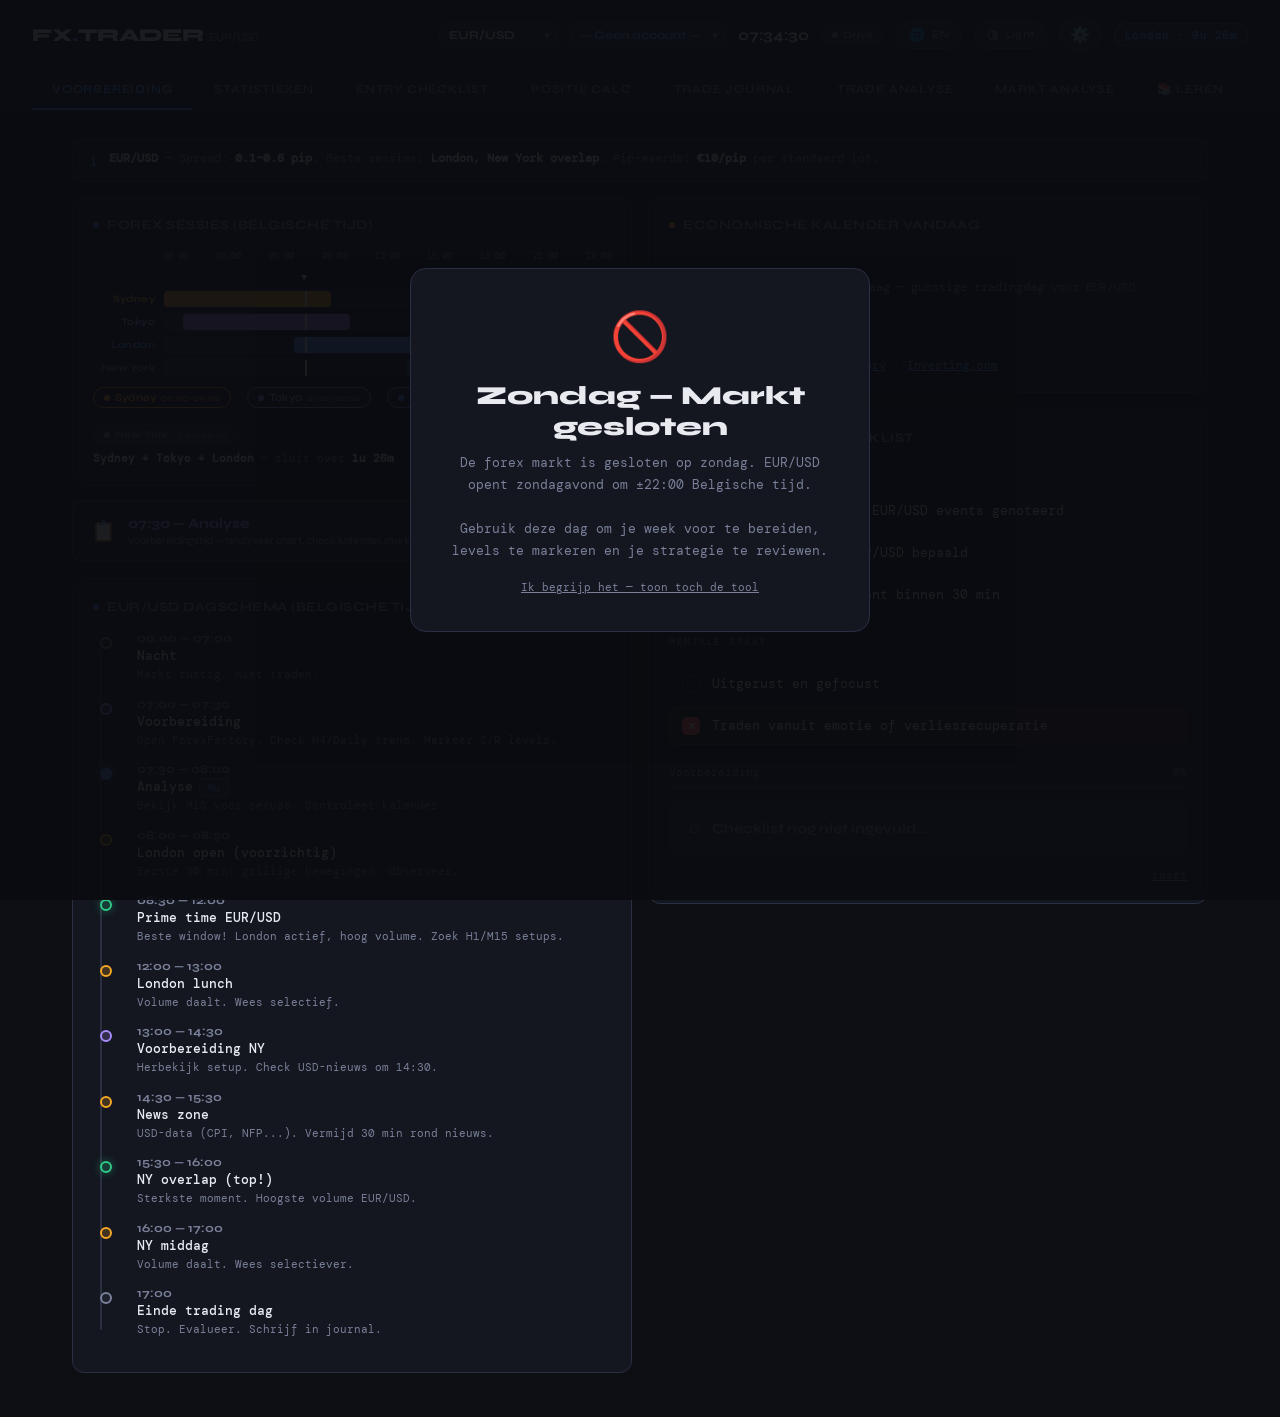
==== commit dfa9cee1: "Feature: SVG favicon met candlestick design Drie candlesticks (rood/groen/blauw) op donkere achtergr" ====
--- a/index.html
+++ b/index.html
@@ -9,6 +9,7 @@
 <meta name="apple-mobile-web-app-title" content="Dolly FX">
 <meta name="theme-color" content="#0d0f14">
 <link rel="manifest" href="manifest.json">
+<link rel="icon" type="image/svg+xml" href="favicon.svg">
 <link rel="apple-touch-icon" href="icons/icon-192.png">
 <link href="https://fonts.googleapis.com/css2?family=DM+Mono:wght@300;400;500&family=Syne:wght@400;600;700;800&family=Inter:wght@400;500;600&display=swap" rel="stylesheet">
 <script src="https://accounts.google.com/gsi/client" async></script>
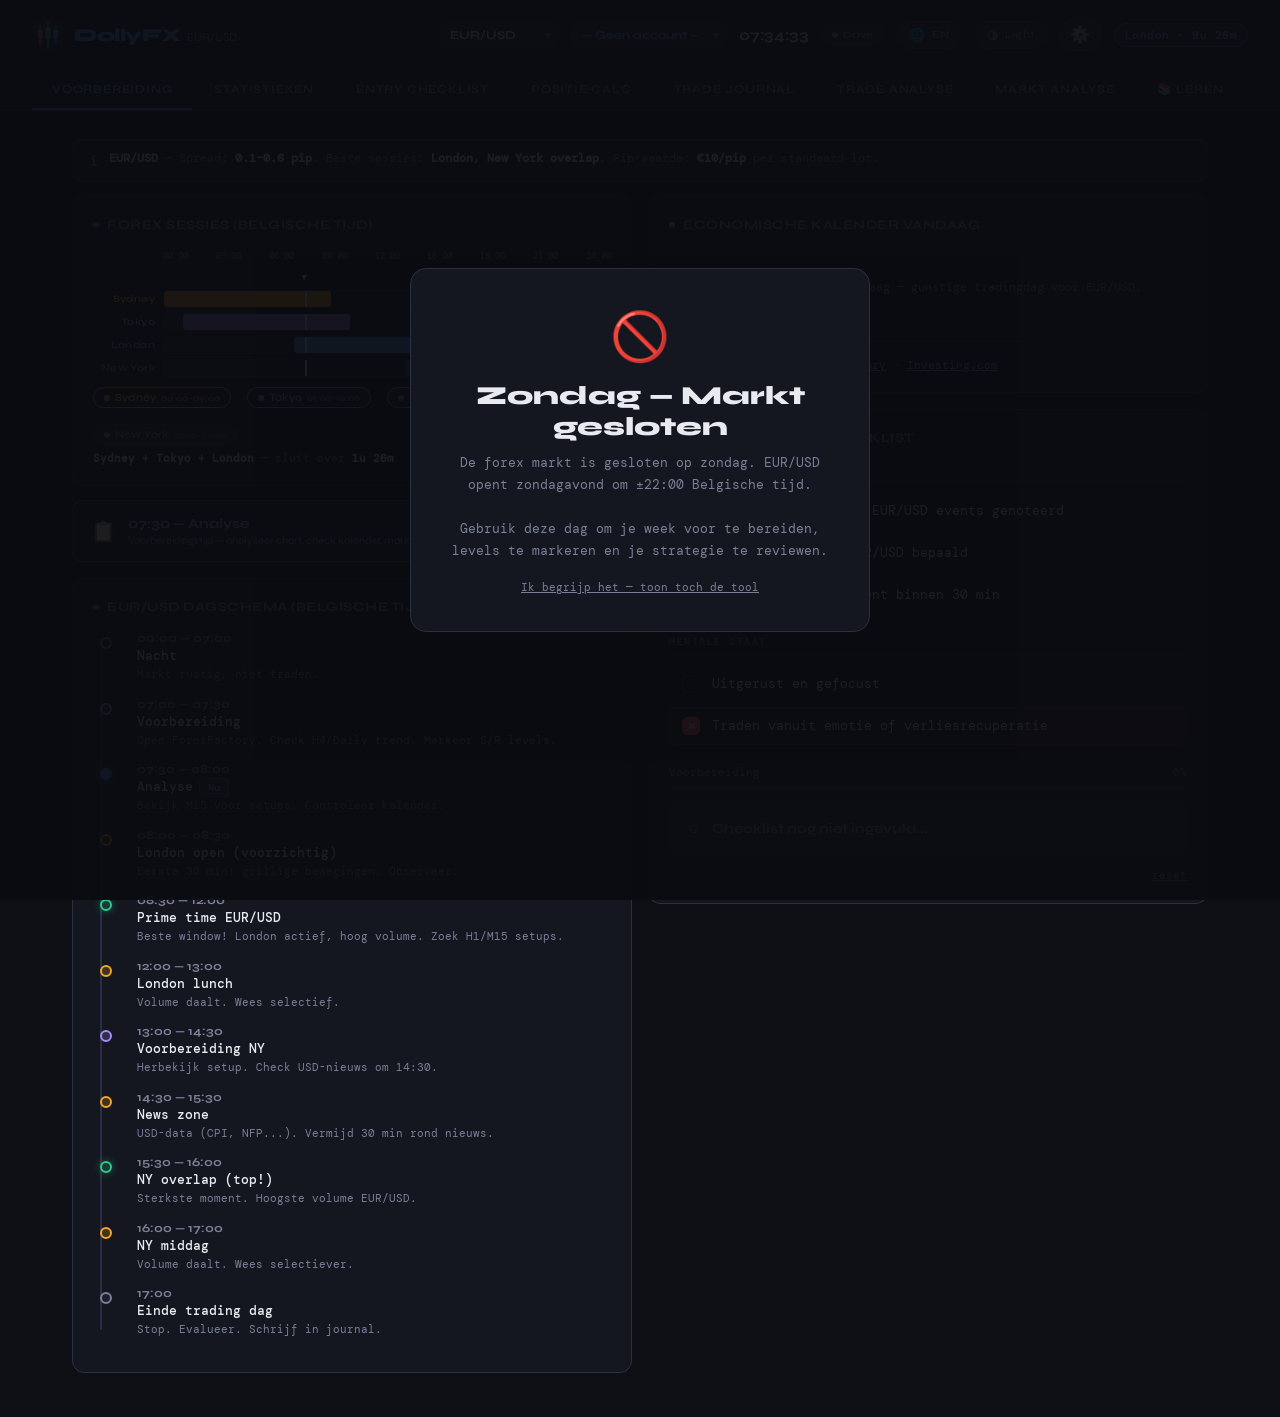
==== commit 19100846: "Branding: hernoem naar DollyFX + nieuw header logo - Titel, meta tags en manifest hernoemd naar Doll" ====
--- a/index.html
+++ b/index.html
@@ -3,10 +3,10 @@
 <head>
 <meta charset="UTF-8">
 <meta name="viewport" content="width=device-width, initial-scale=1.0">
-<title>Dolly FX</title>
+<title>DollyFX</title>
 <meta name="apple-mobile-web-app-capable" content="yes">
 <meta name="apple-mobile-web-app-status-bar-style" content="black-translucent">
-<meta name="apple-mobile-web-app-title" content="Dolly FX">
+<meta name="apple-mobile-web-app-title" content="DollyFX">
 <meta name="theme-color" content="#0d0f14">
 <link rel="manifest" href="manifest.json">
 <link rel="icon" type="image/svg+xml" href="favicon.svg">
@@ -96,7 +96,20 @@
 </div>
 
 <header>
-  <div class="logo" onclick="showTab('checklist', document.querySelector('.tab'))" style="cursor:pointer;" title="Terug naar Voorbereiding">FX<span>.</span>TRADER <span id="activeInstrumentLabel" style="font-size:12px;color:var(--muted);font-weight:400;letter-spacing:0">EUR/USD</span></div>
+  <div class="logo" onclick="showTab('checklist', document.querySelector('.tab'))" style="cursor:pointer;display:flex;align-items:center;gap:10px;" title="Terug naar Voorbereiding">
+    <!-- DollyFX inline logo -->
+    <svg width="32" height="32" viewBox="0 0 32 32" xmlns="http://www.w3.org/2000/svg" style="flex-shrink:0;">
+      <rect width="32" height="32" rx="7" fill="var(--surface2)"/>
+      <!-- 3 candlesticks -->
+      <line x1="8" y1="6"  x2="8"  y2="26" stroke="#ff5c5c" stroke-width="1.5" stroke-linecap="round"/>
+      <rect x="5.5" y="11" width="5" height="8"  rx="1" fill="#ff5c5c"/>
+      <line x1="16" y1="4"  x2="16" y2="28" stroke="#2ecc8a" stroke-width="1.5" stroke-linecap="round"/>
+      <rect x="13.5" y="8" width="5" height="12" rx="1" fill="#2ecc8a"/>
+      <line x1="24" y1="7"  x2="24" y2="25" stroke="#4f9eff" stroke-width="1.5" stroke-linecap="round"/>
+      <rect x="21.5" y="11" width="5" height="8"  rx="1" fill="#4f9eff"/>
+    </svg>
+    <span>Dolly<span style="color:var(--accent)">FX</span> <span id="activeInstrumentLabel" style="font-size:12px;color:var(--muted);font-weight:400;letter-spacing:0">EUR/USD</span></span>
+  </div>
   <div class="header-right">
     <!-- INSTRUMENT SELECTOR -->
     <div style="position:relative;">
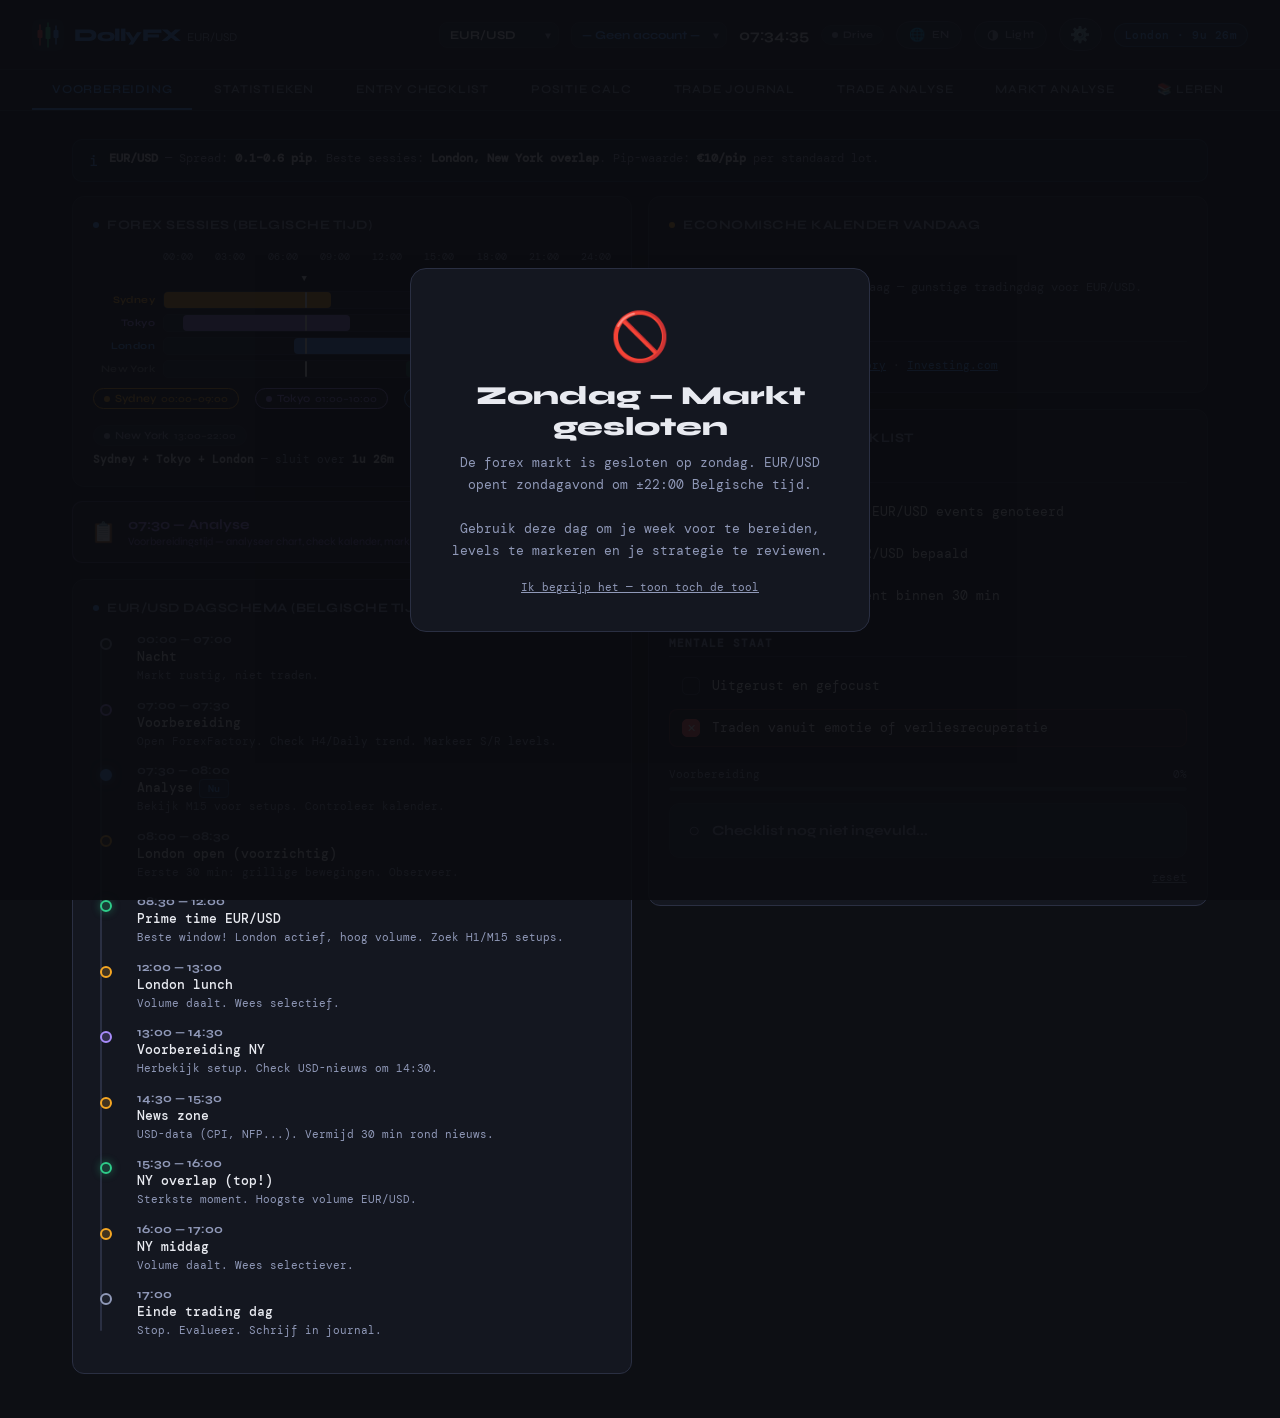
==== commit 946444e1: "Feature: psychologie tracker + performance heatmap kalender Psychologie tracker: - Mood-knoppen in j" ====
--- a/index.html
+++ b/index.html
@@ -662,6 +662,18 @@
     </div>
   </div>
 
+  <!-- PERFORMANCE HEATMAP -->
+  <div class="card">
+    <div class="card-title"><div class="dot" style="background:var(--green)"></div>Performance kalender</div>
+    <div id="statsHeatmap"><div class="no-data-msg">Geen trades gevonden</div></div>
+  </div>
+
+  <!-- PSYCHOLOGIE STATS -->
+  <div class="card">
+    <div class="card-title"><div class="dot" style="background:var(--purple)"></div>🧠 Psychologie & mindset</div>
+    <div id="statsMood"><div class="no-data-msg">Log je mindset bij trades om correlaties te zien</div></div>
+  </div>
+
   <!-- MAANDELIJKS -->
   <div class="card">
     <div class="card-title"><div class="dot" style="background:var(--purple)"></div>Maandelijks P&amp;L overzicht</div>
@@ -757,6 +769,19 @@
           </select>
         </div>
       </div>
+      <!-- MOOD SELECTOR -->
+      <div class="field full" style="margin-bottom:12px;">
+        <label>Mindset / Psychologie</label>
+        <div class="mood-selector" id="moodSelector">
+          <button type="button" class="mood-btn" data-mood="rustig"    onclick="selectMood(this,'rustig')">😌 Rustig</button>
+          <button type="button" class="mood-btn" data-mood="gefocust"  onclick="selectMood(this,'gefocust')">🎯 Gefocust</button>
+          <button type="button" class="mood-btn" data-mood="gespannen" onclick="selectMood(this,'gespannen')">😤 Gespannen</button>
+          <button type="button" class="mood-btn" data-mood="fomo"      onclick="selectMood(this,'fomo')">😰 FOMO</button>
+          <button type="button" class="mood-btn" data-mood="vermoeid"  onclick="selectMood(this,'vermoeid')">😴 Vermoeid</button>
+          <button type="button" class="mood-btn" data-mood="revenge"   onclick="selectMood(this,'revenge')">🔄 Revenge</button>
+        </div>
+      </div>
+
       <div style="display:grid;grid-template-columns:1fr 1fr;gap:10px;margin-bottom:12px;">
         <div class="field">
           <label style="display:flex;align-items:center;gap:6px;">Trading edge <span style="font-size:10px;background:rgba(167,139,250,0.15);color:var(--purple);padding:2px 7px;border-radius:10px;font-family:var(--font-head);font-weight:700;">EDGE</span></label>
--- a/styles.css
+++ b/styles.css
@@ -6,7 +6,7 @@
     --border: #2a2f42;
     --border2: #363c54;
     --text: #e8eaf0;
-    --muted: #7a8099;
+    --muted: #9099b8;
     --accent: #4f9eff;
     --accent2: #7c5cff;
     --green: #2ecc8a;
@@ -247,7 +247,7 @@
   .sb-row-fill { position: absolute; top: 0; height: 100%; border-radius: 4px; opacity: 0.35; transition: opacity 0.3s; }
   .sb-row-fill.active { opacity: 0.9; }
   .sb-axis-row { grid-column: 2; display: flex; justify-content: space-between; margin-top: 1px; margin-bottom: 4px; }
-  .sb-axis-row span { font-size: 9px; color: var(--muted); font-family: var(--font-mono); }
+  .sb-axis-row span { font-size: 10px; color: var(--muted); font-family: var(--font-mono); }
   .sb-now-col { position: absolute; top: 0; bottom: 0; width: 2px; background: var(--text); border-radius: 2px; z-index: 5; pointer-events: none; }
   .sb-now-marker { grid-column: 2; position: relative; height: 14px; pointer-events: none; }
   .sb-now-marker::before { content: '▼'; position: absolute; font-size: 9px; color: var(--text); transform: translateX(-50%); top: 0; left: var(--now-left, 0%); }
@@ -259,7 +259,7 @@
   .session-chip { display: flex; align-items: center; gap: 5px; font-size: 11px; font-family: var(--font-head); font-weight: 600; padding: 3px 10px; border-radius: 12px; border: 1px solid var(--border); background: var(--surface2); color: var(--muted); transition: all 0.3s; }
   .session-chip.open { color: inherit; border-color: currentColor; background: rgba(127,127,127,0.08); }
   .session-chip .chip-dot { width: 6px; height: 6px; border-radius: 50%; background: currentColor; }
-  .session-chip .chip-time { font-size: 9px; opacity: 0.7; }
+  .session-chip .chip-time { font-size: 10px; opacity: 0.85; }
   .session-countdown { font-size: 11px; color: var(--muted); margin-top: 6px; font-family: var(--font-mono); }
   .session-countdown strong { color: var(--text); }
 
@@ -295,7 +295,7 @@
 
   /* CHECKLIST */
   .check-group { margin-bottom: 20px; }
-  .check-group-label { font-size: 10px; letter-spacing: 1.5px; text-transform: uppercase; color: var(--muted); margin-bottom: 10px; padding-bottom: 6px; border-bottom: 1px solid var(--border); }
+  .check-group-label { font-size: 11px; letter-spacing: 1px; text-transform: uppercase; color: var(--muted); margin-bottom: 10px; padding-bottom: 6px; border-bottom: 1px solid var(--border); font-weight: 600; }
   .check-item { display: flex; align-items: center; gap: 12px; padding: 9px 12px; border-radius: 8px; cursor: pointer; transition: background 0.15s; margin-bottom: 4px; border: 1px solid transparent; }
   .check-item:hover { background: var(--surface2); }
   .check-item.checked { background: rgba(46,204,138,0.06); border-color: rgba(46,204,138,0.2); }
@@ -321,7 +321,7 @@
   /* CALCULATOR */
   .calc-row { display: flex; gap: 12px; align-items: flex-end; margin-bottom: 12px; }
   .field { flex: 1; }
-  .field label { display: block; font-size: 10px; letter-spacing: 1px; text-transform: uppercase; color: var(--muted); margin-bottom: 6px; }
+  .field label { display: block; font-size: 11px; letter-spacing: 0.8px; text-transform: uppercase; color: var(--muted); margin-bottom: 6px; font-weight: 600; }
   .field input, .field select { width: 100%; padding: 10px 12px; background: var(--surface2); border: 1px solid var(--border); border-radius: 8px; color: var(--text); font-family: var(--font-mono); font-size: 13px; transition: border-color 0.15s; appearance: none; }
   .field input:focus, .field select:focus { outline: none; border-color: var(--accent); }
   .field select option { background: var(--surface2); }
@@ -329,7 +329,7 @@
   .result-grid { display: grid; grid-template-columns: repeat(3, 1fr); gap: 12px; margin-top: 16px; }
   .result-box { background: var(--surface2); border-radius: 10px; padding: 14px; text-align: center; border: 1px solid var(--border); }
   .result-box .val { font-family: var(--font-head); font-weight: 700; font-size: 22px; display: block; margin-bottom: 4px; }
-  .result-box .lbl { color: var(--muted); font-size: 10px; letter-spacing: 1px; text-transform: uppercase; }
+  .result-box .lbl { color: var(--muted); font-size: 11px; letter-spacing: 0.8px; text-transform: uppercase; }
   .result-box.accent { border-color: rgba(79,158,255,0.4); background: rgba(79,158,255,0.07); }
   .result-box.accent .val { color: var(--accent); }
   .result-box.green-box { border-color: rgba(46,204,138,0.4); background: rgba(46,204,138,0.07); }
@@ -362,7 +362,7 @@
   .filter-bar { display:flex; flex-direction:column; gap:8px; padding:12px 0 14px; border-bottom:1px solid var(--border); margin-bottom:14px; }
   .filter-row { display:flex; gap:8px; align-items:flex-end; flex-wrap:wrap; }
   .filter-field { display:flex; flex-direction:column; gap:4px; flex:1; min-width:80px; }
-  .filter-field label { font-size:10px; letter-spacing:1px; text-transform:uppercase; color:var(--muted); }
+  .filter-field label { font-size:11px; letter-spacing:0.8px; text-transform:uppercase; color:var(--muted); font-weight:600; }
   .filter-field input, .filter-field select { padding:7px 10px; background:var(--surface2); border:1px solid var(--border); border-radius:7px; color:var(--text); font-family:var(--font-mono); font-size:12px; width:100%; transition:border-color 0.15s; appearance:none; }
   .filter-field input:focus, .filter-field select:focus { outline:none; border-color:var(--accent); }
   .filter-field input.filter-active, .filter-field select.filter-active { border-color:var(--accent); background:rgba(79,158,255,0.05); }
@@ -373,7 +373,7 @@
   /* RISK OF RUIN */
   .ror-grid { display: grid; grid-template-columns: repeat(5, 1fr); gap: 8px; margin-top: 16px; }
   .ror-cell { border-radius: 8px; padding: 10px 6px; text-align: center; border: 1px solid var(--border); }
-  .ror-cell .ror-dd  { font-size: 10px; color: var(--muted); letter-spacing: 0.8px; text-transform: uppercase; font-family: var(--font-head); margin-bottom: 4px; }
+  .ror-cell .ror-dd  { font-size: 11px; color: var(--muted); letter-spacing: 0.6px; text-transform: uppercase; font-family: var(--font-head); margin-bottom: 4px; }
   .ror-cell .ror-val { font-family: var(--font-head); font-weight: 800; font-size: 18px; }
   .ror-safe   { background: rgba(46,204,138,0.08);  border-color: rgba(46,204,138,0.25); }
   .ror-low    { background: rgba(46,204,138,0.05);  border-color: rgba(46,204,138,0.15); }
@@ -389,7 +389,7 @@
   @media(max-width:900px){ .kpi-grid { grid-template-columns: repeat(3,1fr); } }
   .kpi-box { background:var(--surface); border:1px solid var(--border); border-radius:10px; padding:14px 12px; text-align:center; }
   .kpi-val { font-family:var(--font-head); font-weight:800; font-size:22px; display:block; }
-  .kpi-lbl { color:var(--muted); font-size:9px; letter-spacing:1px; text-transform:uppercase; margin-top:3px; }
+  .kpi-lbl { color:var(--muted); font-size:10px; letter-spacing:1px; text-transform:uppercase; margin-top:3px; }
   .stats-grid2 { display:grid; grid-template-columns:1fr 1fr; gap:14px; margin-bottom:14px; }
   @media(max-width:768px){ .stats-grid2 { grid-template-columns:1fr; } }
   .stats-grid3 { display:grid; grid-template-columns:1fr 1fr 1fr; gap:14px; margin-bottom:14px; }
@@ -404,17 +404,17 @@
   .streak-box { display:flex; gap:10px; }
   .streak-item { flex:1; background:var(--surface2); border-radius:8px; padding:10px; text-align:center; border:1px solid var(--border); }
   .streak-val { font-family:var(--font-head); font-weight:800; font-size:20px; }
-  .streak-lbl { font-size:9px; color:var(--muted); letter-spacing:0.8px; text-transform:uppercase; margin-top:2px; }
+  .streak-lbl { font-size:10px; color:var(--muted); letter-spacing:0.8px; text-transform:uppercase; margin-top:2px; }
   .monthly-grid { display:grid; grid-template-columns:repeat(auto-fill,minmax(80px,1fr)); gap:6px; }
   .month-box { background:var(--surface2); border:1px solid var(--border); border-radius:8px; padding:8px 6px; text-align:center; }
-  .month-lbl { font-size:9px; color:var(--muted); text-transform:uppercase; letter-spacing:0.5px; }
+  .month-lbl { font-size:10px; color:var(--muted); text-transform:uppercase; letter-spacing:0.5px; }
   .month-val { font-family:var(--font-head); font-weight:700; font-size:13px; margin-top:2px; }
 
   /* JOURNAL */
   .stats-row { display: grid; grid-template-columns: repeat(4, 1fr); gap: 12px; margin-bottom: 20px; }
   .stat-box { background: var(--surface); border: 1px solid var(--border); border-radius: 10px; padding: 16px; text-align: center; }
   .stat-val { font-family: var(--font-head); font-weight: 800; font-size: 26px; display: block; }
-  .stat-lbl { color: var(--muted); font-size: 10px; letter-spacing: 1px; text-transform: uppercase; margin-top: 4px; }
+  .stat-lbl { color: var(--muted); font-size: 11px; letter-spacing: 0.8px; text-transform: uppercase; margin-top: 4px; }
 
   .journal-form { display: grid; grid-template-columns: 1fr 1fr; gap: 12px; margin-bottom: 16px; }
   .field.full { grid-column: 1 / -1; }
@@ -435,7 +435,7 @@
   .tag-loss { background: rgba(255,92,92,0.15); color: var(--red); }
   .tag-open { background: rgba(79,158,255,0.15); color: var(--accent); }
   .tag-be { background: rgba(122,128,153,0.15); color: var(--muted); }
-  .trade-meta { color: var(--muted); font-size: 11px; margin-top: 4px; }
+  .trade-meta { color: var(--muted); font-size: 12px; margin-top: 4px; }
   .trade-notes { color: var(--text); font-size: 12px; margin-top: 6px; font-style: italic; opacity: 0.8; }
   .trade-del { margin-left: auto; background: none; border: none; color: var(--muted); cursor: pointer; font-size: 16px; padding: 0 4px; }
   .trade-del:hover { color: var(--red); }
@@ -596,7 +596,7 @@
   .candle-detail { padding:0 16px 14px; font-size:12px; line-height:1.7; border-top:1px solid var(--border); display:none; }
   .candle-detail.open { display:block; }
   .candle-detail-section { margin-top:10px; }
-  .candle-detail-label { font-family:var(--font-head); font-weight:700; font-size:10px; letter-spacing:1px; text-transform:uppercase; color:var(--muted); margin-bottom:4px; }
+  .candle-detail-label { font-family:var(--font-head); font-weight:700; font-size:11px; letter-spacing:0.8px; text-transform:uppercase; color:var(--muted); margin-bottom:4px; }
   .candle-toggle { width:100%; padding:8px 16px; background:none; border:none; border-top:1px solid var(--border); cursor:pointer; font-family:var(--font-head); font-weight:700; font-size:11px; color:var(--accent); text-align:left; display:flex; align-items:center; gap:6px; transition:background 0.15s; }
   .candle-toggle:hover { background:var(--surface2); }
 
@@ -614,7 +614,7 @@
   .deep-tip.amber { background:rgba(245,166,35,0.08); border:1px solid rgba(245,166,35,0.25); color:var(--amber); }
   .deep-tip.blue  { background:rgba(79,158,255,0.08); border:1px solid rgba(79,158,255,0.25); color:var(--accent); }
   .deep-tip.red   { background:rgba(255,92,92,0.08);  border:1px solid rgba(255,92,92,0.25);  color:var(--red); }
-  .deep-section-label { font-size:10px; letter-spacing:1.2px; text-transform:uppercase; color:var(--muted); margin-bottom:8px; font-family:var(--font-head); font-weight:700; }
+  .deep-section-label { font-size:11px; letter-spacing:0.8px; text-transform:uppercase; color:var(--muted); margin-bottom:8px; font-family:var(--font-head); font-weight:700; }
 
   /* MARKET ANALYSIS */
   .level-row { display:flex; align-items:center; gap:10px; padding:10px 14px; border-radius:8px; background:var(--surface2); border:1px solid var(--border); margin-bottom:6px; }
@@ -660,7 +660,7 @@
   .week-summary-grid { display:grid; grid-template-columns:1fr 1fr; gap:8px; margin-bottom:12px; }
   .wsg-box { padding:10px 12px; background:var(--surface2); border-radius:8px; border:1px solid var(--border); }
   .wsg-val { font-family:var(--font-head); font-weight:700; font-size:18px; display:block; margin-bottom:2px; }
-  .wsg-lbl { font-size:10px; color:var(--muted); letter-spacing:0.8px; text-transform:uppercase; }
+  .wsg-lbl { font-size:11px; color:var(--muted); letter-spacing:0.6px; text-transform:uppercase; }
 
   .save-btn { padding:8px 16px; border-radius:7px; font-family:var(--font-head); font-weight:700; font-size:11px; letter-spacing:0.5px; cursor:pointer; border:1px solid var(--green); background:rgba(46,204,138,0.1); color:var(--green); transition:all 0.15s; }
   .save-btn:hover { background:rgba(46,204,138,0.2); }
@@ -676,7 +676,7 @@
   .pivot-grid { display:grid; grid-template-columns:repeat(3,1fr); gap:8px; margin:12px 0; }
   .pivot-box { padding:10px 8px; border-radius:8px; text-align:center; border:1px solid var(--border); background:var(--surface2); }
   .pivot-box .pv { font-family:var(--font-head); font-weight:700; font-size:14px; display:block; margin-bottom:2px; }
-  .pivot-box .pl { font-size:10px; letter-spacing:0.8px; text-transform:uppercase; color:var(--muted); }
+  .pivot-box .pl { font-size:11px; letter-spacing:0.6px; text-transform:uppercase; color:var(--muted); }
   .pivot-r2 { border-color:rgba(46,204,138,0.5); } .pivot-r2 .pv { color:var(--green); }
   .pivot-r1 { border-color:rgba(46,204,138,0.25); } .pivot-r1 .pv { color:#7de8b8; }
   .pivot-pp { border-color:rgba(79,158,255,0.4); background:rgba(79,158,255,0.07); } .pivot-pp .pv { color:var(--accent); }
@@ -720,6 +720,60 @@
   @keyframes syncPulse { 0%,100%{opacity:1} 50%{opacity:0.3} }
 
 
+  /* ── PSYCHOLOGIE TRACKER ── */
+  .mood-selector { display:flex; gap:6px; flex-wrap:wrap; margin-top:6px; }
+  .mood-btn {
+    display:flex; align-items:center; gap:5px;
+    padding:6px 12px; border-radius:20px;
+    border:1px solid var(--border); background:var(--surface2);
+    color:var(--muted); cursor:pointer; font-family:var(--font-head);
+    font-weight:700; font-size:11px; letter-spacing:0.3px;
+    transition:all 0.15s; user-select:none;
+  }
+  .mood-btn:hover { border-color:var(--border2); color:var(--text); }
+  .mood-btn.selected { border-color:var(--accent); background:rgba(79,158,255,0.1); color:var(--text); }
+  .mood-btn[data-mood="rustig"].selected    { border-color:var(--green);  background:rgba(46,204,138,0.1);  color:var(--green); }
+  .mood-btn[data-mood="gefocust"].selected  { border-color:var(--accent); background:rgba(79,158,255,0.1);  color:var(--accent); }
+  .mood-btn[data-mood="gespannen"].selected { border-color:var(--amber);  background:rgba(245,166,35,0.1);  color:var(--amber); }
+  .mood-btn[data-mood="fomo"].selected      { border-color:var(--red);    background:rgba(255,92,92,0.1);   color:var(--red); }
+  .mood-btn[data-mood="vermoeid"].selected  { border-color:var(--muted);  background:rgba(122,128,153,0.1); color:var(--muted); }
+  .mood-btn[data-mood="revenge"].selected   { border-color:var(--red);    background:rgba(255,92,92,0.15);  color:var(--red); }
+  .mood-badge {
+    display:inline-flex; align-items:center; gap:4px;
+    font-size:10px; padding:2px 8px; border-radius:10px;
+    font-family:var(--font-head); font-weight:700;
+    background:var(--surface2); border:1px solid var(--border);
+    color:var(--muted);
+  }
+
+  /* ── PERFORMANCE HEATMAP ── */
+  .heatmap-nav { display:flex; align-items:center; justify-content:space-between; margin-bottom:12px; }
+  .heatmap-nav-btn { padding:4px 12px; border-radius:6px; border:1px solid var(--border); background:var(--surface2); color:var(--muted); cursor:pointer; font-family:var(--font-head); font-weight:700; font-size:12px; transition:all 0.15s; }
+  .heatmap-nav-btn:hover { color:var(--text); border-color:var(--border2); }
+  .heatmap-month-label { font-family:var(--font-head); font-weight:800; font-size:14px; }
+  .heatmap-grid { display:grid; grid-template-columns:repeat(7,1fr); gap:3px; }
+  .heatmap-dow { text-align:center; font-size:10px; font-family:var(--font-head); font-weight:700; color:var(--muted); padding:4px 0; text-transform:uppercase; letter-spacing:0.5px; }
+  .heatmap-day {
+    aspect-ratio:1; border-radius:6px; padding:4px;
+    display:flex; flex-direction:column; justify-content:space-between;
+    border:1px solid transparent; cursor:default;
+    transition:all 0.15s; position:relative; overflow:hidden;
+  }
+  .heatmap-day.has-trades { cursor:pointer; }
+  .heatmap-day.has-trades:hover { filter:brightness(1.15); border-color:rgba(255,255,255,0.15); }
+  .heatmap-day.today { border-color:var(--accent) !important; }
+  .heatmap-day.empty { background:transparent; border:none; cursor:default; }
+  .heatmap-day-num { font-size:10px; font-family:var(--font-head); font-weight:700; color:var(--text); opacity:0.7; }
+  .heatmap-day-pnl { font-size:9px; font-family:var(--font-head); font-weight:800; text-align:center; line-height:1; }
+  .heatmap-day-count { font-size:8px; color:rgba(255,255,255,0.5); text-align:right; }
+  .heatmap-legend { display:flex; align-items:center; gap:6px; font-size:10px; color:var(--muted); margin-top:10px; flex-wrap:wrap; }
+  .heatmap-legend-cell { width:14px; height:14px; border-radius:3px; flex-shrink:0; }
+  .heatmap-week-total { text-align:right; font-size:10px; font-family:var(--font-head); font-weight:700; color:var(--muted); padding:4px 2px; display:flex; align-items:center; justify-content:flex-end; }
+  @media(max-width:768px){
+    .heatmap-day-pnl { font-size:8px; }
+    .heatmap-day-num { font-size:9px; }
+  }
+
   ::-webkit-scrollbar { width: 6px; }
   ::-webkit-scrollbar-track { background: var(--bg); }
   ::-webkit-scrollbar-thumb { background: var(--border2); border-radius: 3px; }
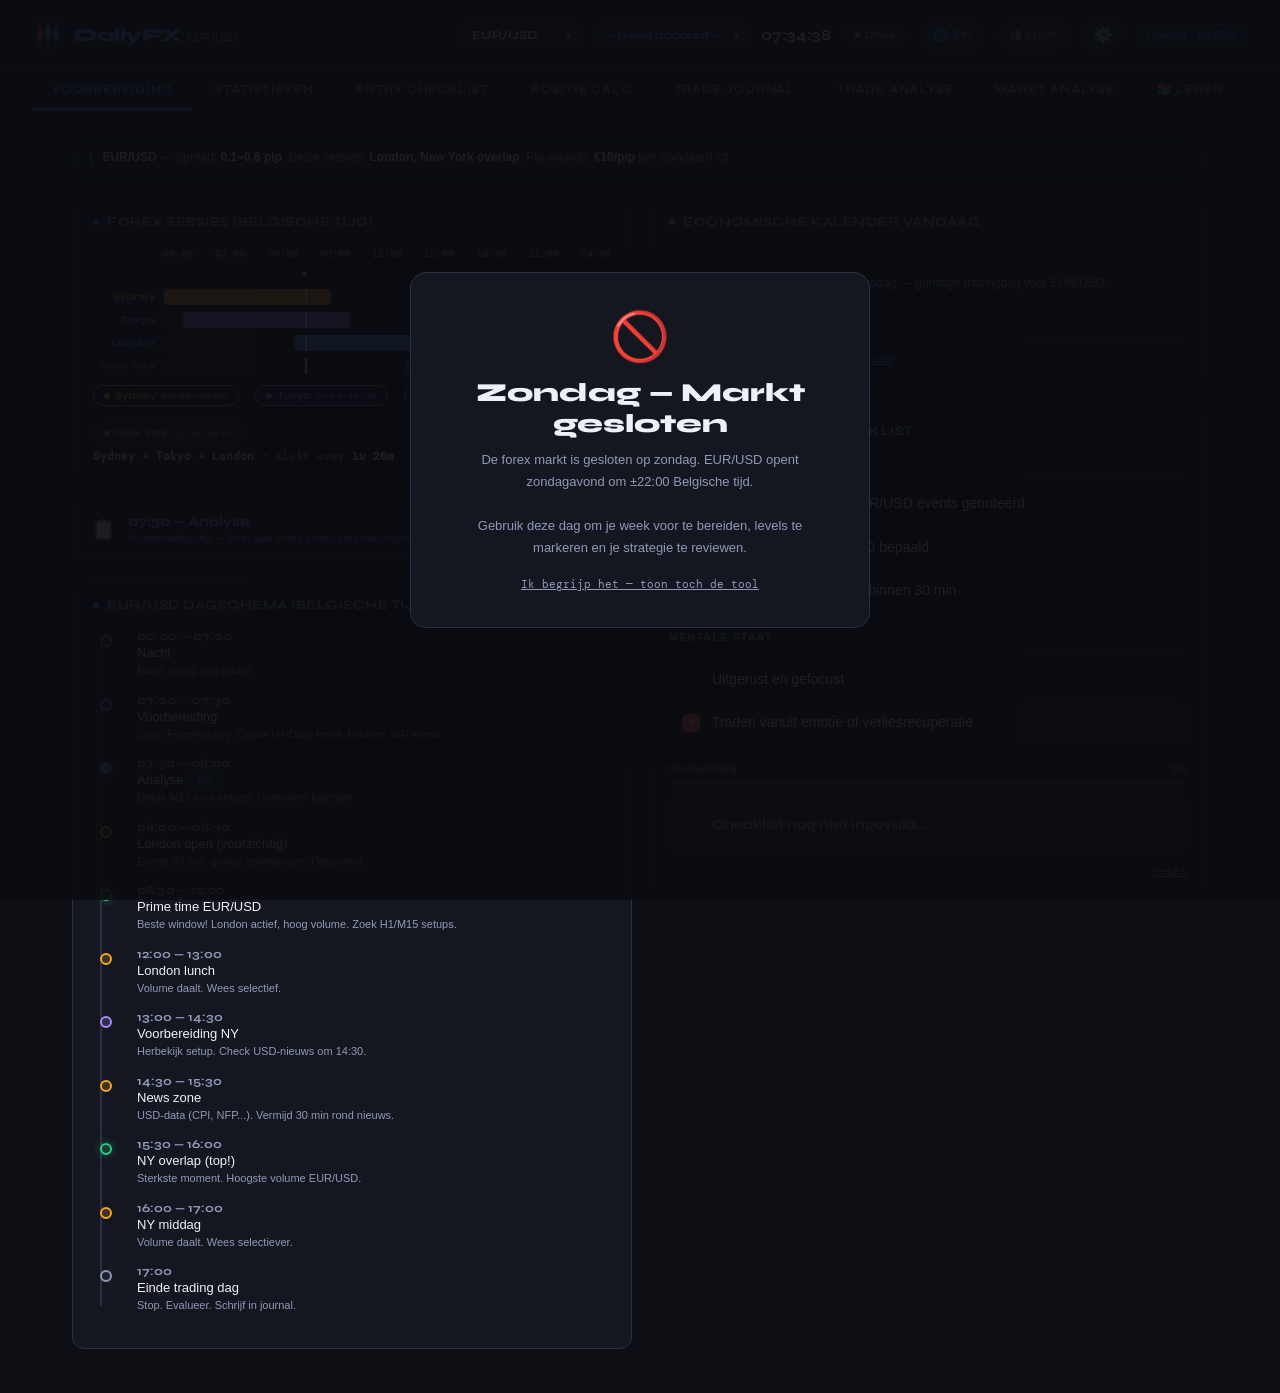
==== commit de1e55a4: "Add prop firm readiness check to journal tab Paarse knop in journal die handelsdata analyseert op 7-" ====
--- a/index.html
+++ b/index.html
@@ -717,6 +717,27 @@
     <div class="stat-box"><span class="stat-val" id="sAvgRR" style="color:var(--accent)">0.0</span><span class="stat-lbl">Gem. R:R</span></div>
   </div>
 
+  <!-- Prop firm readiness knop -->
+  <div style="margin-bottom:14px;text-align:center;">
+    <button onclick="openPropFirmCheck()" style="background:linear-gradient(135deg,#7c3aed,#4f46e5);color:#fff;border:none;border-radius:10px;padding:11px 22px;font-family:var(--font-head);font-weight:700;font-size:13px;cursor:pointer;letter-spacing:0.3px;box-shadow:0 4px 14px rgba(124,58,237,0.35);transition:opacity .2s;" onmouseover="this.style.opacity='.85'" onmouseout="this.style.opacity='1'">
+      🏆 Ben ik klaar voor een prop firm challenge?
+    </button>
+  </div>
+
+  <!-- Prop firm modal -->
+  <div id="propFirmModal" onclick="if(event.target===this)closePropFirmCheck()" style="display:none;position:fixed;inset:0;z-index:9999;background:rgba(0,0,0,.72);backdrop-filter:blur(4px);overflow-y:auto;padding:20px 12px;">
+    <div style="max-width:520px;margin:0 auto;background:var(--card);border-radius:16px;border:1px solid var(--border);overflow:hidden;">
+      <div style="background:linear-gradient(135deg,#7c3aed,#4f46e5);padding:20px 22px;display:flex;justify-content:space-between;align-items:center;">
+        <div>
+          <div style="font-family:var(--font-head);font-weight:800;font-size:16px;color:#fff;">Prop Firm Readiness Check</div>
+          <div style="font-size:11px;color:rgba(255,255,255,.7);margin-top:2px;">Gebaseerd op je journal data</div>
+        </div>
+        <button onclick="closePropFirmCheck()" style="background:rgba(255,255,255,.15);border:none;color:#fff;border-radius:8px;padding:6px 11px;cursor:pointer;font-size:14px;">✕</button>
+      </div>
+      <div id="propFirmContent" style="padding:20px 22px;"></div>
+    </div>
+  </div>
+
   <!-- ── NIEUWE TRADE LOGGEN (volle breedte, inklapbaar) ── -->
   <div class="card" style="margin-bottom:14px;">
     <div class="card-title" onclick="toggleJournalForm()" style="cursor:pointer;user-select:none;justify-content:space-between;">
--- a/styles.css
+++ b/styles.css
@@ -5,7 +5,7 @@
     --surface2: #1c2030;
     --border: #2a2f42;
     --border2: #363c54;
-    --text: #e8eaf0;
+    --text: #f0f1f8;
     --muted: #9099b8;
     --accent: #4f9eff;
     --accent2: #7c5cff;
@@ -15,7 +15,7 @@
     --purple: #a78bfa;
     --font-head: 'Syne', sans-serif;
     --font-mono: 'DM Mono', monospace;
-    --font-body: 'DM Mono', monospace;
+    --font-body: 'Inter', sans-serif;
     --radius-card: 12px;
     --header-border: 1px solid var(--border);
   }
@@ -67,7 +67,21 @@
   html.theme-light .theme-toggle-icon { transform: rotate(180deg); }
 
   * { box-sizing: border-box; margin: 0; padding: 0; }
-  body { background: var(--bg); color: var(--text); font-family: var(--font-mono); min-height: 100vh; font-size: 13px; }
+  body {
+    background: var(--bg); color: var(--text);
+    font-family: var(--font-body); font-weight: 400;
+    min-height: 100vh; font-size: 14px;
+    -webkit-font-smoothing: antialiased;
+    -moz-osx-font-smoothing: grayscale;
+  }
+  /* Donker thema: font-weight 500 voor betere leesbaarheid op donkere achtergrond */
+  html:not(.theme-light) body { font-weight: 500; }
+  html:not(.theme-light) .check-label,
+  html:not(.theme-light) .trade-notes,
+  html:not(.theme-light) .tl-desc,
+  html:not(.theme-light) .trade-meta,
+  html:not(.theme-light) .candle-short,
+  html:not(.theme-light) .deep-step-body { font-weight: 500; }
 
   header {
     display: flex; align-items: center; justify-content: space-between;
@@ -322,7 +336,7 @@
   .calc-row { display: flex; gap: 12px; align-items: flex-end; margin-bottom: 12px; }
   .field { flex: 1; }
   .field label { display: block; font-size: 11px; letter-spacing: 0.8px; text-transform: uppercase; color: var(--muted); margin-bottom: 6px; font-weight: 600; }
-  .field input, .field select { width: 100%; padding: 10px 12px; background: var(--surface2); border: 1px solid var(--border); border-radius: 8px; color: var(--text); font-family: var(--font-mono); font-size: 13px; transition: border-color 0.15s; appearance: none; }
+  .field input, .field select { width: 100%; padding: 10px 12px; background: var(--surface2); border: 1px solid var(--border); border-radius: 8px; color: var(--text); font-family: var(--font-body); font-size: 14px; transition: border-color 0.15s; appearance: none; }
   .field input:focus, .field select:focus { outline: none; border-color: var(--accent); }
   .field select option { background: var(--surface2); }
 
@@ -418,7 +432,7 @@
 
   .journal-form { display: grid; grid-template-columns: 1fr 1fr; gap: 12px; margin-bottom: 16px; }
   .field.full { grid-column: 1 / -1; }
-  .field textarea { width: 100%; padding: 10px 12px; background: var(--surface2); border: 1px solid var(--border); border-radius: 8px; color: var(--text); font-family: var(--font-mono); font-size: 13px; resize: vertical; min-height: 70px; transition: border-color 0.15s; }
+  .field textarea { width: 100%; padding: 10px 12px; background: var(--surface2); border: 1px solid var(--border); border-radius: 8px; color: var(--text); font-family: var(--font-body); font-size: 14px; resize: vertical; min-height: 70px; transition: border-color 0.15s; }
   .field textarea:focus { outline: none; border-color: var(--accent); }
 
   .btn { padding: 10px 20px; border-radius: 8px; font-family: var(--font-head); font-weight: 700; font-size: 12px; letter-spacing: 0.5px; cursor: pointer; border: none; transition: all 0.15s; }
@@ -752,20 +766,20 @@
   .heatmap-nav-btn:hover { color:var(--text); border-color:var(--border2); }
   .heatmap-month-label { font-family:var(--font-head); font-weight:800; font-size:14px; }
   .heatmap-grid { display:grid; grid-template-columns:repeat(7,1fr); gap:3px; }
-  .heatmap-dow { text-align:center; font-size:10px; font-family:var(--font-head); font-weight:700; color:var(--muted); padding:4px 0; text-transform:uppercase; letter-spacing:0.5px; }
+  .heatmap-dow { text-align:center; font-size:12px; font-family:var(--font-head); font-weight:700; color:var(--muted); padding:6px 0; text-transform:uppercase; letter-spacing:0.5px; }
   .heatmap-day {
-    aspect-ratio:1; border-radius:6px; padding:4px;
+    aspect-ratio:1; border-radius:8px; padding:6px;
     display:flex; flex-direction:column; justify-content:space-between;
     border:1px solid transparent; cursor:default;
     transition:all 0.15s; position:relative; overflow:hidden;
   }
   .heatmap-day.has-trades { cursor:pointer; }
-  .heatmap-day.has-trades:hover { filter:brightness(1.15); border-color:rgba(255,255,255,0.15); }
-  .heatmap-day.today { border-color:var(--accent) !important; }
+  .heatmap-day.has-trades:hover { filter:brightness(1.15); border-color:rgba(255,255,255,0.2); }
+  .heatmap-day.today { border-color:var(--accent) !important; border-width:2px; }
   .heatmap-day.empty { background:transparent; border:none; cursor:default; }
-  .heatmap-day-num { font-size:10px; font-family:var(--font-head); font-weight:700; color:var(--text); opacity:0.7; }
-  .heatmap-day-pnl { font-size:9px; font-family:var(--font-head); font-weight:800; text-align:center; line-height:1; }
-  .heatmap-day-count { font-size:8px; color:rgba(255,255,255,0.5); text-align:right; }
+  .heatmap-day-num { font-size:13px; font-family:var(--font-head); font-weight:800; color:var(--text); }
+  .heatmap-day-pnl { font-size:12px; font-family:var(--font-head); font-weight:800; text-align:center; line-height:1.2; }
+  .heatmap-day-count { font-size:10px; color:rgba(255,255,255,0.7); text-align:right; font-family:var(--font-body); }
   .heatmap-legend { display:flex; align-items:center; gap:6px; font-size:10px; color:var(--muted); margin-top:10px; flex-wrap:wrap; }
   .heatmap-legend-cell { width:14px; height:14px; border-radius:3px; flex-shrink:0; }
   .heatmap-week-total { text-align:right; font-size:10px; font-family:var(--font-head); font-weight:700; color:var(--muted); padding:4px 2px; display:flex; align-items:center; justify-content:flex-end; }
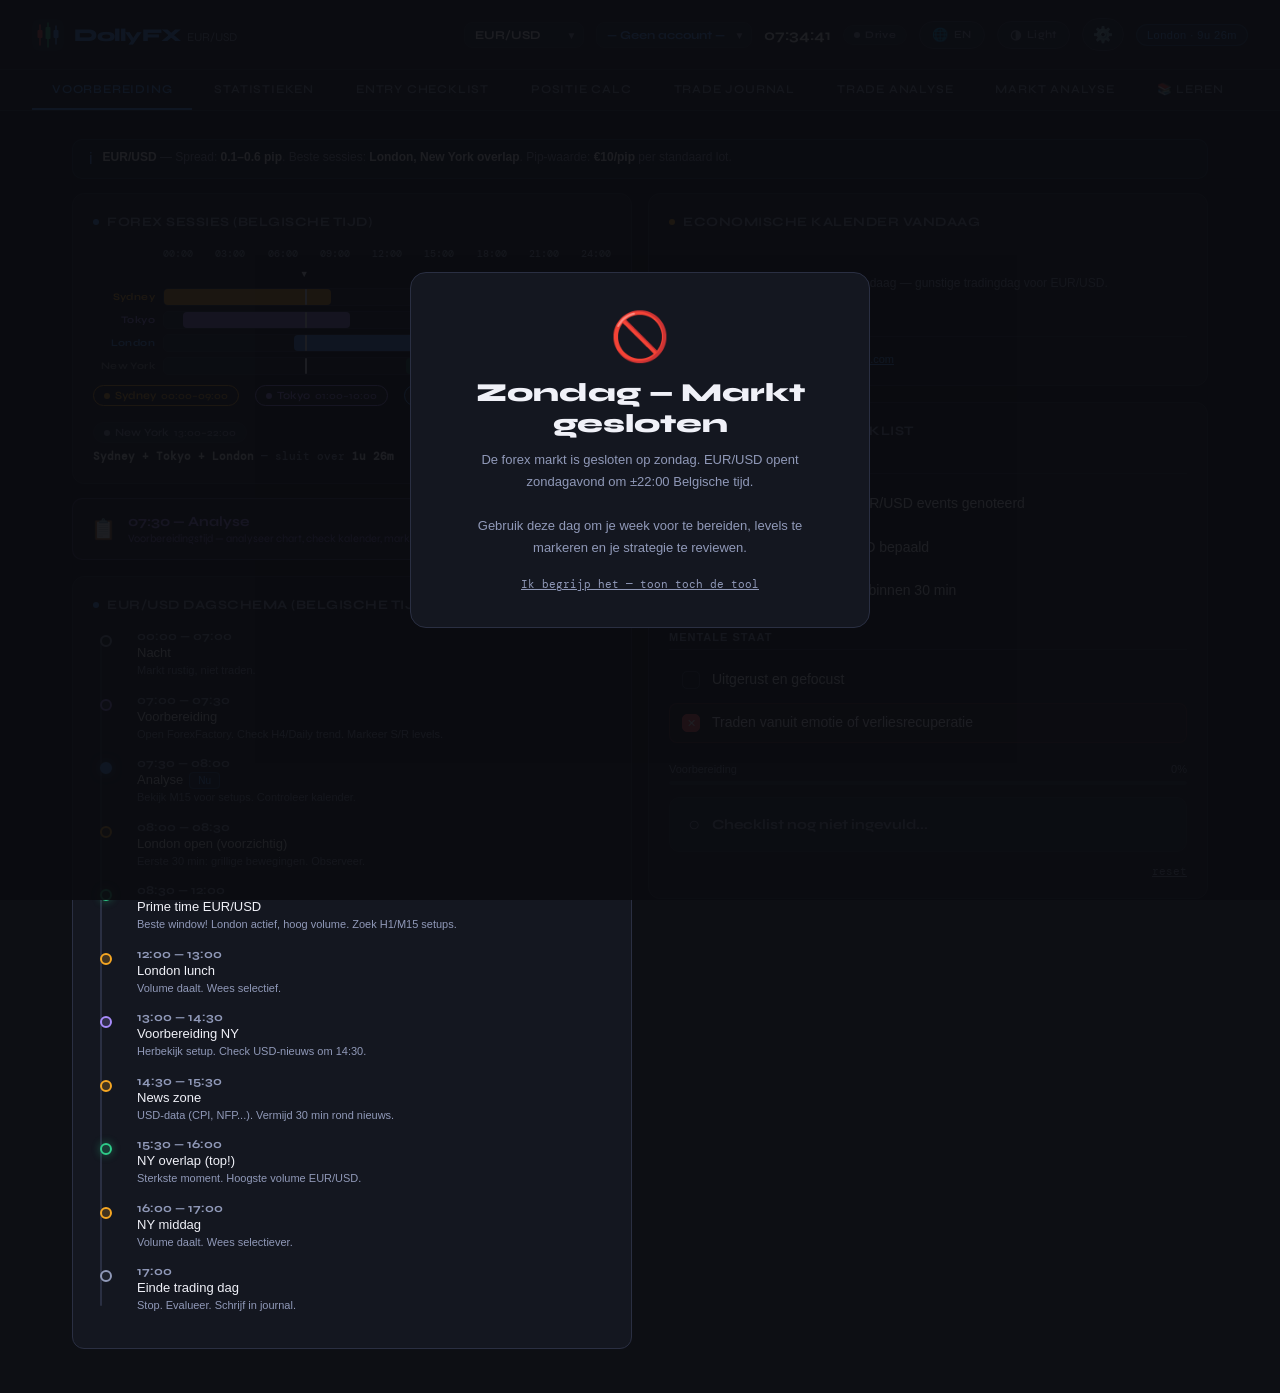
==== commit 24d7ce64: "Fix prop firm drawdown calculation and lighten modal background Drawdown nu berekend als absolute € " ====
--- a/index.html
+++ b/index.html
@@ -725,7 +725,7 @@
   </div>
 
   <!-- Prop firm modal -->
-  <div id="propFirmModal" onclick="if(event.target===this)closePropFirmCheck()" style="display:none;position:fixed;inset:0;z-index:9999;background:rgba(0,0,0,.72);backdrop-filter:blur(4px);overflow-y:auto;padding:20px 12px;">
+  <div id="propFirmModal" onclick="if(event.target===this)closePropFirmCheck()" style="display:none;position:fixed;inset:0;z-index:9999;background:rgba(0,0,0,.45);backdrop-filter:blur(6px);overflow-y:auto;padding:20px 12px;">
     <div style="max-width:520px;margin:0 auto;background:var(--card);border-radius:16px;border:1px solid var(--border);overflow:hidden;">
       <div style="background:linear-gradient(135deg,#7c3aed,#4f46e5);padding:20px 22px;display:flex;justify-content:space-between;align-items:center;">
         <div>
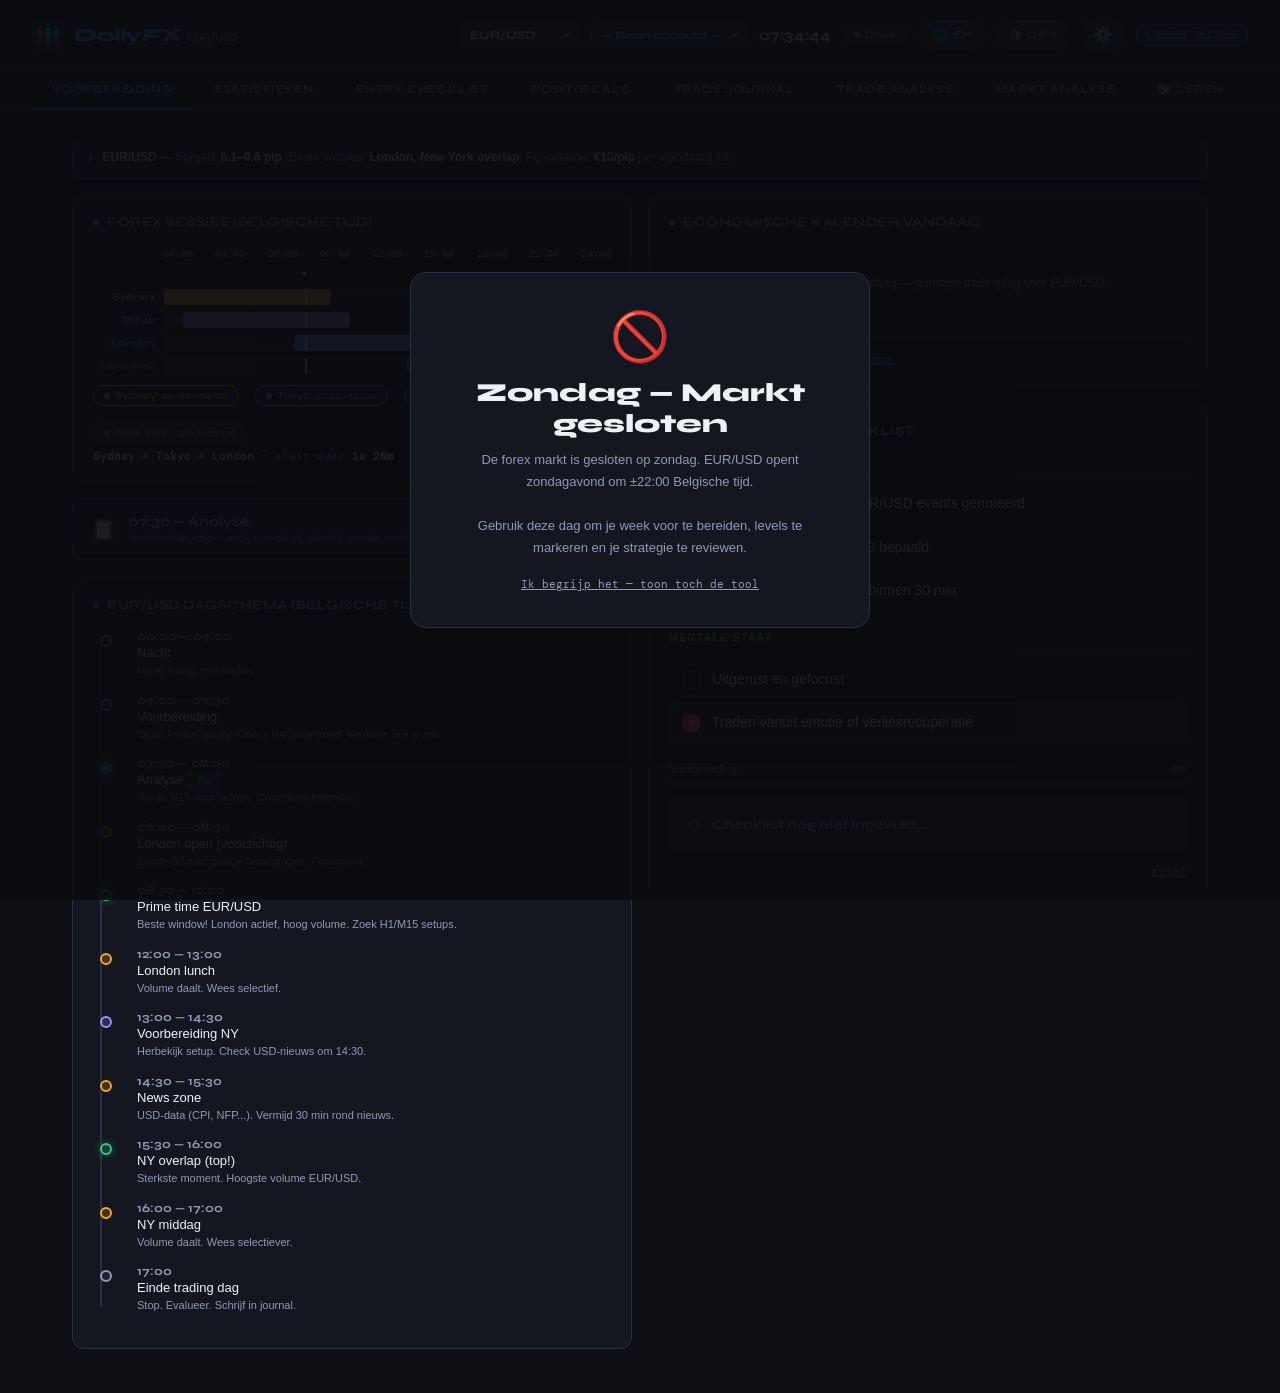
==== commit 5777d262: "Add Crypto category to Leren section (8 topics) Nieuwe 🪙 Crypto tab met topics: Crypto vs Forex, bes" ====
--- a/index.html
+++ b/index.html
@@ -200,6 +200,7 @@
     <button class="tf-btn" onclick="setLearnCat('psychology',this)" data-cat="psychology">Psychologie</button>
     <button class="tf-btn" onclick="setLearnCat('candlesticks',this)" data-cat="candlesticks">🕯 Candlesticks</button>
     <button class="tf-btn" onclick="setLearnCat('ict',this)" data-cat="ict" style="border-color:var(--amber);color:var(--amber);">⚡ ICT / SMC</button>
+    <button class="tf-btn" onclick="setLearnCat('crypto',this)" data-cat="crypto" style="border-color:#f7931a;color:#f7931a;">🪙 Crypto</button>
     <button class="tf-btn" onclick="startQuiz()" id="quizTabBtn" style="border-color:var(--green);color:var(--green);">🎯 Quiz</button>
   </div>
 
@@ -220,6 +221,7 @@
           <option value="indicators">Indicatoren</option>
           <option value="strategies">Strategieën</option>
           <option value="psychology">Psychologie</option>
+          <option value="crypto">🪙 Crypto</option>
         </select>
         <button onclick="startQuiz()" style="padding:6px 14px;border-radius:7px;border:1px solid var(--green);background:rgba(46,204,138,0.1);color:var(--green);cursor:pointer;font-family:var(--font-head);font-weight:700;font-size:11px;">↺ Nieuwe vraag</button>
         <button onclick="closeQuiz()" style="padding:6px 14px;border-radius:7px;border:1px solid var(--border);background:var(--surface2);color:var(--muted);cursor:pointer;font-family:var(--font-head);font-weight:700;font-size:11px;">✕ Sluiten</button>
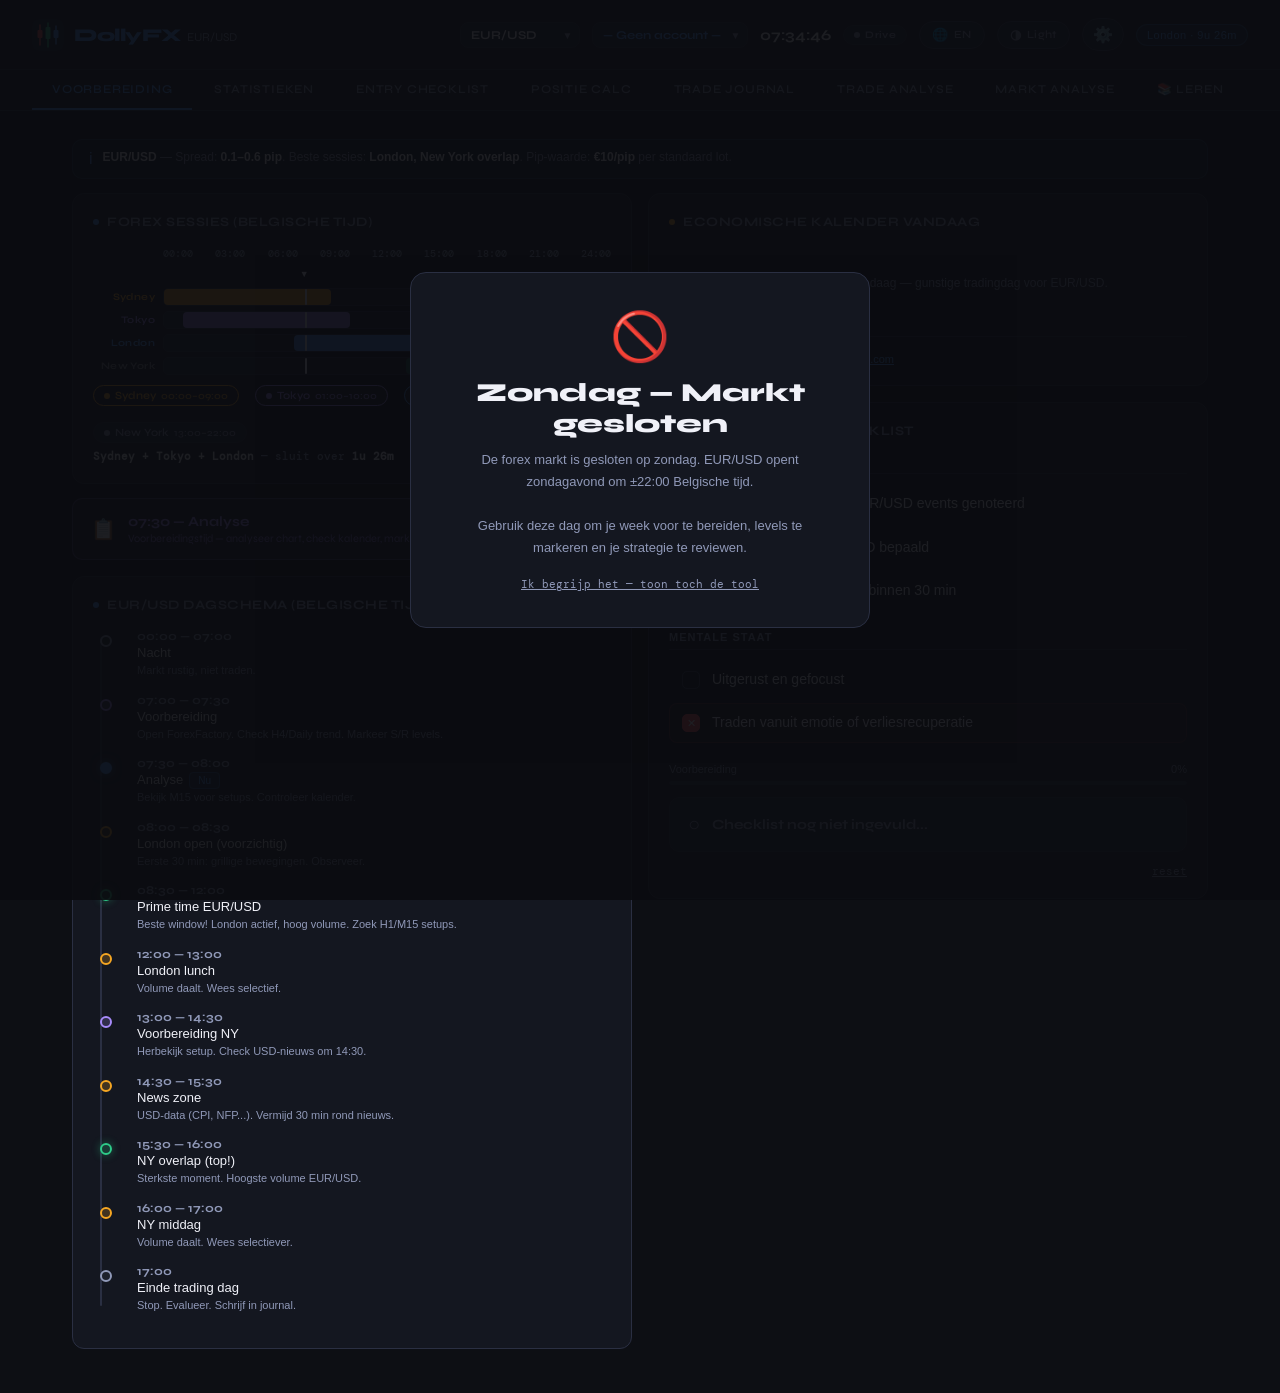
==== commit bd0ac72a: "Add commission/fee field per trade, deduct from net P&L everywhere Nieuw 'Commissie / fees' veld in " ====
--- a/index.html
+++ b/index.html
@@ -773,7 +773,8 @@
         <div class="field"><label>Lot grootte</label><input type="number" id="jLot" step="0.01" placeholder="bv. 0.25"></div>
         <div class="field"><label>Stop-loss prijs</label><input type="number" id="jSL" step="0.00001" placeholder="bv. 1.08200"></div>
         <div class="field"><label>Take profit prijs</label><input type="number" id="jTP" step="0.00001" placeholder="bv. 1.09200"></div>
-        <div class="field"><label>Winst/Verlies (€/$)</label><input type="number" id="jPnl" placeholder="bv. +75 of -40"></div>
+        <div class="field"><label>Winst/Verlies (€/$) <span style="color:var(--muted);font-weight:400;font-size:10px;">bruto</span></label><input type="number" id="jPnl" placeholder="bv. +75 of -40"></div>
+        <div class="field"><label>Commissie / fees (€/$)</label><input type="number" id="jCommission" step="0.01" min="0" placeholder="bv. 3.50"></div>
         <div class="field"><label>R:R ratio</label><input type="number" id="jRR" step="0.1" placeholder="bv. 2.1"></div>
         <div class="field"><label>Voldoet aan edge?</label>
           <select id="jEdgeMatch">
@@ -1747,7 +1748,8 @@
       <div class="field"><label>Lot grootte</label><input type="number" id="eLot" step="0.01" placeholder="bv. 0.25"></div>
       <div class="field"><label>Stop-loss prijs</label><input type="number" id="eSL" step="0.00001" placeholder="bv. 1.08200"></div>
       <div class="field"><label>Take profit prijs</label><input type="number" id="eTP" step="0.00001" placeholder="bv. 1.09200"></div>
-      <div class="field"><label>Winst/Verlies (€/$)</label><input type="number" id="ePnl" placeholder="bv. +75 of -40"></div>
+      <div class="field"><label>Winst/Verlies (€/$) <span style="color:var(--muted);font-weight:400;font-size:10px;">bruto</span></label><input type="number" id="ePnl" placeholder="bv. +75 of -40"></div>
+      <div class="field"><label>Commissie / fees (€/$)</label><input type="number" id="eCommission" step="0.01" min="0" placeholder="bv. 3.50"></div>
       <div class="field"><label>R:R ratio</label><input type="number" id="eRR" step="0.1" placeholder="bv. 2.1"></div>
       <div class="field full" style="padding-top:10px;border-top:1px solid var(--border);">
         <label style="display:flex;align-items:center;gap:6px;">
